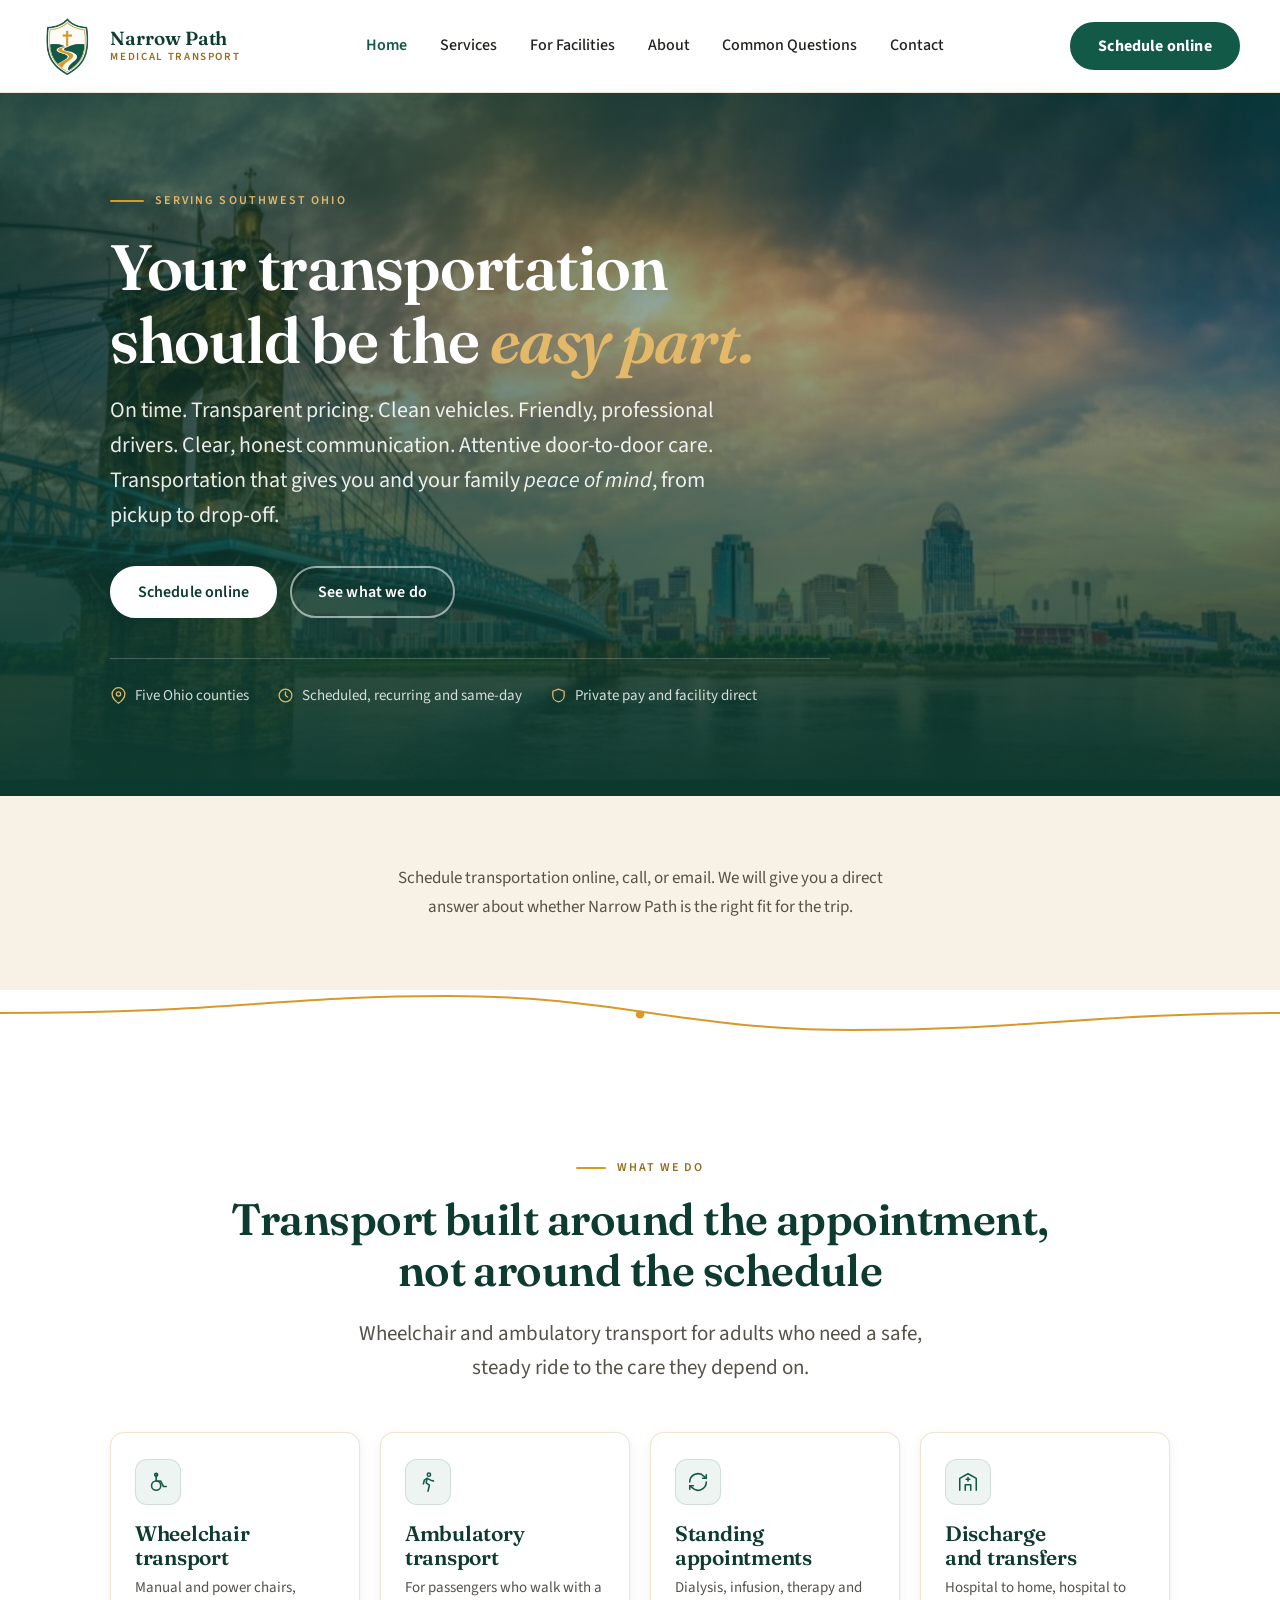
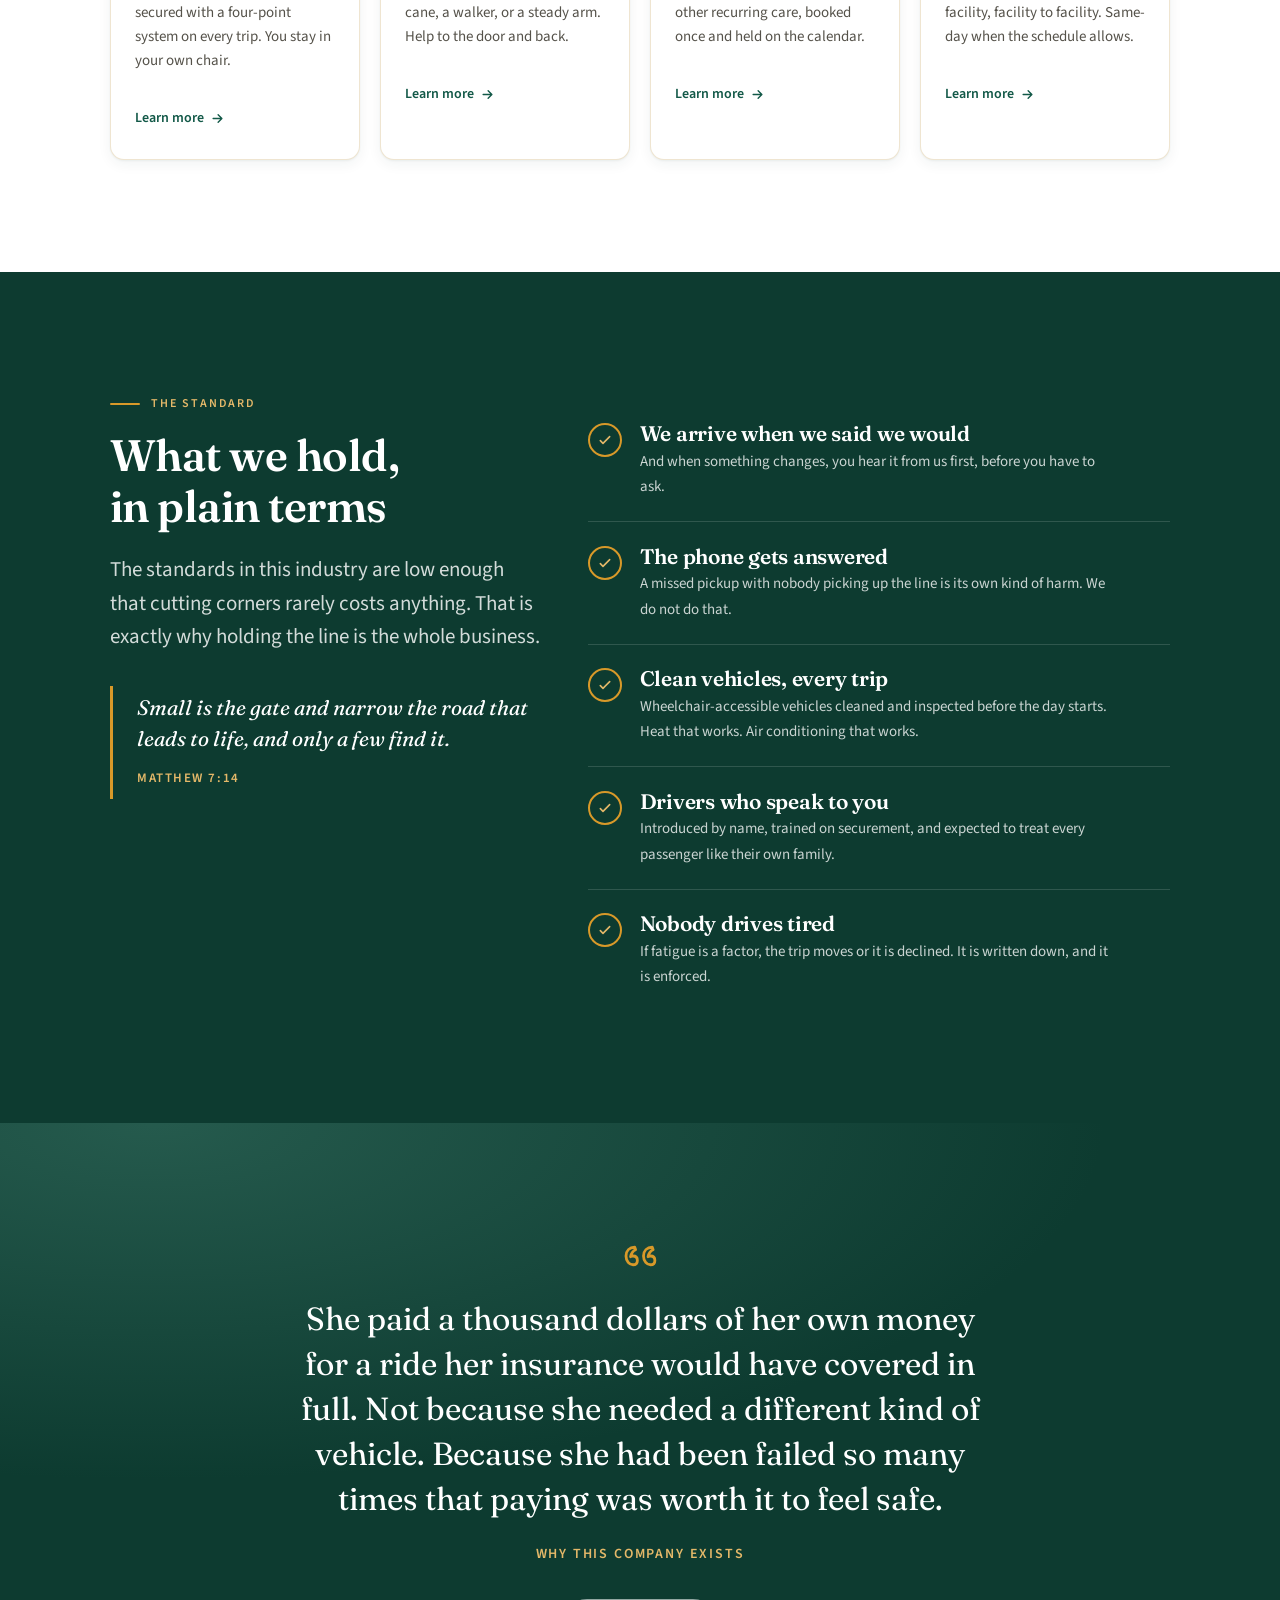
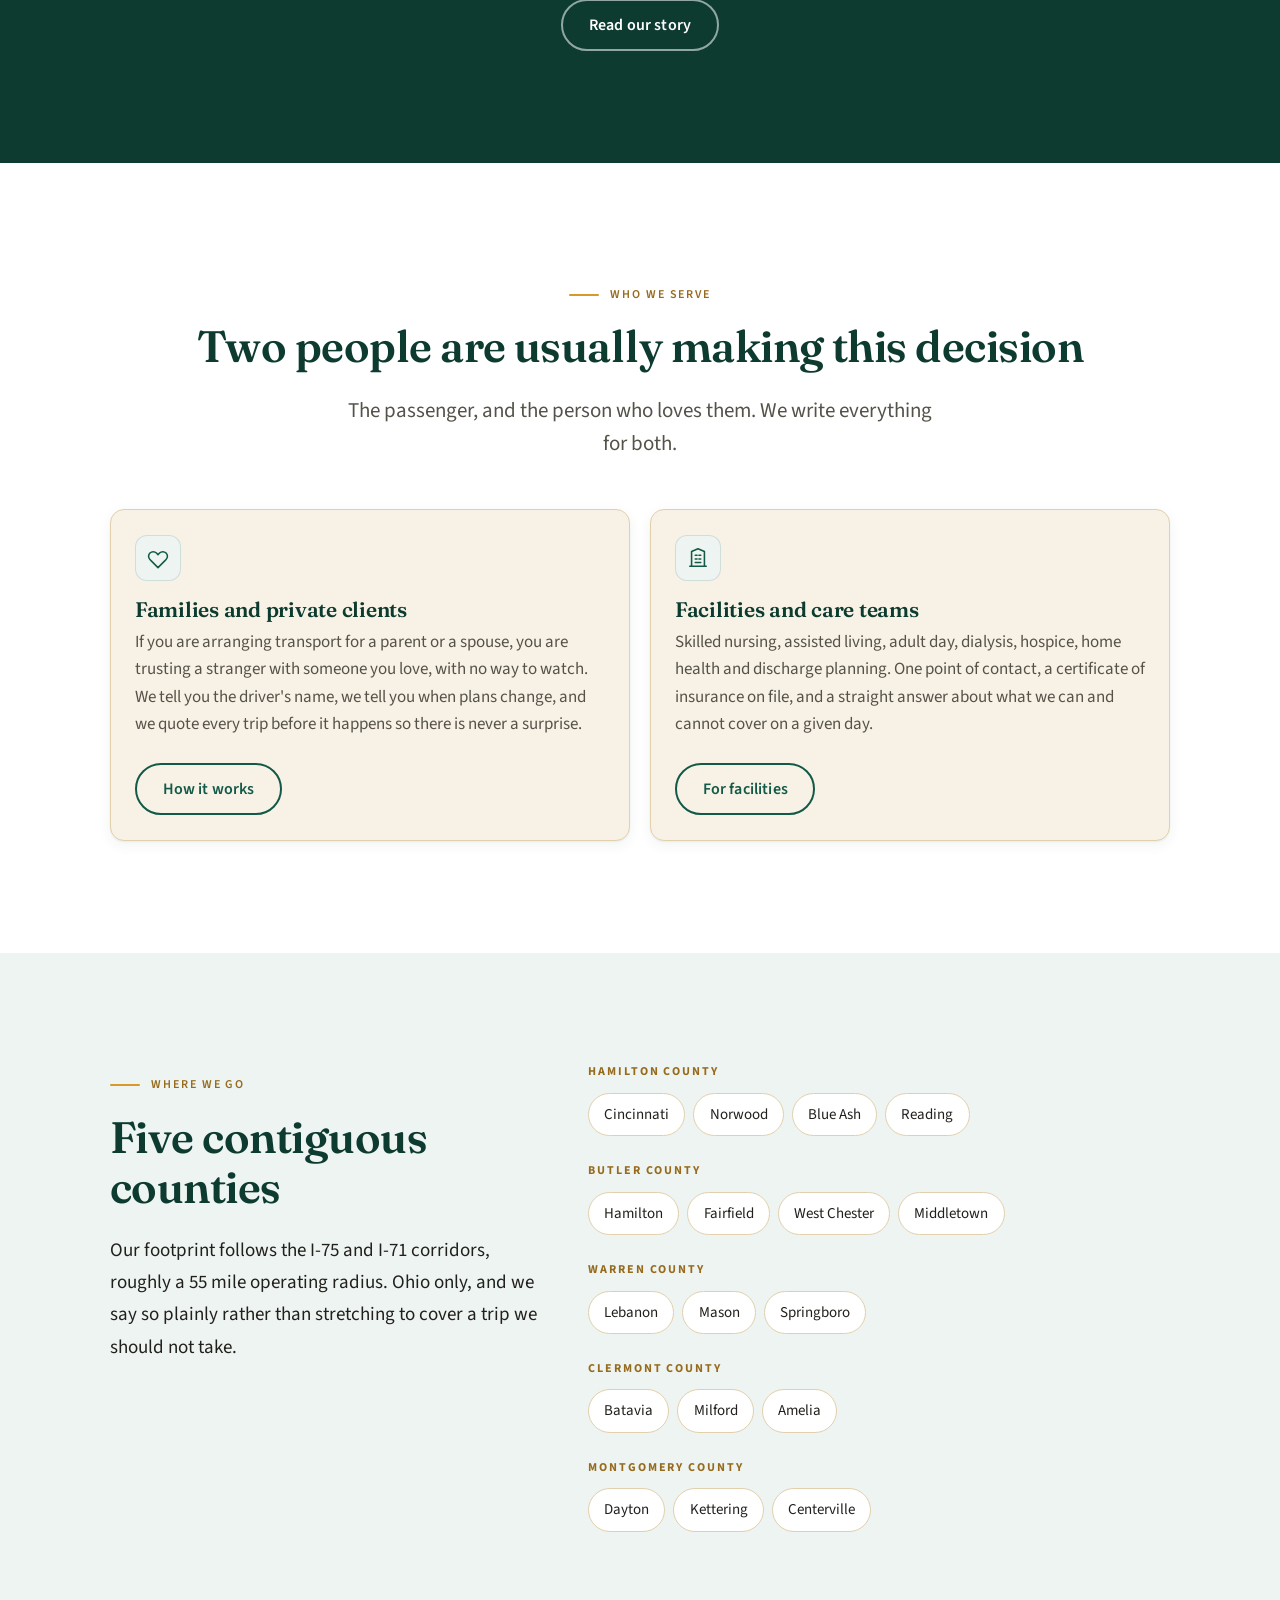
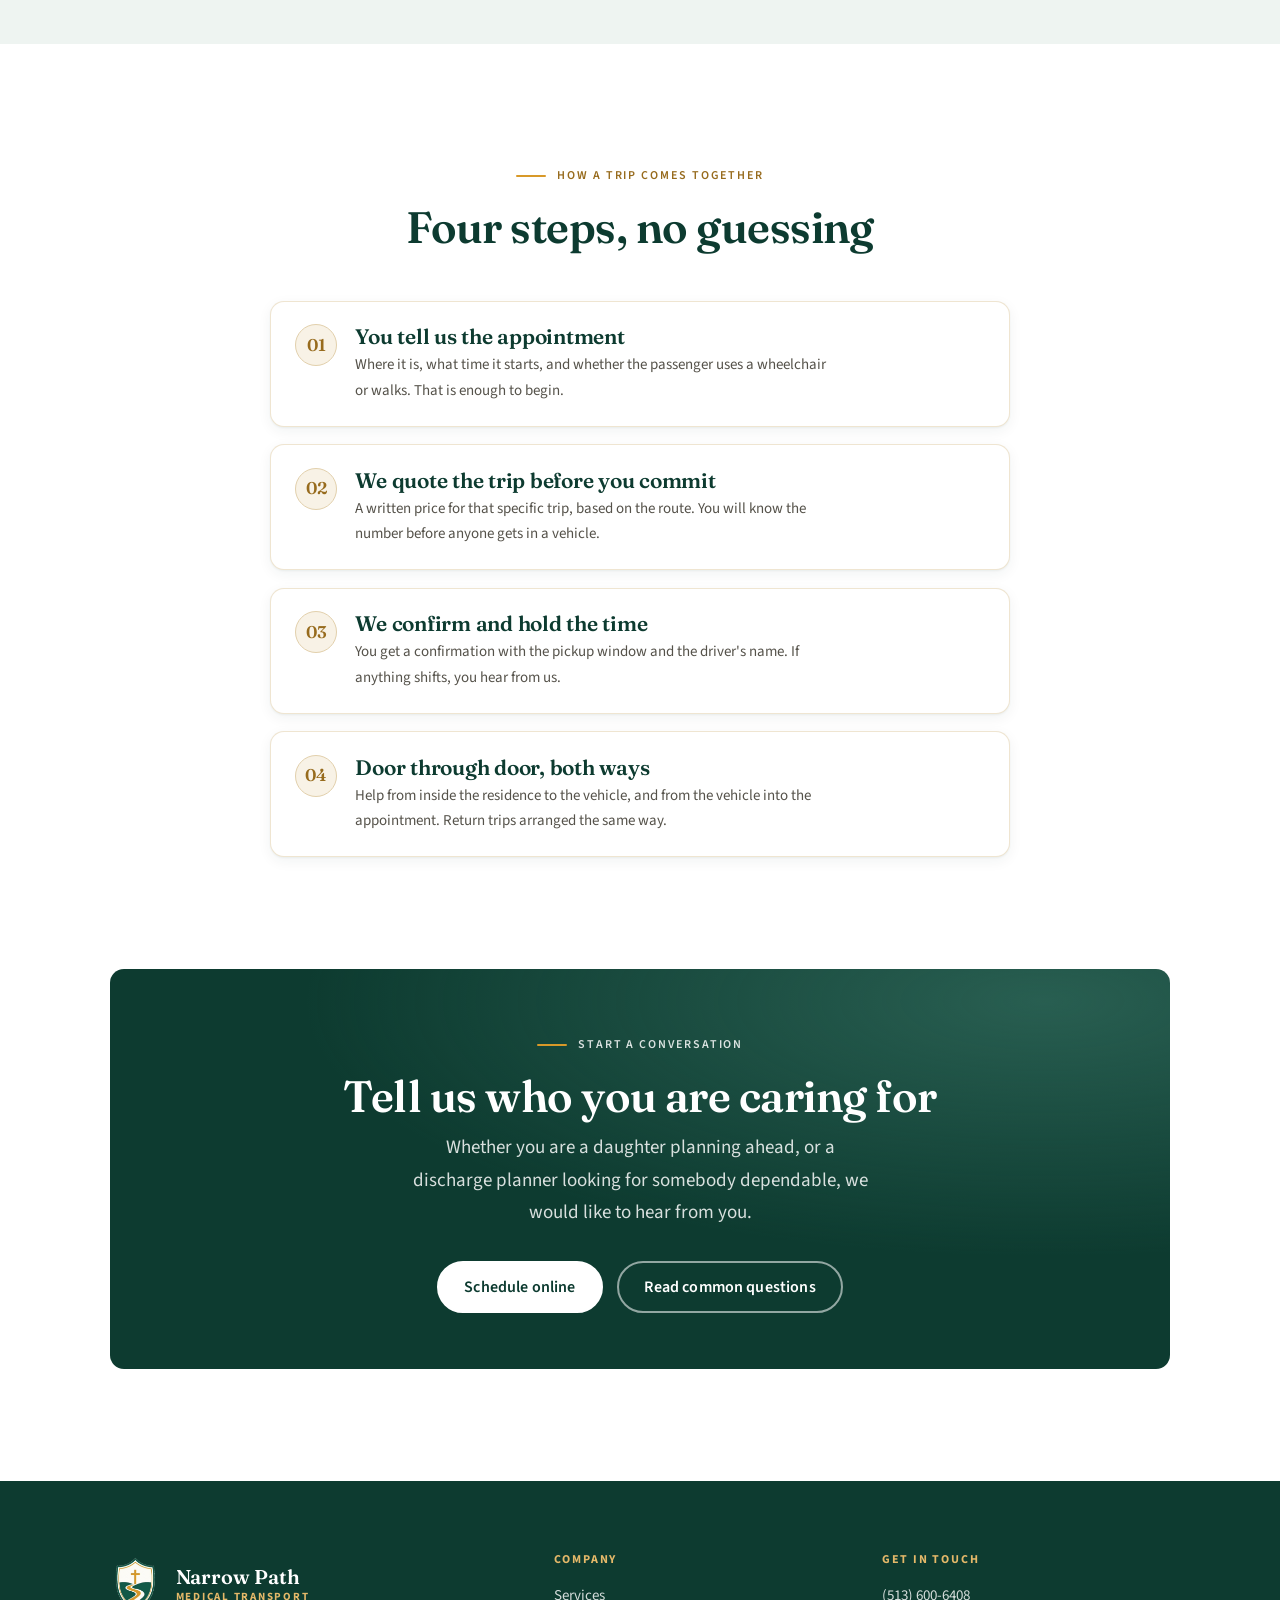
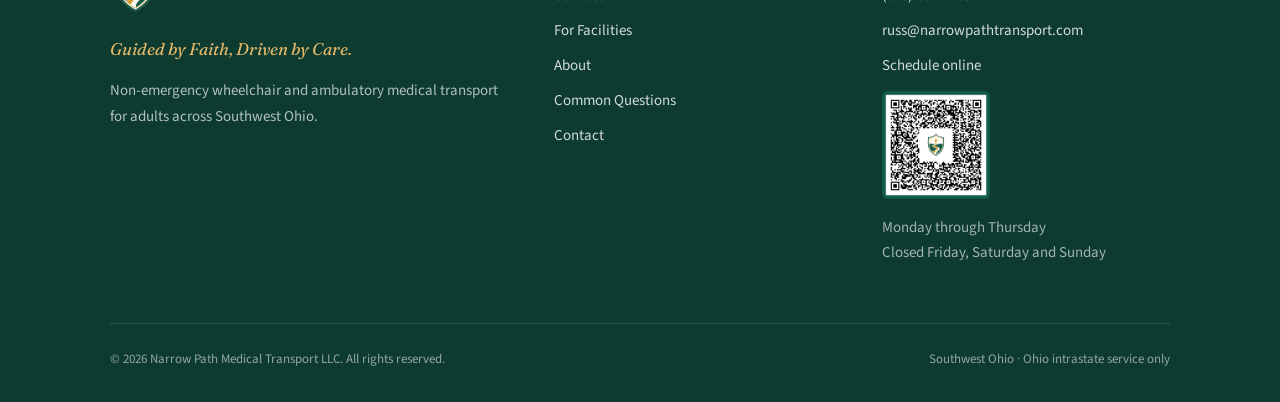
==== index.html @ 1b9acd0c "Update homepage hero copy" ====
<!DOCTYPE html>
<html lang="en">
<head>
<meta charset="utf-8">
<meta name="viewport" content="width=device-width, initial-scale=1">
<title>Narrow Path Medical Transport | Wheelchair &amp; Ambulatory Transport, Southwest Ohio</title>
<meta name="description" content="Non-emergency wheelchair and ambulatory medical transport across Hamilton, Butler, Warren, Clermont and Montgomery counties. Guided by Faith, Driven by Care.">
<link rel="canonical" href="https://narrowpathtransport.com/">
<meta property="og:type" content="website">
<meta property="og:title" content="Narrow Path Medical Transport">
<meta property="og:description" content="Wheelchair and ambulatory medical transport in Southwest Ohio.">
<meta property="og:image" content="https://narrowpathtransport.com/assets/img/cincinnati-skyline.jpg">
<meta property="og:url" content="https://narrowpathtransport.com/">
<link rel="preconnect" href="https://fonts.googleapis.com">
<link rel="preconnect" href="https://fonts.gstatic.com" crossorigin>
<link href="https://fonts.googleapis.com/css2?family=Fraunces:ital,opsz,wght@0,9..144,400..700;1,9..144,400..600&family=Source+Sans+3:ital,wght@0,400;0,500;0,600;0,700;1,400&display=swap" rel="stylesheet">
<link rel="stylesheet" href="css/site.css">
<script type="application/ld+json">
{"@context":"https://schema.org","@type":"MedicalBusiness","name":"Narrow Path Medical Transport","url":"https://narrowpathtransport.com/","telephone":"+1-513-600-6408","email":"russ@narrowpathtransport.com","image":"https://narrowpathtransport.com/assets/img/cincinnati-skyline.jpg","areaServed":"Southwest Ohio"}
</script>
</head>
<body>
<a class="skip" href="#main">Skip to content</a>

<!-- ============================================================ header -->
<header class="site-header">
  <div class="wrap site-header__inner">
    <a class="brand" href="index.html">
      <img class="brand__mark" src="assets/img/npmt-shield.png" alt="">
      <span class="brand__text">
        <span class="brand__name">Narrow Path</span>
        <span class="brand__sub">Medical Transport</span>
      </span>
    </a>

    <nav class="nav" id="nav" aria-label="Main">
      <a href="index.html" aria-current="page">Home</a>
      <a href="services.html">Services</a>
      <a href="facilities.html">For Facilities</a>
      <a href="about.html">About</a>
      <a href="questions.html">Common Questions</a>
      <a href="contact.html">Contact</a>
    </nav>

    <div class="header-cta">
      <a class="btn btn--primary" href="https://outlook.office.com/book/NarrowPathTransport@narrowpathtransport.com/?ismsaljsauthenabled" target="_blank" rel="noopener noreferrer">Schedule online</a>
      <button class="nav-toggle" id="navToggle" aria-expanded="false" aria-controls="nav">
        <span>Menu</span>
      </button>
    </div>
  </div>
</header>

<main id="main">

<!-- ============================================================== hero -->
<section class="hero">
  <div class="hero__media">
    <img src="assets/img/cincinnati-skyline.jpg"
         alt="The Cincinnati skyline and the Roebling Suspension Bridge over the Ohio River at sunset."
         fetchpriority="high">
  </div>
  <div class="hero__veil" aria-hidden="true"></div>

  <div class="wrap hero__inner">
    <div class="hero__content">
      <p class="hero__kicker">Serving Southwest Ohio</p>
      <h1>Your transportation should be the <em>easy&nbsp;part.</em></h1>
      <p class="hero__lede">
        On time. Transparent pricing. Clean vehicles. Friendly, professional drivers. Clear, honest communication. Attentive door-to-door care. Transportation that gives you and your family <em>peace of mind</em>, from pickup to drop-off.
      </p>
      <div class="hero__actions">
        <a class="btn btn--light" href="https://outlook.office.com/book/NarrowPathTransport@narrowpathtransport.com/?ismsaljsauthenabled" target="_blank" rel="noopener noreferrer">Schedule online</a>
        <a class="btn btn--outline-light" href="services.html">See what we do</a>
      </div>

      <div class="hero__meta">
        <span>
          <svg viewBox="0 0 24 24" fill="none" stroke-width="1.8" stroke-linecap="round" stroke-linejoin="round" aria-hidden="true"><path d="M21 10c0 7-9 13-9 13s-9-6-9-13a9 9 0 0 1 18 0Z"/><circle cx="12" cy="10" r="3"/></svg>
          Five Ohio counties
        </span>
        <span>
          <svg viewBox="0 0 24 24" fill="none" stroke-width="1.8" stroke-linecap="round" stroke-linejoin="round" aria-hidden="true"><circle cx="12" cy="12" r="9"/><path d="M12 7v5l3 2"/></svg>
          Scheduled, recurring and same-day
        </span>
        <span>
          <svg viewBox="0 0 24 24" fill="none" stroke-width="1.8" stroke-linecap="round" stroke-linejoin="round" aria-hidden="true"><path d="M12 3 4 6v6c0 4.5 3.4 8.3 8 9 4.6-.7 8-4.5 8-9V6l-8-3Z"/></svg>
          Private pay and facility direct
        </span>
      </div>
    </div>
  </div>
</section>

<!-- ==================================================== honest position -->
<section class="band band--tight band--cream">
  <div class="wrap wrap--narrow section-head--center">
    <p style="max-width:64ch;margin-inline:auto;color:var(--ink-soft);font-size:1.0625rem;">
      Schedule transportation online, call, or email. We will give you a direct answer
      about whether Narrow Path is the right fit for the trip.
    </p>
  </div>
</section>

<div class="path-rule" aria-hidden="true">
  <svg viewBox="0 0 1200 46" preserveAspectRatio="none">
    <path class="path-rule__line" d="M0 23 C 220 23, 260 6, 420 6 S 640 40, 800 40 S 1030 23, 1200 23"/>
    <circle class="path-rule__dot" cx="600" cy="24.5" r="4"/>
  </svg>
</div>

<!-- =========================================================== services -->
<section class="band band--paper">
  <div class="wrap">
    <div class="section-head section-head--center">
      <p class="eyebrow">What we do</p>
      <h2>Transport built around the appointment,<br>not around the schedule</h2>
      <p class="lede">
        Wheelchair and ambulatory transport for adults who need a safe, steady ride to
        the care they depend on.
      </p>
    </div>

    <div class="grid grid--4">
      <a class="card card--link" href="services.html#wheelchair">
        <span class="chip">
          <svg viewBox="0 0 24 24" stroke-linecap="round" stroke-linejoin="round" aria-hidden="true"><circle cx="10" cy="16" r="5"/><path d="M10 4v7h5l3 6h3"/><circle cx="10" cy="4" r="1.6"/></svg>
        </span>
        <h3>Wheelchair transport</h3>
        <p>Manual and power chairs, secured with a four-point system on every trip. You stay in your own chair.</p>
        <span class="card__more">Learn more
          <svg viewBox="0 0 24 24" fill="none" stroke="currentColor" stroke-width="2.2" stroke-linecap="round" stroke-linejoin="round" aria-hidden="true"><path d="M5 12h13m-5-6 6 6-6 6"/></svg>
        </span>
      </a>

      <a class="card card--link" href="services.html#ambulatory">
        <span class="chip">
          <svg viewBox="0 0 24 24" stroke-linecap="round" stroke-linejoin="round" aria-hidden="true"><circle cx="13" cy="4" r="1.8"/><path d="M12 22l1.5-6.5L10 13l1-5 4 2 3 1"/><path d="M11 8 8 10l-1 4"/></svg>
        </span>
        <h3>Ambulatory transport</h3>
        <p>For passengers who walk with a cane, a walker, or a steady arm. Help to the door and back.</p>
        <span class="card__more">Learn more
          <svg viewBox="0 0 24 24" fill="none" stroke="currentColor" stroke-width="2.2" stroke-linecap="round" stroke-linejoin="round" aria-hidden="true"><path d="M5 12h13m-5-6 6 6-6 6"/></svg>
        </span>
      </a>

      <a class="card card--link" href="services.html#recurring">
        <span class="chip">
          <svg viewBox="0 0 24 24" stroke-linecap="round" stroke-linejoin="round" aria-hidden="true"><path d="M3 12a9 9 0 0 1 15.6-6.1L21 8"/><path d="M21 4v4h-4"/><path d="M21 12a9 9 0 0 1-15.6 6.1L3 16"/><path d="M3 20v-4h4"/></svg>
        </span>
        <h3>Standing appointments</h3>
        <p>Dialysis, infusion, therapy and other recurring care, booked once and held on the calendar.</p>
        <span class="card__more">Learn more
          <svg viewBox="0 0 24 24" fill="none" stroke="currentColor" stroke-width="2.2" stroke-linecap="round" stroke-linejoin="round" aria-hidden="true"><path d="M5 12h13m-5-6 6 6-6 6"/></svg>
        </span>
      </a>

      <a class="card card--link" href="services.html#discharge">
        <span class="chip">
          <svg viewBox="0 0 24 24" stroke-linecap="round" stroke-linejoin="round" aria-hidden="true"><path d="M3 21V8l9-5 9 5v13"/><path d="M9 21v-6h6v6"/><path d="M12 7v4M10 9h4"/></svg>
        </span>
        <h3>Discharge and transfers</h3>
        <p>Hospital to home, hospital to facility, facility to facility. Same-day when the schedule allows.</p>
        <span class="card__more">Learn more
          <svg viewBox="0 0 24 24" fill="none" stroke="currentColor" stroke-width="2.2" stroke-linecap="round" stroke-linejoin="round" aria-hidden="true"><path d="M5 12h13m-5-6 6 6-6 6"/></svg>
        </span>
      </a>
    </div>
  </div>
</section>

<!-- ======================================================== the standard -->
<section class="band band--pine">
  <div class="wrap">
    <div class="split">
      <div>
        <p class="eyebrow">The standard</p>
        <h2>What we hold, in plain terms</h2>
        <p class="lede">
          The standards in this industry are low enough that cutting corners rarely
          costs anything. That is exactly why holding the line is the whole business.
        </p>
        <div class="verse" style="margin-top:2rem;">
          <p>Small is the gate and narrow the road that leads to life, and only a few find it.</p>
          <cite>Matthew 7:14</cite>
        </div>
      </div>

      <div class="standards">
        <div class="standard">
          <span class="standard__mark"><svg viewBox="0 0 24 24" stroke-linecap="round" stroke-linejoin="round" aria-hidden="true"><path d="m5 13 4 4L19 7"/></svg></span>
          <div>
            <h4>We arrive when we said we would</h4>
            <p>And when something changes, you hear it from us first, before you have to ask.</p>
          </div>
        </div>
        <div class="standard">
          <span class="standard__mark"><svg viewBox="0 0 24 24" stroke-linecap="round" stroke-linejoin="round" aria-hidden="true"><path d="m5 13 4 4L19 7"/></svg></span>
          <div>
            <h4>The phone gets answered</h4>
            <p>A missed pickup with nobody picking up the line is its own kind of harm. We do not do that.</p>
          </div>
        </div>
        <div class="standard">
          <span class="standard__mark"><svg viewBox="0 0 24 24" stroke-linecap="round" stroke-linejoin="round" aria-hidden="true"><path d="m5 13 4 4L19 7"/></svg></span>
          <div>
            <h4>Clean vehicles, every trip</h4>
            <p>Wheelchair-accessible vehicles cleaned and inspected before the day starts. Heat that works. Air conditioning that works.</p>
          </div>
        </div>
        <div class="standard">
          <span class="standard__mark"><svg viewBox="0 0 24 24" stroke-linecap="round" stroke-linejoin="round" aria-hidden="true"><path d="m5 13 4 4L19 7"/></svg></span>
          <div>
            <h4>Drivers who speak to you</h4>
            <p>Introduced by name, trained on securement, and expected to treat every passenger like their own family.</p>
          </div>
        </div>
        <div class="standard">
          <span class="standard__mark"><svg viewBox="0 0 24 24" stroke-linecap="round" stroke-linejoin="round" aria-hidden="true"><path d="m5 13 4 4L19 7"/></svg></span>
          <div>
            <h4>Nobody drives tired</h4>
            <p>If fatigue is a factor, the trip moves or it is declined. It is written down, and it is enforced.</p>
          </div>
        </div>
      </div>
    </div>
  </div>
</section>

<!-- ============================================================== story -->
<section class="band band--pine-grad">
  <div class="wrap">
    <div class="quote">
      <svg class="quote__mark" viewBox="0 0 24 24" stroke-linecap="round" stroke-linejoin="round" aria-hidden="true"><path d="M9 7C6 7 4 9 4 12s2 5 4 5c1.5 0 2.5-1 2.5-2.5S9.5 12 8 12c-.6 0-1 .1-1.4.4C7 10.5 8 9 9.5 8.4L9 7Z"/><path d="M19 7c-3 0-5 2-5 5s2 5 4 5c1.5 0 2.5-1 2.5-2.5S19.5 12 18 12c-.6 0-1 .1-1.4.4C17 10.5 18 9 19.5 8.4L19 7Z"/></svg>
      <p>
        She paid a thousand dollars of her own money for a ride her insurance would
        have covered in full. Not because she needed a different kind of vehicle.
        Because she had been failed so many times that paying was worth it to feel
        safe.
      </p>
      <cite>Why this company exists</cite>
      <div class="btn-row" style="justify-content:center;">
        <a class="btn btn--outline-light" href="about.html">Read our story</a>
      </div>
    </div>
  </div>
</section>

<!-- =========================================================== who we serve -->
<section class="band band--paper">
  <div class="wrap">
    <div class="section-head section-head--center">
      <p class="eyebrow">Who we serve</p>
      <h2>Two people are usually making this decision</h2>
      <p class="lede">
        The passenger, and the person who loves them. We write everything for both.
      </p>
    </div>

    <div class="grid grid--2">
      <div class="card card--cream">
        <span class="chip">
          <svg viewBox="0 0 24 24" stroke-linecap="round" stroke-linejoin="round" aria-hidden="true"><path d="M20.8 6.6a5 5 0 0 0-7.1 0L12 8.3l-1.7-1.7a5 5 0 1 0-7.1 7.1l1.7 1.7L12 22.5l7.1-7.1 1.7-1.7a5 5 0 0 0 0-7.1Z"/></svg>
        </span>
        <h3>Families and private clients</h3>
        <p style="font-size:1.0625rem;">
          If you are arranging transport for a parent or a spouse, you are trusting a
          stranger with someone you love, with no way to watch. We tell you the driver's
          name, we tell you when plans change, and we quote every trip before it happens
          so there is never a surprise.
        </p>
        <div class="btn-row" style="margin-top:1.5rem;">
          <a class="btn btn--ghost" href="services.html">How it works</a>
        </div>
      </div>

      <div class="card card--cream">
        <span class="chip">
          <svg viewBox="0 0 24 24" stroke-linecap="round" stroke-linejoin="round" aria-hidden="true"><path d="M3 21h18"/><path d="M5 21V5l7-3 7 3v16"/><path d="M9 9h2M13 9h2M9 13h2M13 13h2M9 17h6"/></svg>
        </span>
        <h3>Facilities and care teams</h3>
        <p style="font-size:1.0625rem;">
          Skilled nursing, assisted living, adult day, dialysis, hospice, home health and
          discharge planning. One point of contact, a certificate of insurance on file,
          and a straight answer about what we can and cannot cover on a given day.
        </p>
        <div class="btn-row" style="margin-top:1.5rem;">
          <a class="btn btn--ghost" href="facilities.html">For facilities</a>
        </div>
      </div>
    </div>
  </div>
</section>

<!-- ============================================================ service area -->
<section class="band band--wash">
  <div class="wrap">
    <div class="split">
      <div>
        <p class="eyebrow">Where we go</p>
        <h2>Five contiguous counties</h2>
        <p>
          Our footprint follows the I-75 and I-71 corridors, roughly a 55 mile operating
          radius. Ohio only, and we say so plainly rather than stretching to cover a trip
          we should not take.
        </p>
      </div>

      <div>
        <div class="area-group">
          <h4>Hamilton County</h4>
          <ul class="pills">
            <li>Cincinnati</li><li>Norwood</li><li>Blue Ash</li><li>Reading</li>
          </ul>
        </div>
        <div class="area-group">
          <h4>Butler County</h4>
          <ul class="pills">
            <li>Hamilton</li><li>Fairfield</li><li>West Chester</li><li>Middletown</li>
          </ul>
        </div>
        <div class="area-group">
          <h4>Warren County</h4>
          <ul class="pills">
            <li>Lebanon</li><li>Mason</li><li>Springboro</li>
          </ul>
        </div>
        <div class="area-group">
          <h4>Clermont County</h4>
          <ul class="pills">
            <li>Batavia</li><li>Milford</li><li>Amelia</li>
          </ul>
        </div>
        <div class="area-group">
          <h4>Montgomery County</h4>
          <ul class="pills">
            <li>Dayton</li><li>Kettering</li><li>Centerville</li>
          </ul>
        </div>
      </div>
    </div>
  </div>
</section>

<!-- ============================================================== steps -->
<section class="band band--paper">
  <div class="wrap wrap--narrow">
    <div class="section-head section-head--center">
      <p class="eyebrow">How a trip comes together</p>
      <h2>Four steps, no guessing</h2>
    </div>

    <div class="steps">
      <div class="step">
        <div>
          <h4>You tell us the appointment</h4>
          <p>Where it is, what time it starts, and whether the passenger uses a wheelchair or walks. That is enough to begin.</p>
        </div>
      </div>
      <div class="step">
        <div>
          <h4>We quote the trip before you commit</h4>
          <p>A written price for that specific trip, based on the route. You will know the number before anyone gets in a vehicle.</p>
        </div>
      </div>
      <div class="step">
        <div>
          <h4>We confirm and hold the time</h4>
          <p>You get a confirmation with the pickup window and the driver's name. If anything shifts, you hear from us.</p>
        </div>
      </div>
      <div class="step">
        <div>
          <h4>Door through door, both ways</h4>
          <p>Help from inside the residence to the vehicle, and from the vehicle into the appointment. Return trips arranged the same way.</p>
        </div>
      </div>
    </div>
  </div>
</section>

<!-- ================================================================ CTA -->
<section class="band band--paper" style="padding-top:0;">
  <div class="wrap">
    <div class="cta-panel">
      <p class="eyebrow" style="justify-content:center;">Start a conversation</p>
      <h2>Tell us who you are caring for</h2>
      <p>
        Whether you are a daughter planning ahead, or a discharge planner looking for
        somebody dependable, we would like to hear from you.
      </p>
      <div class="btn-row">
        <a class="btn btn--light" href="https://outlook.office.com/book/NarrowPathTransport@narrowpathtransport.com/?ismsaljsauthenabled" target="_blank" rel="noopener noreferrer">Schedule online</a>
        <a class="btn btn--outline-light" href="questions.html">Read common questions</a>
      </div>
    </div>
  </div>
</section>

</main>

<!-- ============================================================ footer -->
<footer class="site-footer">
  <div class="wrap">
    <div class="footer-grid">
      <div>
        <div class="footer-brand">
          <img class="footer-brand__mark" src="assets/img/npmt-shield.png" alt="">
          <span class="footer-brand__text">
            <span class="footer-brand__name">Narrow Path</span>
            <span class="footer-brand__sub">Medical Transport</span>
          </span>
        </div>
        <p class="footer-tagline">Guided by Faith, Driven by Care.</p>
        <p style="color:rgba(255,255,255,0.68);font-size:0.9375rem;">
          Non-emergency wheelchair and ambulatory medical transport for adults across
          Southwest Ohio.
        </p>
      </div>

      <div>
        <h4>Company</h4>
        <ul>
          <li><a href="services.html">Services</a></li>
          <li><a href="facilities.html">For Facilities</a></li>
          <li><a href="about.html">About</a></li>
          <li><a href="questions.html">Common Questions</a></li>
          <li><a href="contact.html">Contact</a></li>
        </ul>
      </div>

      <div>
        <h4>Get in touch</h4>
        <ul>
          <li><a href="tel:+15136006408">(513) 600-6408</a></li>
          <li><a href="mailto:russ@narrowpathtransport.com">russ@narrowpathtransport.com</a></li>
          <li><a href="https://outlook.office.com/book/NarrowPathTransport@narrowpathtransport.com/?ismsaljsauthenabled" target="_blank" rel="noopener noreferrer">Schedule online</a></li>
          <li><a href="https://outlook.office.com/book/NarrowPathTransport@narrowpathtransport.com/?ismsaljsauthenabled" target="_blank" rel="noopener noreferrer"><img class="footer-qr" src="assets/img/schedule-transport-qr.png" alt="Scan to schedule transportation online"></a></li>
          <li style="margin-top:1rem;color:rgba(255,255,255,0.62);">
            Monday through Thursday<br>Closed Friday, Saturday and Sunday
          </li>
        </ul>
      </div>
    </div>

    <div class="footer-bottom">
      <span>&copy; 2026 Narrow Path Medical Transport LLC. All rights reserved.</span>
      <span>Southwest Ohio &middot; Ohio intrastate service only</span>
    </div>
  </div>
</footer>

<script src="js/site.js" defer></script>
</body>
</html>
---- css/site.css ----
/* ==========================================================================
   Narrow Path Medical Transport
   Site stylesheet

   Palette of record: NPMT Brand Reference, Colour and Type (3pp).
   Gold is deliberately restricted to hairlines, kickers, the emblem and
   focus states. Page warmth is carried by Cream, not by yellow fills.
   Gold Deep carries any gold that has to become words on a light surface.
   ========================================================================== */

/* --------------------------------------------------------------- tokens */
:root {
  /* Core */
  --pine:        #135948;
  --gold:        #D89929;

  /* Derived, from the brand sheet */
  --pine-deep:   #0D3B30;
  --pine-soft:   #397465;
  --gold-light:  #E4B869;
  --gold-deep:   #976B1D;
  --cream:       #F8F2E6;
  --line:        #E2D0AC;
  --ink:         #22201C;
  --ink-soft:    #55524A;

  /* Surfaces derived within the family (tints, not new brand colours) */
  --paper:       #FFFFFF;
  --cream-deep:  #F2E9D7;
  --pine-wash:   #EEF4F1;
  --pine-line:   rgba(19, 89, 72, 0.14);
  --cream-line:  rgba(226, 208, 172, 0.55);

  /* Type */
  --display: "Fraunces", Georgia, "Times New Roman", serif;
  --body:    "Source Sans 3", -apple-system, BlinkMacSystemFont, "Segoe UI", Helvetica, Arial, sans-serif;

  /* Scale */
  --step--1: 0.9375rem;
  --step-0:  1.125rem;
  --step-1:  1.3125rem;
  --step-2:  1.625rem;
  --step-3:  2.125rem;
  --step-4:  2.75rem;
  --step-5:  3.5rem;

  /* Rhythm */
  --band:    clamp(4rem, 9vw, 7rem);
  --gutter:  clamp(1.25rem, 5vw, 2.5rem);
  --maxw:    1140px;
  --measure: 68ch;

  --radius:   14px;
  --radius-s: 10px;

  --shadow-s: 0 1px 2px rgba(13, 59, 48, 0.05),
              0 4px 14px rgba(13, 59, 48, 0.06);
  --shadow-m: 0 2px 6px rgba(13, 59, 48, 0.07),
              0 18px 44px rgba(13, 59, 48, 0.10);

  --ease: cubic-bezier(0.22, 0.61, 0.36, 1);
}

/* ---------------------------------------------------------------- reset */
*, *::before, *::after { box-sizing: border-box; }

html { -webkit-text-size-adjust: 100%; scroll-behavior: smooth; }

body {
  margin: 0;
  background: var(--paper);
  color: var(--ink);
  font-family: var(--body);
  font-size: var(--step-0);
  line-height: 1.7;
  font-weight: 400;
  -webkit-font-smoothing: antialiased;
  text-rendering: optimizeLegibility;
}

@media (min-width: 900px) {
  body { font-size: 1.1875rem; }
}

img, svg, picture { display: block; max-width: 100%; }
img { height: auto; }

h1, h2, h3, h4 {
  font-family: var(--display);
  font-weight: 600;
  line-height: 1.15;
  letter-spacing: -0.012em;
  color: var(--pine-deep);
  margin: 0 0 0.5em;
  text-wrap: balance;
}

h1 { font-size: var(--step-5); }
h2 { font-size: var(--step-4); }
h3 { font-size: var(--step-2); }
h4 { font-size: var(--step-1); }

p { margin: 0 0 1.15em; max-width: var(--measure); }
p:last-child { margin-bottom: 0; }

a { color: var(--gold-deep); text-decoration-thickness: 1px; text-underline-offset: 3px; }
a:hover { color: var(--pine); }

strong { font-weight: 600; color: var(--pine-deep); }

ul, ol { margin: 0 0 1.15em; padding-left: 1.25em; max-width: var(--measure); }
li { margin-bottom: 0.5em; }
li:last-child { margin-bottom: 0; }

:focus-visible {
  outline: 3px solid var(--gold);
  outline-offset: 3px;
  border-radius: 3px;
}

.skip {
  position: absolute; left: -9999px;
  background: var(--pine-deep); color: #fff;
  padding: 0.85rem 1.35rem; z-index: 999; border-radius: 0 0 var(--radius-s) 0;
}
.skip:focus { left: 0; top: 0; }

.visually-hidden {
  position: absolute; width: 1px; height: 1px;
  padding: 0; margin: -1px; overflow: hidden;
  clip: rect(0 0 0 0); white-space: nowrap; border: 0;
}

/* -------------------------------------------------------------- layout */
.wrap {
  width: 100%;
  max-width: var(--maxw);
  margin-inline: auto;
  padding-inline: var(--gutter);
}

.wrap--narrow { max-width: 820px; }

.band { padding-block: var(--band); position: relative; }
.band--tight { padding-block: clamp(2.75rem, 6vw, 4.25rem); }

.band--paper { background: var(--paper); }
.band--cream { background: var(--cream); }
.band--wash  { background: var(--pine-wash); }

.band--pine {
  background: var(--pine-deep);
  color: rgba(255, 255, 255, 0.90);
}
.band--pine h2,
.band--pine h3,
.band--pine h4 { color: #fff; }
.band--pine a { color: var(--gold-light); }
.band--pine a:hover { color: #fff; }
.band--pine strong { color: #fff; }

/* Soft pine gradient panel, used sparingly */
.band--pine-grad {
  background:
    radial-gradient(120% 90% at 12% 0%, rgba(57, 116, 101, 0.55) 0%, rgba(57, 116, 101, 0) 62%),
    var(--pine-deep);
  color: rgba(255, 255, 255, 0.90);
}
.band--pine-grad h2,
.band--pine-grad h3 { color: #fff; }

/* ------------------------------------------------- eyebrow / section head */
.eyebrow {
  display: inline-flex;
  align-items: center;
  gap: 0.7rem;
  font-family: var(--body);
  font-size: 0.75rem;
  font-weight: 600;
  letter-spacing: 0.16em;
  text-transform: uppercase;
  color: var(--gold-deep);
  margin: 0 0 1rem;
}
.eyebrow::before {
  content: "";
  width: 30px; height: 2px;
  background: var(--gold);
  border-radius: 2px;
  flex: none;
}
.band--pine .eyebrow,
.band--pine-grad .eyebrow { color: var(--gold-light); }

.lede {
  font-size: var(--step-1);
  line-height: 1.6;
  color: var(--ink-soft);
  max-width: 60ch;
}
.band--pine .lede,
.band--pine-grad .lede { color: rgba(255, 255, 255, 0.82); }

.section-head { margin-bottom: clamp(2rem, 4vw, 3rem); }
.section-head--center { text-align: center; }
.section-head--center .eyebrow { justify-content: center; }
.section-head--center .lede { margin-inline: auto; }
.section-head--center p { margin-inline: auto; }

/* ---------------------------------------------------------- the path line
   Signature device. The logo is a narrow road climbing a hill; that road
   becomes the structural spine of the site. It is a wayfinding cue, not
   ornament: it marks the seam between one part of the journey and the next.
   ------------------------------------------------------------------------ */
.path-rule {
  display: block;
  width: 100%;
  height: 46px;
  overflow: hidden;
  line-height: 0;
}
.path-rule svg { width: 100%; height: 100%; }
.path-rule .path-rule__line {
  fill: none;
  stroke: var(--gold);
  stroke-width: 2;
  stroke-linecap: round;
}
.path-rule .path-rule__dot { fill: var(--gold); }

/* ------------------------------------------------------------- buttons */
.btn {
  display: inline-flex;
  align-items: center;
  justify-content: center;
  gap: 0.55rem;
  font-family: var(--body);
  font-size: 1rem;
  font-weight: 600;
  letter-spacing: 0.01em;
  line-height: 1;
  padding: 1rem 1.6rem;
  border-radius: 999px;
  border: 2px solid transparent;
  text-decoration: none;
  cursor: pointer;
  transition: background-color 0.22s var(--ease),
              color 0.22s var(--ease),
              border-color 0.22s var(--ease),
              transform 0.22s var(--ease);
}
.btn:hover { transform: translateY(-2px); }

.btn--primary {
  background: var(--pine);
  border-color: var(--pine);
  color: #fff;
}
.btn--primary:hover { background: var(--pine-deep); border-color: var(--pine-deep); color: #fff; }

.btn--ghost {
  background: transparent;
  border-color: var(--pine);
  color: var(--pine);
}
.btn--ghost:hover { background: var(--pine); color: #fff; }

.btn--light {
  background: #fff;
  border-color: #fff;
  color: var(--pine-deep);
}
.btn--light:hover { background: var(--cream); border-color: var(--cream); color: var(--pine-deep); }

.btn--outline-light {
  background: transparent;
  border-color: rgba(255, 255, 255, 0.55);
  color: #fff;
}
.btn--outline-light:hover { background: rgba(255, 255, 255, 0.12); border-color: #fff; color: #fff; }

.btn-row {
  display: flex;
  flex-wrap: wrap;
  gap: 0.85rem;
  margin-top: 2rem;
}
.section-head--center .btn-row { justify-content: center; }

/* -------------------------------------------------------------- header */
.site-header {
  position: sticky;
  top: 0;
  z-index: 60;
  background: rgba(255, 255, 255, 0.94);
  backdrop-filter: saturate(180%) blur(12px);
  border-bottom: 1px solid var(--cream-line);
}

.site-header__inner {
  display: flex;
  align-items: center;
  justify-content: space-between;
  max-width: 1360px;
  gap: 1.75rem;
  min-height: 92px;
  padding-block: 0.65rem;
}

.brand { display: inline-flex; align-items: center; gap: 0.9rem; text-decoration: none; }
.brand__mark { width: 56px; height: auto; flex: none; }
.brand__text { display: flex; flex-direction: column; line-height: 1.05; }
.brand__name {
  font-family: var(--display);
  font-weight: 600;
  font-size: 1.1875rem;
  color: var(--pine-deep);
  letter-spacing: -0.005em;
}
.brand__sub {
  white-space: nowrap;
  font-size: 0.6875rem;
  font-weight: 600;
  letter-spacing: 0.15em;
  text-transform: uppercase;
  color: var(--gold-deep);
  margin-top: 2px;
}

.nav { display: flex; align-items: center; gap: 0.45rem; }
.nav a {
  white-space: nowrap;
  font-size: 1rem;
  font-weight: 500;
  color: var(--ink);
  text-decoration: none;
  padding: 0.6rem 0.8rem;
  border-radius: var(--radius-s);
  transition: color 0.18s var(--ease), background-color 0.18s var(--ease);
}
.nav a:hover { color: var(--pine); background: var(--pine-wash); }
.nav a[aria-current="page"] { color: var(--pine); font-weight: 600; }

.header-cta { display: inline-flex; align-items: center; gap: 0.6rem; flex: none; }
.header-cta .btn {
  min-width: 170px;
  padding: 0.9rem 1.45rem;
  font-size: 1rem;
  font-weight: 700;
  white-space: nowrap;
  text-align: center;
}

.nav-toggle {
  display: none;
  align-items: center;
  gap: 0.5rem;
  background: transparent;
  border: 2px solid var(--pine);
  color: var(--pine);
  font-family: var(--body);
  font-weight: 600;
  font-size: 0.875rem;
  padding: 0.6rem 0.9rem;
  border-radius: 999px;
  cursor: pointer;
}

@media (max-width: 1020px) {
  .nav {
    position: fixed;
    inset: 82px 0 auto 0;
    flex-direction: column;
    align-items: stretch;
    gap: 0;
    background: #fff;
    border-bottom: 1px solid var(--cream-line);
    padding: 0.75rem var(--gutter) 1.5rem;
    box-shadow: var(--shadow-m);
    transform: translateY(-12px);
    opacity: 0;
    visibility: hidden;
    transition: opacity 0.2s var(--ease), transform 0.2s var(--ease), visibility 0.2s;
  }
  .nav[data-open="true"] { transform: translateY(0); opacity: 1; visibility: visible; }
  .nav a { padding: 0.95rem 0.5rem; font-size: 1.0625rem; border-bottom: 1px solid var(--cream-line); border-radius: 0; }
  .nav a:last-child { border-bottom: 0; }
  .nav-toggle { display: inline-flex; }
  .header-cta .btn--ghost { display: none; }
}

@media (max-width: 560px) {
  .brand__mark { width: 38px; }
  .brand__name { font-size: 0.9375rem; }
  .header-cta .btn { min-width: 0; padding: 0.7rem 1rem; font-size: 0.875rem; }
}

/* ---------------------------------------------------------------- hero */
.hero {
  position: relative;
  isolation: isolate;
  min-height: clamp(560px, 78vh, 760px);
  display: flex;
  align-items: flex-end;
  overflow: hidden;
  background: var(--pine-deep);
}

.hero__media {
  position: absolute;
  inset: 0;
  z-index: -2;
}
.hero__media img {
  width: 100%;
  height: 100%;
  object-fit: cover;
  object-position: 50% 62%;
}

/* Pine veil. Grounds the photograph in the palette and buys contrast for
   white type without washing the skyline out. */
.hero__veil {
  position: absolute;
  inset: 0;
  z-index: -1;
  background:
    linear-gradient(180deg,
      rgba(13, 59, 48, 0.62) 0%,
      rgba(13, 59, 48, 0.30) 32%,
      rgba(13, 59, 48, 0.72) 74%,
      rgba(13, 59, 48, 0.94) 100%),
    linear-gradient(90deg,
      rgba(13, 59, 48, 0.55) 0%,
      rgba(13, 59, 48, 0.12) 62%);
}

.hero__inner {
  position: relative;
  width: 100%;
  padding-block: clamp(3rem, 8vw, 5.5rem);
}

.hero__content { max-width: 720px; }

.hero__kicker {
  display: inline-flex;
  align-items: center;
  gap: 0.7rem;
  font-size: 0.75rem;
  font-weight: 600;
  letter-spacing: 0.18em;
  text-transform: uppercase;
  color: var(--gold-light);
  margin-bottom: 1.15rem;
}
.hero__kicker::before {
  content: "";
  width: 34px; height: 2px;
  background: var(--gold);
  border-radius: 2px;
}

.hero h1 {
  color: #fff;
  font-size: clamp(2.5rem, 6.2vw, 4rem);
  letter-spacing: -0.02em;
  margin-bottom: 1rem;
}
.hero h1 em {
  font-style: italic;
  color: var(--gold-light);
}

.hero__lede {
  font-size: clamp(1.125rem, 2.1vw, 1.375rem);
  line-height: 1.6;
  color: rgba(255, 255, 255, 0.90);
  max-width: 56ch;
  margin-bottom: 2rem;
}

.hero__actions { display: flex; flex-wrap: wrap; gap: 0.85rem; }

.hero__meta {
  display: flex;
  flex-wrap: wrap;
  gap: 0.6rem 1.75rem;
  margin-top: 2.5rem;
  padding-top: 1.5rem;
  border-top: 1px solid rgba(255, 255, 255, 0.22);
  font-size: 0.9375rem;
  color: rgba(255, 255, 255, 0.82);
}
.hero__meta span { display: inline-flex; align-items: center; gap: 0.5rem; }
.hero__meta svg { width: 17px; height: 17px; stroke: var(--gold-light); flex: none; }

/* Compact hero for interior pages */
.page-hero {
  position: relative;
  isolation: isolate;
  background:
    radial-gradient(130% 100% at 8% 0%, rgba(57, 116, 101, 0.6) 0%, rgba(57, 116, 101, 0) 60%),
    var(--pine-deep);
  color: #fff;
  padding-block: clamp(3.5rem, 8vw, 6rem);
  overflow: hidden;
}
.page-hero h1 { color: #fff; font-size: clamp(2.125rem, 5vw, 3.25rem); }
.page-hero .lede { color: rgba(255, 255, 255, 0.85); max-width: 58ch; }
.page-hero .eyebrow { color: var(--gold-light); }

/* Faint path glyph in the corner of interior heroes */
.page-hero__glyph {
  position: absolute;
  right: -60px;
  bottom: -80px;
  width: 340px;
  opacity: 0.10;
  pointer-events: none;
  z-index: -1;
}
.page-hero__glyph path { fill: none; stroke: var(--gold-light); stroke-width: 3; }

/* --------------------------------------------------------------- cards */
.grid { display: grid; gap: 1.25rem; }
.grid--2 { grid-template-columns: repeat(auto-fit, minmax(280px, 1fr)); }
.grid--3 { grid-template-columns: repeat(auto-fit, minmax(255px, 1fr)); }
.grid--4 { grid-template-columns: repeat(auto-fit, minmax(215px, 1fr)); }

.card {
  background: #fff;
  border: 1px solid var(--cream-line);
  border-radius: var(--radius);
  padding: 1.6rem 1.5rem;
  box-shadow: var(--shadow-s);
  transition: transform 0.24s var(--ease), box-shadow 0.24s var(--ease), border-color 0.24s var(--ease);
}
.card h3 { font-size: var(--step-1); margin-bottom: 0.45rem; }
.card p { font-size: var(--step--1); color: var(--ink-soft); line-height: 1.62; }

.card--link { text-decoration: none; color: inherit; display: block; }
.card--link:hover {
  transform: translateY(-4px);
  box-shadow: var(--shadow-m);
  border-color: var(--line);
}
.card--link .card__more {
  display: inline-flex;
  align-items: center;
  gap: 0.4rem;
  margin-top: 1rem;
  font-size: 0.875rem;
  font-weight: 600;
  color: var(--pine);
}
.card--link .card__more svg { width: 15px; height: 15px; transition: transform 0.24s var(--ease); }
.card--link:hover .card__more svg { transform: translateX(4px); }

.card--cream { background: var(--cream); border-color: var(--line); }

.card--onpine {
  background: rgba(255, 255, 255, 0.055);
  border-color: rgba(255, 255, 255, 0.16);
  box-shadow: none;
}
.card--onpine h3 { color: #fff; }
.card--onpine p { color: rgba(255, 255, 255, 0.78); }

/* Icon chip */
.chip {
  width: 46px; height: 46px;
  display: grid; place-items: center;
  border-radius: 12px;
  background: var(--pine-wash);
  border: 1px solid var(--pine-line);
  margin-bottom: 1rem;
}
.chip svg { width: 22px; height: 22px; stroke: var(--pine); fill: none; stroke-width: 1.7; }
.card--onpine .chip { background: rgba(255, 255, 255, 0.09); border-color: rgba(255, 255, 255, 0.18); }
.card--onpine .chip svg { stroke: var(--gold-light); }

/* ------------------------------------------------------- standards list */
.standards { display: grid; gap: 0; margin-top: 1rem; }
.standard {
  display: grid;
  grid-template-columns: auto 1fr;
  gap: 1.1rem;
  padding: 1.35rem 0;
  border-bottom: 1px solid var(--cream-line);
  align-items: start;
}
.standard:last-child { border-bottom: 0; }
.standard__mark {
  width: 34px; height: 34px;
  display: grid; place-items: center;
  border-radius: 50%;
  border: 2px solid var(--gold);
  flex: none;
  margin-top: 2px;
}
.standard__mark svg { width: 16px; height: 16px; stroke: var(--gold-deep); fill: none; stroke-width: 2.4; }
.standard h4 { margin-bottom: 0.2rem; font-size: var(--step-1); }
.standard p { font-size: var(--step--1); color: var(--ink-soft); margin: 0; }

.band--pine .standard { border-bottom-color: rgba(255, 255, 255, 0.14); }
.band--pine .standard__mark { border-color: var(--gold); }
.band--pine .standard__mark svg { stroke: var(--gold-light); }
.band--pine .standard p { color: rgba(255, 255, 255, 0.78); }

/* ------------------------------------------------------------- feature */
.feature {
  display: grid;
  grid-template-columns: 1fr;
  gap: clamp(2rem, 5vw, 3.5rem);
  align-items: center;
}
@media (min-width: 900px) {
  .feature { grid-template-columns: 1fr 1fr; }
  .feature--flip .feature__media { order: -1; }
}

.feature__media {
  border-radius: var(--radius);
  overflow: hidden;
  background: var(--cream);
  border: 1px solid var(--line);
}
.feature__media img { width: 100%; height: 100%; object-fit: cover; }

/* -------------------------------------------------------------- quote */
.quote {
  position: relative;
  max-width: 780px;
  margin-inline: auto;
  text-align: center;
}
.quote__mark {
  width: 42px; height: 42px;
  margin: 0 auto 1.25rem;
  stroke: var(--gold);
  fill: none;
  stroke-width: 1.6;
}
.quote p {
  font-family: var(--display);
  font-size: clamp(1.4rem, 3.1vw, 2rem);
  line-height: 1.4;
  color: #fff;
  max-width: none;
  margin-bottom: 1.35rem;
  text-wrap: balance;
}
.quote cite {
  display: block;
  font-family: var(--body);
  font-style: normal;
  font-size: 0.875rem;
  font-weight: 600;
  letter-spacing: 0.13em;
  text-transform: uppercase;
  color: var(--gold-light);
}

/* Scripture / conviction block */
.verse {
  border-left: 3px solid var(--gold);
  padding: 0.35rem 0 0.35rem 1.5rem;
  margin: 0 0 1.5rem;
  max-width: var(--measure);
}
.verse p {
  font-family: var(--display);
  font-size: var(--step-1);
  font-style: italic;
  line-height: 1.5;
  color: var(--pine-deep);
  margin-bottom: 0.4rem;
}
.verse cite {
  font-style: normal;
  font-size: 0.8125rem;
  font-weight: 600;
  letter-spacing: 0.12em;
  text-transform: uppercase;
  color: var(--gold-deep);
}
.band--pine .verse p { color: #fff; }
.band--pine .verse cite { color: var(--gold-light); }

/* ------------------------------------------------------- two-column split */
.split {
  display: grid;
  gap: clamp(1.5rem, 4vw, 3rem);
  grid-template-columns: 1fr;
}
@media (min-width: 900px) {
  .split { grid-template-columns: 0.85fr 1.15fr; align-items: start; }
  .split--sticky > :first-child { position: sticky; top: 112px; }
}

/* ----------------------------------------------------------- area list */
.area-group + .area-group { margin-top: 1.75rem; }
.area-group h4 {
  font-family: var(--body);
  font-size: 0.75rem;
  font-weight: 700;
  letter-spacing: 0.16em;
  text-transform: uppercase;
  color: var(--gold-deep);
  margin-bottom: 0.85rem;
}
.pills { display: flex; flex-wrap: wrap; gap: 0.5rem; padding: 0; margin: 0; list-style: none; max-width: none; }
.pills li {
  margin: 0;
  font-size: 0.9375rem;
  padding: 0.5rem 0.95rem;
  border-radius: 999px;
  background: #fff;
  border: 1px solid var(--line);
  color: var(--ink);
}
.band--cream .pills li { background: #fff; }
.band--pine .pills li { background: rgba(255, 255, 255, 0.08); border-color: rgba(255, 255, 255, 0.18); color: rgba(255, 255, 255, 0.9); }

/* ----------------------------------------------------------- step flow
   Numbered only because these steps are a true sequence. */
.steps { counter-reset: step; display: grid; gap: 1.1rem; }
.step {
  counter-increment: step;
  position: relative;
  display: grid;
  grid-template-columns: auto 1fr;
  gap: 1.15rem;
  align-items: start;
  background: #fff;
  border: 1px solid var(--cream-line);
  border-radius: var(--radius);
  padding: 1.4rem 1.5rem;
  box-shadow: var(--shadow-s);
}
.step::before {
  content: counter(step, decimal-leading-zero);
  font-family: var(--display);
  font-size: 1.0625rem;
  font-weight: 600;
  color: var(--gold-deep);
  width: 42px; height: 42px;
  display: grid; place-items: center;
  border-radius: 50%;
  background: var(--cream);
  border: 1px solid var(--line);
  flex: none;
}
.step h4 { margin-bottom: 0.25rem; }
.step p { font-size: var(--step--1); color: var(--ink-soft); margin: 0; }

/* ------------------------------------------------------------ accordion */
.faq { max-width: 860px; margin-inline: auto; }
.faq__group + .faq__group { margin-top: 2.75rem; }
.faq__group-title {
  font-family: var(--body);
  font-size: 0.75rem;
  font-weight: 700;
  letter-spacing: 0.16em;
  text-transform: uppercase;
  color: var(--gold-deep);
  margin-bottom: 1rem;
  padding-bottom: 0.6rem;
  border-bottom: 2px solid var(--line);
}

details.qa {
  background: #fff;
  border: 1px solid var(--cream-line);
  border-radius: var(--radius-s);
  margin-bottom: 0.7rem;
  overflow: hidden;
  transition: border-color 0.2s var(--ease), box-shadow 0.2s var(--ease);
}
details.qa[open] { border-color: var(--line); box-shadow: var(--shadow-s); }

details.qa > summary {
  list-style: none;
  cursor: pointer;
  padding: 1.15rem 3.25rem 1.15rem 1.35rem;
  font-weight: 600;
  font-size: 1.0625rem;
  color: var(--pine-deep);
  position: relative;
  transition: background-color 0.18s var(--ease);
}
details.qa > summary::-webkit-details-marker { display: none; }
details.qa > summary:hover { background: var(--pine-wash); }

details.qa > summary::after {
  content: "";
  position: absolute;
  right: 1.35rem;
  top: 50%;
  width: 12px; height: 12px;
  margin-top: -6px;
  border-right: 2px solid var(--gold-deep);
  border-bottom: 2px solid var(--gold-deep);
  transform: rotate(45deg);
  transform-origin: center;
  transition: transform 0.24s var(--ease);
}
details.qa[open] > summary::after { transform: rotate(-135deg); }

.qa__body { padding: 0 1.35rem 1.35rem; border-top: 1px solid var(--cream-line); }
.qa__body p { font-size: var(--step--1); color: var(--ink-soft); margin-top: 1rem; }
.qa__body ul { font-size: var(--step--1); color: var(--ink-soft); margin-top: 1rem; }

/* --------------------------------------------------------------- forms */
.form { display: grid; gap: 1.25rem; }
.form__row { display: grid; gap: 1.25rem; grid-template-columns: 1fr; }
@media (min-width: 700px) { .form__row--2 { grid-template-columns: 1fr 1fr; } }

.field { display: grid; gap: 0.4rem; }
.field label { font-size: 0.9375rem; font-weight: 600; color: var(--pine-deep); }
.field .hint { font-size: 0.8125rem; color: var(--ink-soft); }

.field input,
.field select,
.field textarea {
  font-family: var(--body);
  font-size: 1.0625rem;
  color: var(--ink);
  background: #fff;
  border: 1px solid var(--line);
  border-radius: var(--radius-s);
  padding: 0.85rem 1rem;
  width: 100%;
  transition: border-color 0.18s var(--ease), box-shadow 0.18s var(--ease);
}
.field textarea { min-height: 150px; resize: vertical; line-height: 1.6; }
.field input:focus,
.field select:focus,
.field textarea:focus {
  outline: none;
  border-color: var(--pine);
  box-shadow: 0 0 0 3px rgba(19, 89, 72, 0.14);
}

.notice {
  display: grid;
  grid-template-columns: auto 1fr;
  gap: 0.9rem;
  align-items: start;
  background: var(--cream);
  border: 1px solid var(--line);
  border-left: 3px solid var(--gold);
  border-radius: var(--radius-s);
  padding: 1.1rem 1.25rem;
}
.notice svg { width: 20px; height: 20px; stroke: var(--gold-deep); fill: none; stroke-width: 1.8; margin-top: 3px; }
.notice p { font-size: 0.9375rem; color: var(--ink-soft); margin: 0; }
.notice strong { color: var(--pine-deep); }

/* ------------------------------------------------------- contact blocks */
.contact-cards { display: grid; gap: 1rem; grid-template-columns: repeat(auto-fit, minmax(230px, 1fr)); }
.contact-card {
  background: #fff;
  border: 1px solid var(--cream-line);
  border-radius: var(--radius);
  padding: 1.5rem;
  box-shadow: var(--shadow-s);
}
.contact-card h4 {
  font-family: var(--body);
  font-size: 0.75rem;
  font-weight: 700;
  letter-spacing: 0.15em;
  text-transform: uppercase;
  color: var(--gold-deep);
  margin-bottom: 0.6rem;
}
.contact-card p { font-size: 1.0625rem; margin: 0; }
.contact-card a { font-weight: 600; text-decoration: none; }
.contact-card a:hover { text-decoration: underline; }

/* --------------------------------------------------------------- hours */
.hours { width: 100%; border-collapse: collapse; max-width: 460px; }
.hours th, .hours td { text-align: left; padding: 0.7rem 0; border-bottom: 1px solid var(--cream-line); font-size: 1rem; }
.hours th { font-weight: 600; color: var(--pine-deep); }
.hours td { color: var(--ink-soft); text-align: right; }
.hours tr:last-child th, .hours tr:last-child td { border-bottom: 0; }
.hours .is-closed { color: var(--ink-soft); opacity: 0.65; }

/* ---------------------------------------------------------------- CTA */
.cta-panel {
  background:
    radial-gradient(120% 110% at 88% 8%, rgba(57, 116, 101, 0.62) 0%, rgba(57, 116, 101, 0) 58%),
    var(--pine-deep);
  border-radius: var(--radius);
  padding: clamp(2.25rem, 5vw, 3.5rem);
  text-align: center;
  color: rgba(255, 255, 255, 0.88);
}
.cta-panel h2 { color: #fff; margin-bottom: 0.65rem; }
.cta-panel p { color: rgba(255, 255, 255, 0.84); max-width: 52ch; margin-inline: auto; }
.cta-panel .btn-row { justify-content: center; }

/* -------------------------------------------------------------- footer */
.site-footer {
  background: var(--pine-deep);
  color: rgba(255, 255, 255, 0.72);
  padding-block: clamp(3rem, 6vw, 4.5rem) 2rem;
  font-size: 0.9375rem;
}
.site-footer h4 {
  font-family: var(--body);
  font-size: 0.75rem;
  font-weight: 700;
  letter-spacing: 0.15em;
  text-transform: uppercase;
  color: var(--gold-light);
  margin-bottom: 1rem;
}
.site-footer a { color: rgba(255, 255, 255, 0.82); text-decoration: none; }
.site-footer a:hover { color: #fff; text-decoration: underline; }
.site-footer ul { list-style: none; padding: 0; margin: 0; }
.site-footer li { margin-bottom: 0.6rem; }
.footer-qr { width: 108px; margin-top: 0.75rem; border-radius: 5px; }
.contact-booking { padding: clamp(1.5rem, 4vw, 2.5rem); border: 1px solid var(--cream-line); border-radius: var(--radius); background: var(--paper); box-shadow: var(--shadow-s); }
.contact-booking .btn { margin-bottom: 0.75rem; }
.qr-schedule img { width: min(220px, 100%); margin: 1rem 0; border-radius: 7px; }

.footer-grid {
  display: grid;
  gap: 2.5rem;
  grid-template-columns: 1fr;
}
@media (min-width: 760px) { .footer-grid { grid-template-columns: 1.4fr 1fr 1fr; } }

.footer-brand {
  display: flex;
  align-items: center;
  gap: 0.85rem;
  margin-bottom: 1.25rem;
}
.footer-brand__mark { width: 52px; height: auto; flex: none; }
.footer-brand__text { display: flex; flex-direction: column; line-height: 1.1; }
.footer-brand__name {
  font-family: var(--display);
  font-weight: 600;
  font-size: 1.25rem;
  color: #fff;
  letter-spacing: -0.005em;
}
.footer-brand__sub {
  font-size: 0.6875rem;
  font-weight: 700;
  letter-spacing: 0.16em;
  text-transform: uppercase;
  color: var(--gold-light);
  margin-top: 3px;
}
.footer-tagline {
  font-family: var(--display);
  font-style: italic;
  font-size: 1.0625rem;
  color: var(--gold-light);
  margin-bottom: 0.9rem;
}

.footer-bottom {
  margin-top: 3rem;
  padding-top: 1.5rem;
  border-top: 1px solid rgba(255, 255, 255, 0.14);
  display: flex;
  flex-wrap: wrap;
  gap: 0.75rem 1.75rem;
  justify-content: space-between;
  font-size: 0.8125rem;
  color: rgba(255, 255, 255, 0.55);
}

/* ------------------------------------------------------------- motion */
/* Content is visible by default. The hidden state only ever applies once
   JavaScript has confirmed it can restore it, so a script failure can never
   leave the page blank. */
.js-anim .reveal {
  opacity: 0;
  transform: translateY(18px);
  transition: opacity 0.6s var(--ease), transform 0.6s var(--ease);
}
.js-anim .reveal.is-visible { opacity: 1; transform: none; }

@media (prefers-reduced-motion: reduce) {
  html { scroll-behavior: auto; }
  *, *::before, *::after {
    animation-duration: 0.001ms !important;
    animation-iteration-count: 1 !important;
    transition-duration: 0.001ms !important;
  }
  .js-anim .reveal { opacity: 1; transform: none; }
  .btn:hover, .card--link:hover { transform: none; }
}

/* --------------------------------------------------------------- print */
@media print {
  .site-header, .nav-toggle, .cta-panel, .btn { display: none !important; }
  body { font-size: 11pt; color: #000; }
}
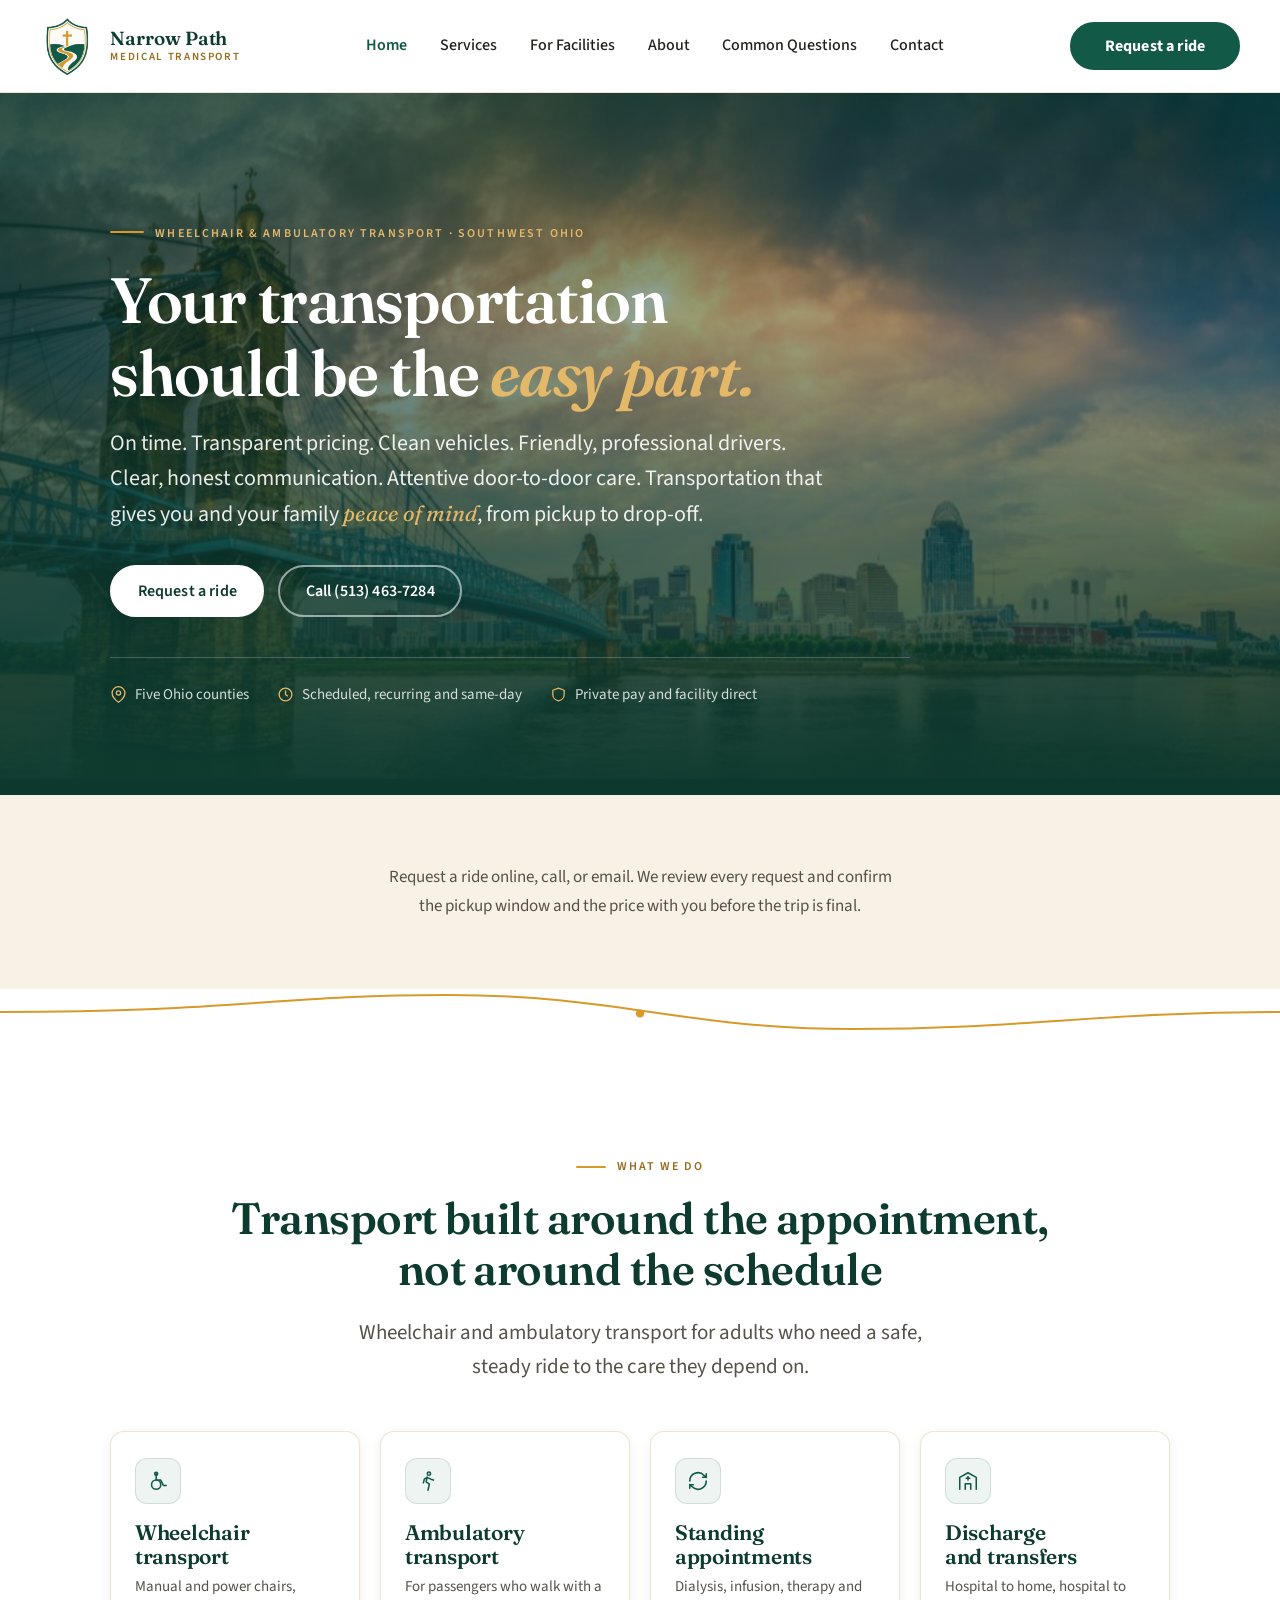
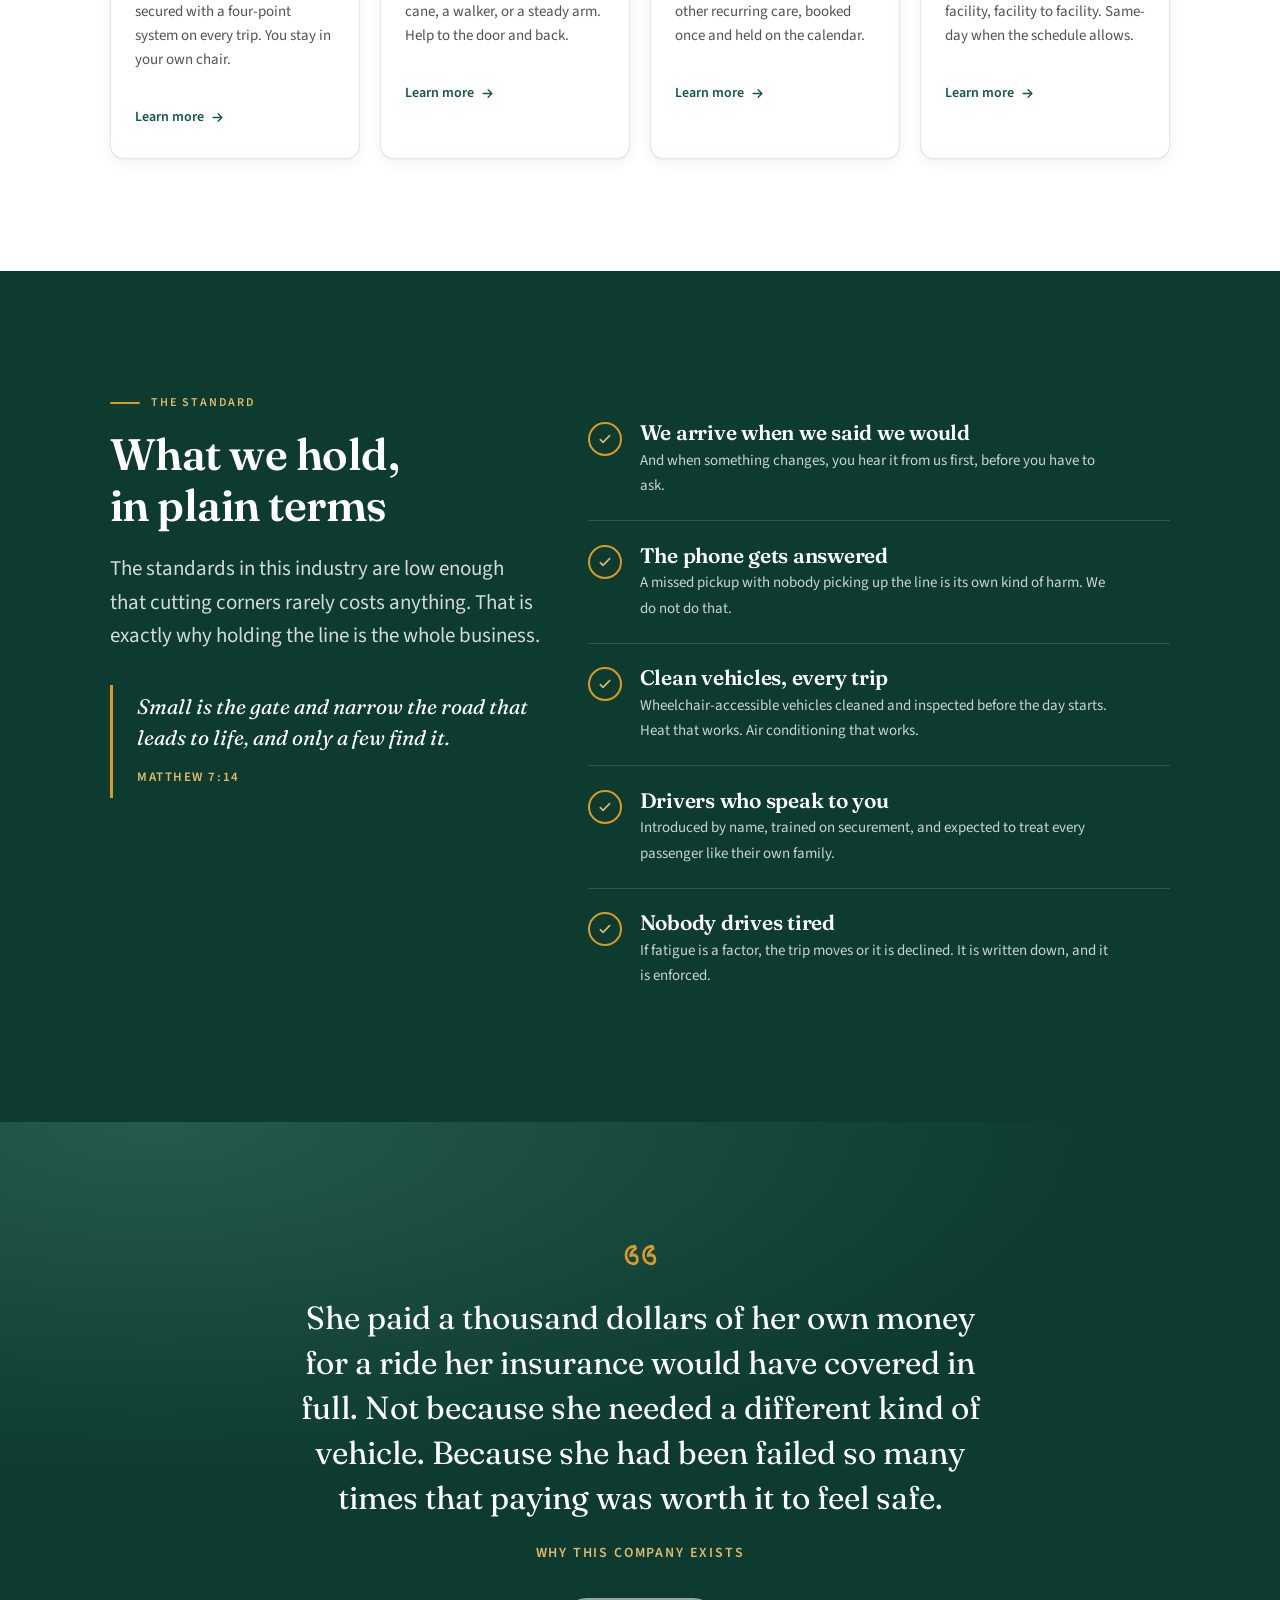
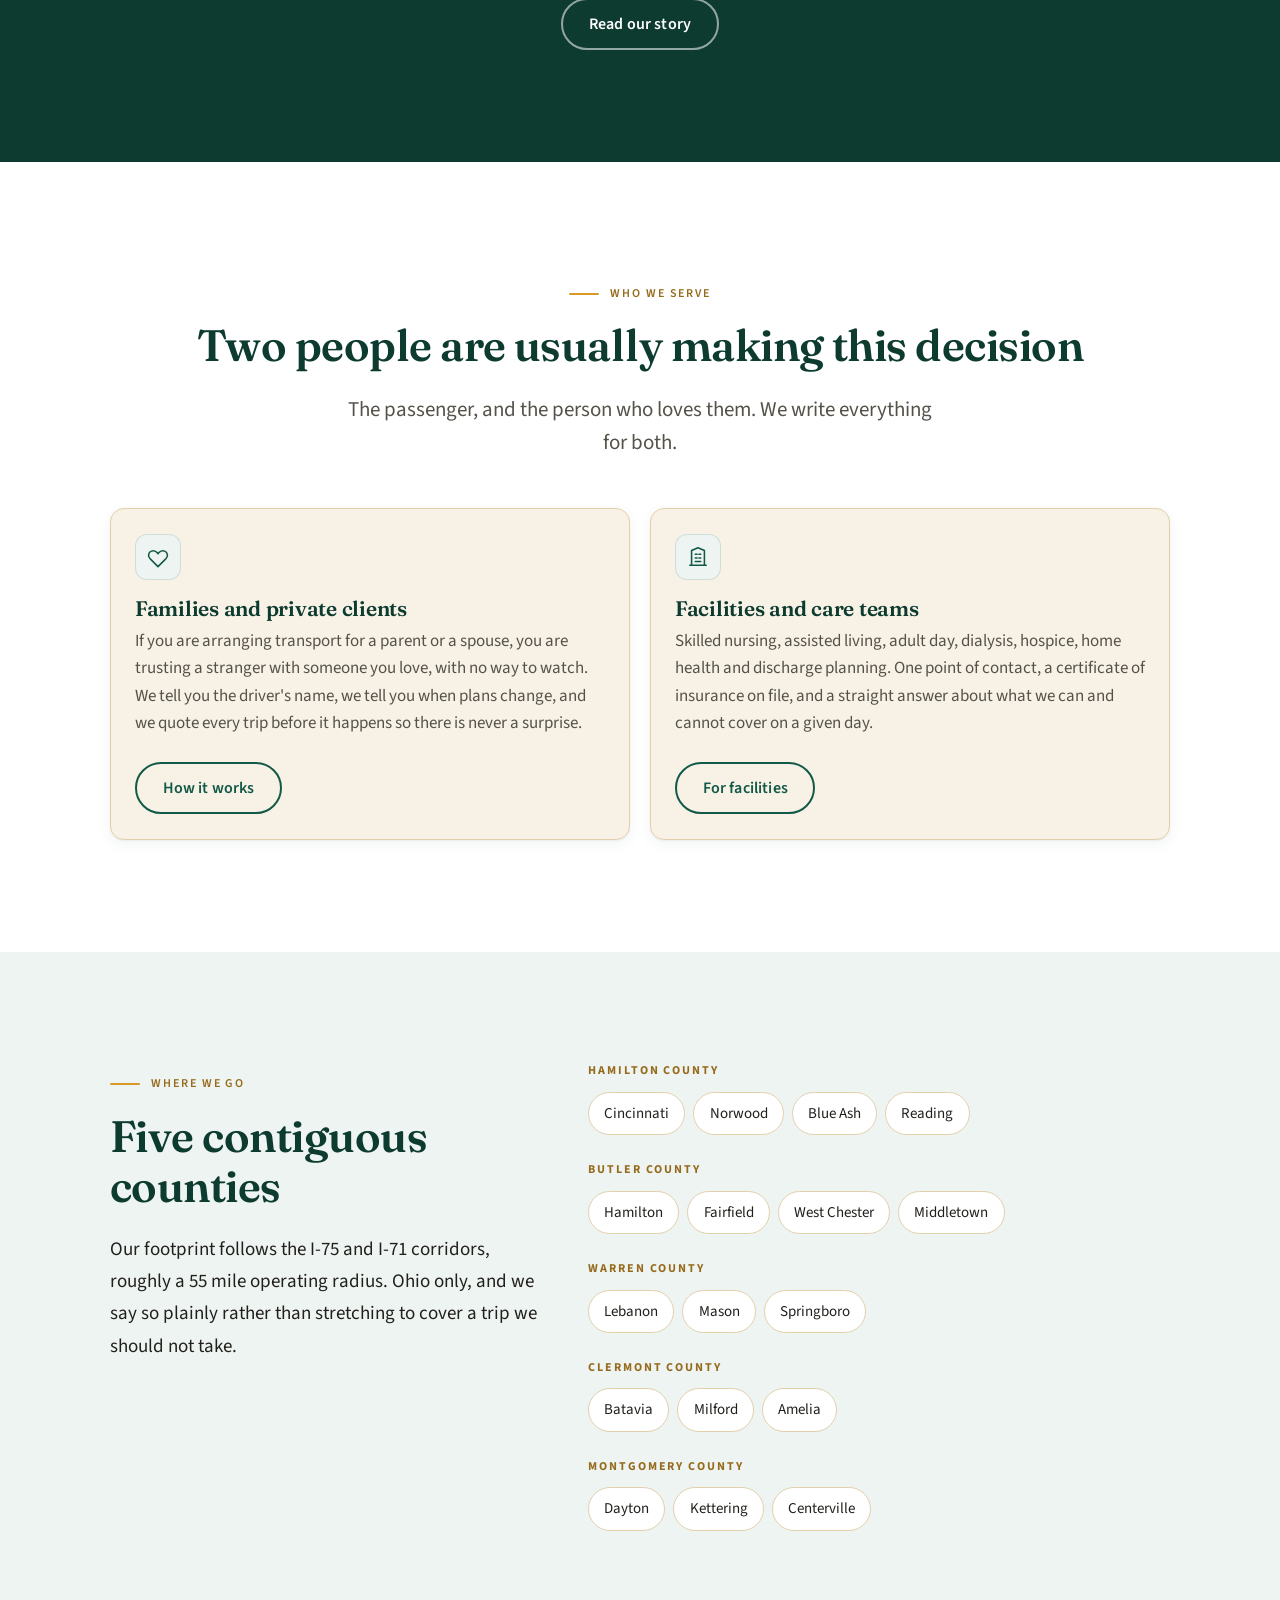
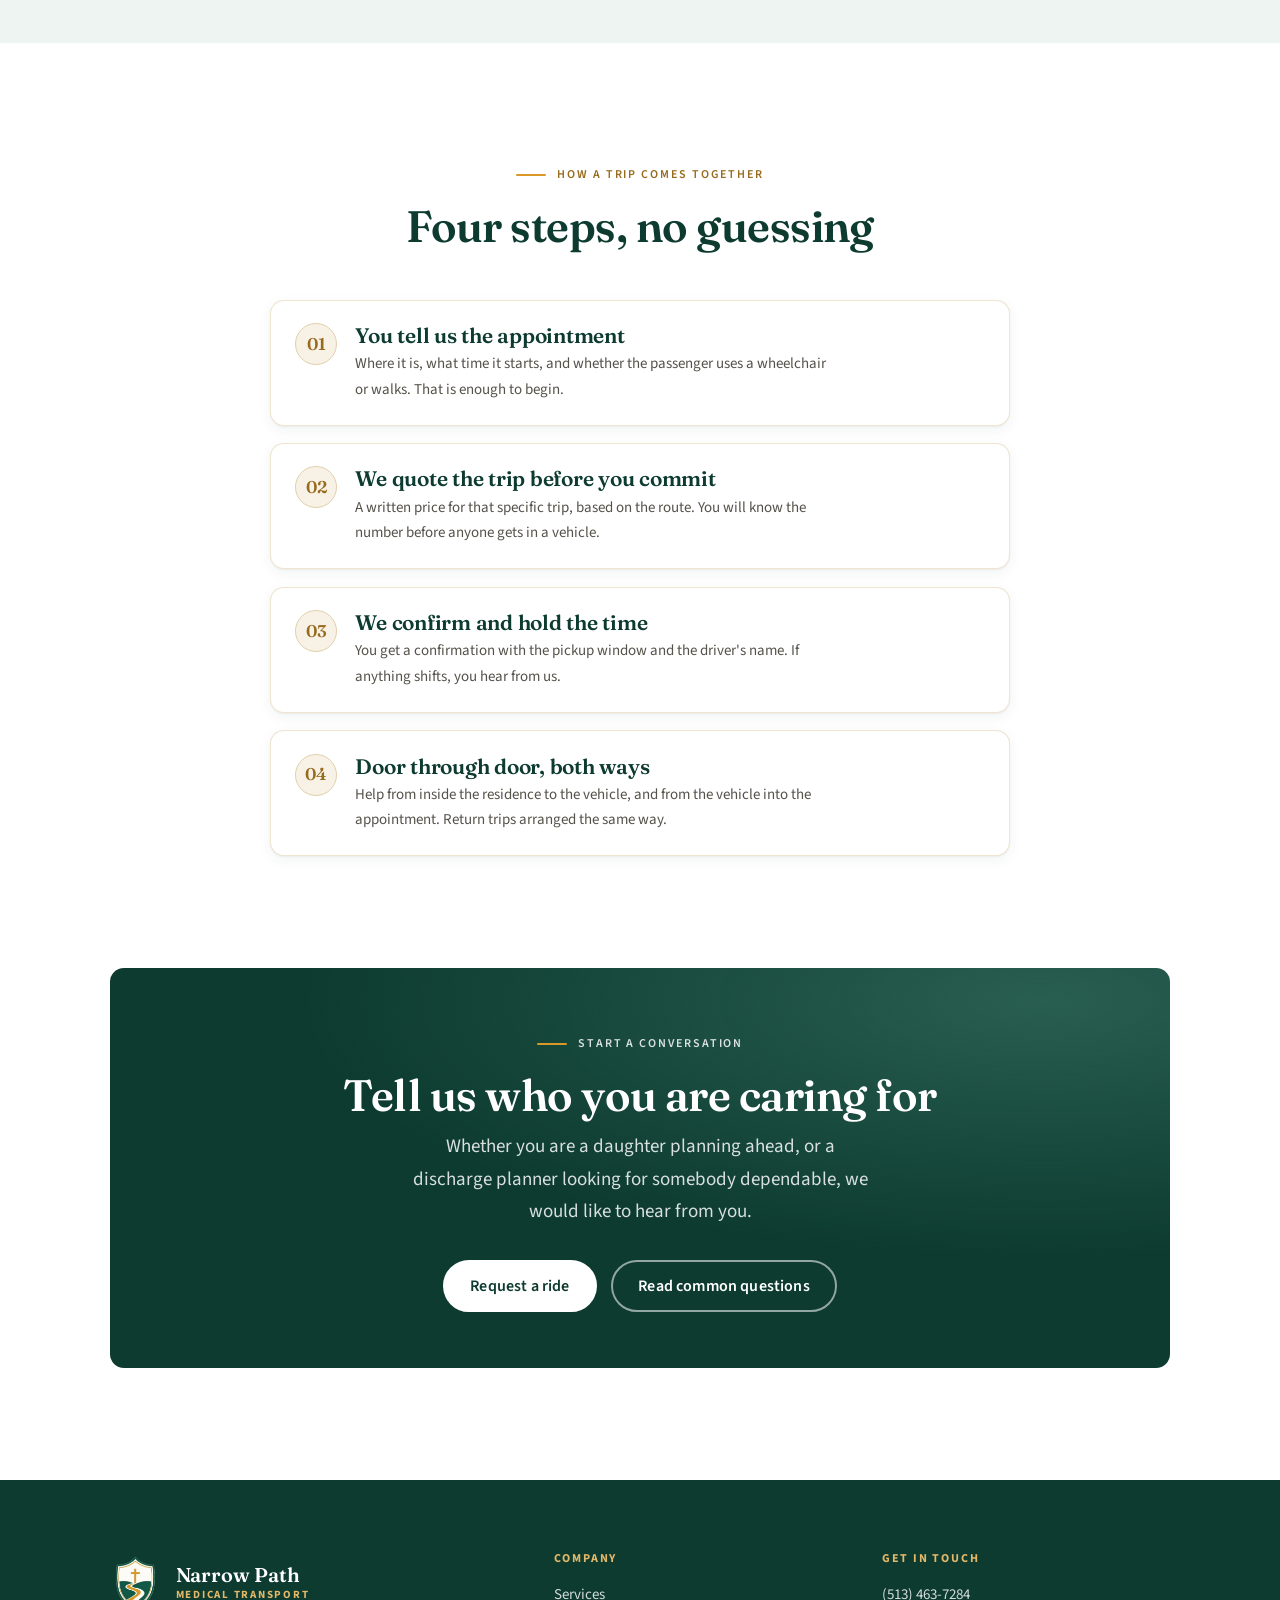
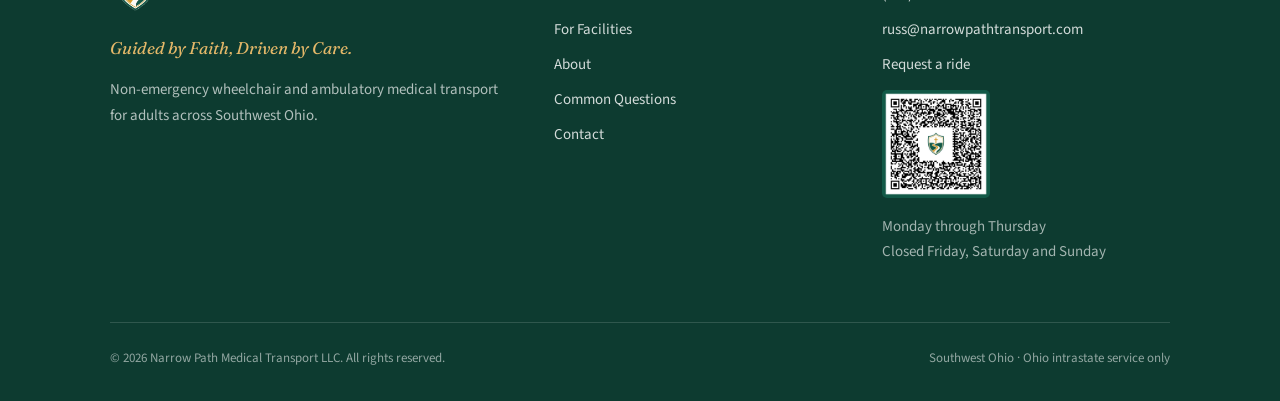
==== commit efcf2ca1: "Fix phone header, new NPT phone line, clearer ride-request CTAs - Fix phone-width header overflow th" ====
--- a/index.html
+++ b/index.html
@@ -11,12 +11,18 @@
 <meta property="og:description" content="Wheelchair and ambulatory medical transport in Southwest Ohio.">
 <meta property="og:image" content="https://narrowpathtransport.com/assets/img/cincinnati-skyline.jpg">
 <meta property="og:url" content="https://narrowpathtransport.com/">
+<link rel="icon" href="/favicon.ico" sizes="48x48">
+<link rel="icon" type="image/png" sizes="32x32" href="/assets/img/favicon-32.png">
+<link rel="apple-touch-icon" href="/assets/img/apple-touch-icon.png">
+<meta name="theme-color" content="#0D3B30">
+<meta property="og:site_name" content="Narrow Path Medical Transport">
+<meta name="twitter:card" content="summary_large_image">
 <link rel="preconnect" href="https://fonts.googleapis.com">
 <link rel="preconnect" href="https://fonts.gstatic.com" crossorigin>
 <link href="https://fonts.googleapis.com/css2?family=Fraunces:ital,opsz,wght@0,9..144,400..700;1,9..144,400..600&family=Source+Sans+3:ital,wght@0,400;0,500;0,600;0,700;1,400&display=swap" rel="stylesheet">
 <link rel="stylesheet" href="css/site.css">
 <script type="application/ld+json">
-{"@context":"https://schema.org","@type":"MedicalBusiness","name":"Narrow Path Medical Transport","url":"https://narrowpathtransport.com/","telephone":"+1-513-600-6408","email":"russ@narrowpathtransport.com","image":"https://narrowpathtransport.com/assets/img/cincinnati-skyline.jpg","areaServed":"Southwest Ohio"}
+{"@context":"https://schema.org","@type":"LocalBusiness","name":"Narrow Path Medical Transport","url":"https://narrowpathtransport.com/","telephone":"+1-513-463-7284","email":"russ@narrowpathtransport.com","image":"https://narrowpathtransport.com/assets/img/cincinnati-skyline.jpg","areaServed":"Southwest Ohio"}
 </script>
 </head>
 <body>
@@ -26,7 +32,7 @@
 <header class="site-header">
   <div class="wrap site-header__inner">
     <a class="brand" href="index.html">
-      <img class="brand__mark" src="assets/img/npmt-shield.png" alt="">
+      <img class="brand__mark" src="assets/img/npmt-shield.png" width="202" height="240" alt="">
       <span class="brand__text">
         <span class="brand__name">Narrow Path</span>
         <span class="brand__sub">Medical Transport</span>
@@ -43,7 +49,7 @@
     </nav>
 
     <div class="header-cta">
-      <a class="btn btn--primary" href="https://outlook.office.com/book/NarrowPathTransport@narrowpathtransport.com/?ismsaljsauthenabled" target="_blank" rel="noopener noreferrer">Schedule online</a>
+      <a class="btn btn--primary" href="https://outlook.office.com/book/NarrowPathTransport@narrowpathtransport.com/?ismsaljsauthenabled" target="_blank" rel="noopener noreferrer">Request a ride</a>
       <button class="nav-toggle" id="navToggle" aria-expanded="false" aria-controls="nav">
         <span>Menu</span>
       </button>
@@ -64,14 +70,14 @@
 
   <div class="wrap hero__inner">
     <div class="hero__content">
-      <p class="hero__kicker">Serving Southwest Ohio</p>
+      <p class="hero__kicker">Wheelchair &amp; ambulatory transport · Southwest Ohio</p>
       <h1>Your transportation should be the <em>easy&nbsp;part.</em></h1>
       <p class="hero__lede">
         On time. Transparent pricing. Clean vehicles. Friendly, professional drivers. Clear, honest communication. Attentive door-to-door care. Transportation that gives you and your family <em>peace of mind</em>, from pickup to drop-off.
       </p>
       <div class="hero__actions">
-        <a class="btn btn--light" href="https://outlook.office.com/book/NarrowPathTransport@narrowpathtransport.com/?ismsaljsauthenabled" target="_blank" rel="noopener noreferrer">Schedule online</a>
-        <a class="btn btn--outline-light" href="services.html">See what we do</a>
+        <a class="btn btn--light" href="https://outlook.office.com/book/NarrowPathTransport@narrowpathtransport.com/?ismsaljsauthenabled" target="_blank" rel="noopener noreferrer">Request a ride</a>
+        <a class="btn btn--outline-light" href="tel:+15134637284">Call (513) 463-7284</a>
       </div>
 
       <div class="hero__meta">
@@ -96,8 +102,8 @@
 <section class="band band--tight band--cream">
   <div class="wrap wrap--narrow section-head--center">
     <p style="max-width:64ch;margin-inline:auto;color:var(--ink-soft);font-size:1.0625rem;">
-      Schedule transportation online, call, or email. We will give you a direct answer
-      about whether Narrow Path is the right fit for the trip.
+      Request a ride online, call, or email. We review every request and confirm the
+      pickup window and the price with you before the trip is final.
     </p>
   </div>
 </section>
@@ -390,7 +396,7 @@
         somebody dependable, we would like to hear from you.
       </p>
       <div class="btn-row">
-        <a class="btn btn--light" href="https://outlook.office.com/book/NarrowPathTransport@narrowpathtransport.com/?ismsaljsauthenabled" target="_blank" rel="noopener noreferrer">Schedule online</a>
+        <a class="btn btn--light" href="https://outlook.office.com/book/NarrowPathTransport@narrowpathtransport.com/?ismsaljsauthenabled" target="_blank" rel="noopener noreferrer">Request a ride</a>
         <a class="btn btn--outline-light" href="questions.html">Read common questions</a>
       </div>
     </div>
@@ -405,7 +411,7 @@
     <div class="footer-grid">
       <div>
         <div class="footer-brand">
-          <img class="footer-brand__mark" src="assets/img/npmt-shield.png" alt="">
+          <img class="footer-brand__mark" src="assets/img/npmt-shield.png" width="202" height="240" alt="" loading="lazy">
           <span class="footer-brand__text">
             <span class="footer-brand__name">Narrow Path</span>
             <span class="footer-brand__sub">Medical Transport</span>
@@ -432,10 +438,10 @@
       <div>
         <h4>Get in touch</h4>
         <ul>
-          <li><a href="tel:+15136006408">(513) 600-6408</a></li>
+          <li><a href="tel:+15134637284">(513) 463-7284</a></li>
           <li><a href="mailto:russ@narrowpathtransport.com">russ@narrowpathtransport.com</a></li>
-          <li><a href="https://outlook.office.com/book/NarrowPathTransport@narrowpathtransport.com/?ismsaljsauthenabled" target="_blank" rel="noopener noreferrer">Schedule online</a></li>
-          <li><a href="https://outlook.office.com/book/NarrowPathTransport@narrowpathtransport.com/?ismsaljsauthenabled" target="_blank" rel="noopener noreferrer"><img class="footer-qr" src="assets/img/schedule-transport-qr.png" alt="Scan to schedule transportation online"></a></li>
+          <li><a href="https://outlook.office.com/book/NarrowPathTransport@narrowpathtransport.com/?ismsaljsauthenabled" target="_blank" rel="noopener noreferrer">Request a ride</a></li>
+          <li><a href="https://outlook.office.com/book/NarrowPathTransport@narrowpathtransport.com/?ismsaljsauthenabled" target="_blank" rel="noopener noreferrer"><img class="footer-qr" src="assets/img/schedule-transport-qr.png" width="600" height="600" alt="QR code to request a ride online" loading="lazy"></a></li>
           <li style="margin-top:1rem;color:rgba(255,255,255,0.62);">
             Monday through Thursday<br>Closed Friday, Saturday and Sunday
           </li>
@@ -450,6 +456,11 @@
   </div>
 </footer>
 
+<nav class="quick-actions" aria-label="Quick actions">
+  <a class="btn btn--primary" href="https://outlook.office.com/book/NarrowPathTransport@narrowpathtransport.com/?ismsaljsauthenabled" target="_blank" rel="noopener noreferrer">Request a ride</a>
+  <a class="btn btn--ghost" href="tel:+15134637284">Call now</a>
+</nav>
+
 <script src="js/site.js" defer></script>
 </body>
 </html>
--- a/css/site.css
+++ b/css/site.css
@@ -113,10 +113,17 @@
 li:last-child { margin-bottom: 0; }
 
 :focus-visible {
-  outline: 3px solid var(--gold);
+  outline: 3px solid var(--gold-deep);
   outline-offset: 3px;
   border-radius: 3px;
 }
+/* Lighter gold on dark surfaces so the focus ring stays visible */
+.band--pine :focus-visible,
+.band--pine-grad :focus-visible,
+.hero :focus-visible,
+.page-hero :focus-visible,
+.cta-panel :focus-visible,
+.site-footer :focus-visible { outline-color: var(--gold-light); }
 
 .skip {
   position: absolute; left: -9999px;
@@ -369,7 +376,7 @@
 @media (max-width: 1020px) {
   .nav {
     position: fixed;
-    inset: 82px 0 auto 0;
+    inset: 100% 0 auto 0;
     flex-direction: column;
     align-items: stretch;
     gap: 0;
@@ -390,9 +397,13 @@
 }
 
 @media (max-width: 560px) {
+  .site-header__inner { gap: 1rem; min-height: 76px; }
+  .brand { gap: 0.65rem; }
   .brand__mark { width: 38px; }
   .brand__name { font-size: 0.9375rem; }
-  .header-cta .btn { min-width: 0; padding: 0.7rem 1rem; font-size: 0.875rem; }
+  /* The booking button moves to the quick-actions bar at the bottom of the
+     screen, so the header only needs the brand and the menu toggle. */
+  .header-cta .btn { display: none; }
 }
 
 /* ---------------------------------------------------------------- hero */
@@ -441,7 +452,7 @@
   padding-block: clamp(3rem, 8vw, 5.5rem);
 }
 
-.hero__content { max-width: 720px; }
+.hero__content { max-width: 800px; }
 
 .hero__kicker {
   display: inline-flex;
@@ -453,12 +464,16 @@
   text-transform: uppercase;
   color: var(--gold-light);
   margin-bottom: 1.15rem;
+  max-width: none;
 }
 .hero__kicker::before {
   content: "";
   width: 34px; height: 2px;
   background: var(--gold);
   border-radius: 2px;
+  flex: none;
+  align-self: flex-start;
+  margin-top: 0.6em; /* stays beside the first line if the kicker wraps */
 }
 
 .hero h1 {
@@ -476,8 +491,14 @@
   font-size: clamp(1.125rem, 2.1vw, 1.375rem);
   line-height: 1.6;
   color: rgba(255, 255, 255, 0.90);
-  max-width: 56ch;
+  max-width: 66ch;
   margin-bottom: 2rem;
+}
+.hero__lede em {
+  font-family: var(--display);
+  font-size: 1em;
+  font-style: italic;
+  color: var(--gold-light);
 }
 
 .hero__actions { display: flex; flex-wrap: wrap; gap: 0.85rem; }
@@ -886,7 +907,7 @@
 .hours th { font-weight: 600; color: var(--pine-deep); }
 .hours td { color: var(--ink-soft); text-align: right; }
 .hours tr:last-child th, .hours tr:last-child td { border-bottom: 0; }
-.hours .is-closed { color: var(--ink-soft); opacity: 0.65; }
+.hours .is-closed { color: var(--ink-soft); font-style: italic; }
 
 /* ---------------------------------------------------------------- CTA */
 .cta-panel {
@@ -977,6 +998,27 @@
   color: rgba(255, 255, 255, 0.55);
 }
 
+/* ------------------------------------------------------- quick actions
+   Phone-only bar that keeps "Request a ride" and "Call now" in reach. */
+.quick-actions { display: none; }
+@media (max-width: 560px) {
+  .quick-actions {
+    position: fixed;
+    left: 0; right: 0; bottom: 0;
+    z-index: 55;
+    display: grid;
+    grid-template-columns: 1fr 1fr;
+    gap: 0.6rem;
+    padding: 0.65rem var(--gutter) calc(0.65rem + env(safe-area-inset-bottom));
+    background: rgba(255, 255, 255, 0.96);
+    border-top: 1px solid var(--cream-line);
+    box-shadow: 0 -4px 18px rgba(13, 59, 48, 0.08);
+  }
+  .quick-actions .btn { padding: 0.85rem 0.75rem; font-size: 0.9375rem; }
+  .quick-actions .btn:hover { transform: none; }
+  body { padding-bottom: calc(76px + env(safe-area-inset-bottom)); }
+}
+
 /* ------------------------------------------------------------- motion */
 /* Content is visible by default. The hidden state only ever applies once
    JavaScript has confirmed it can restore it, so a script failure can never
@@ -1001,6 +1043,6 @@
 
 /* --------------------------------------------------------------- print */
 @media print {
-  .site-header, .nav-toggle, .cta-panel, .btn { display: none !important; }
+  .site-header, .nav-toggle, .cta-panel, .btn, .quick-actions { display: none !important; }
   body { font-size: 11pt; color: #000; }
 }
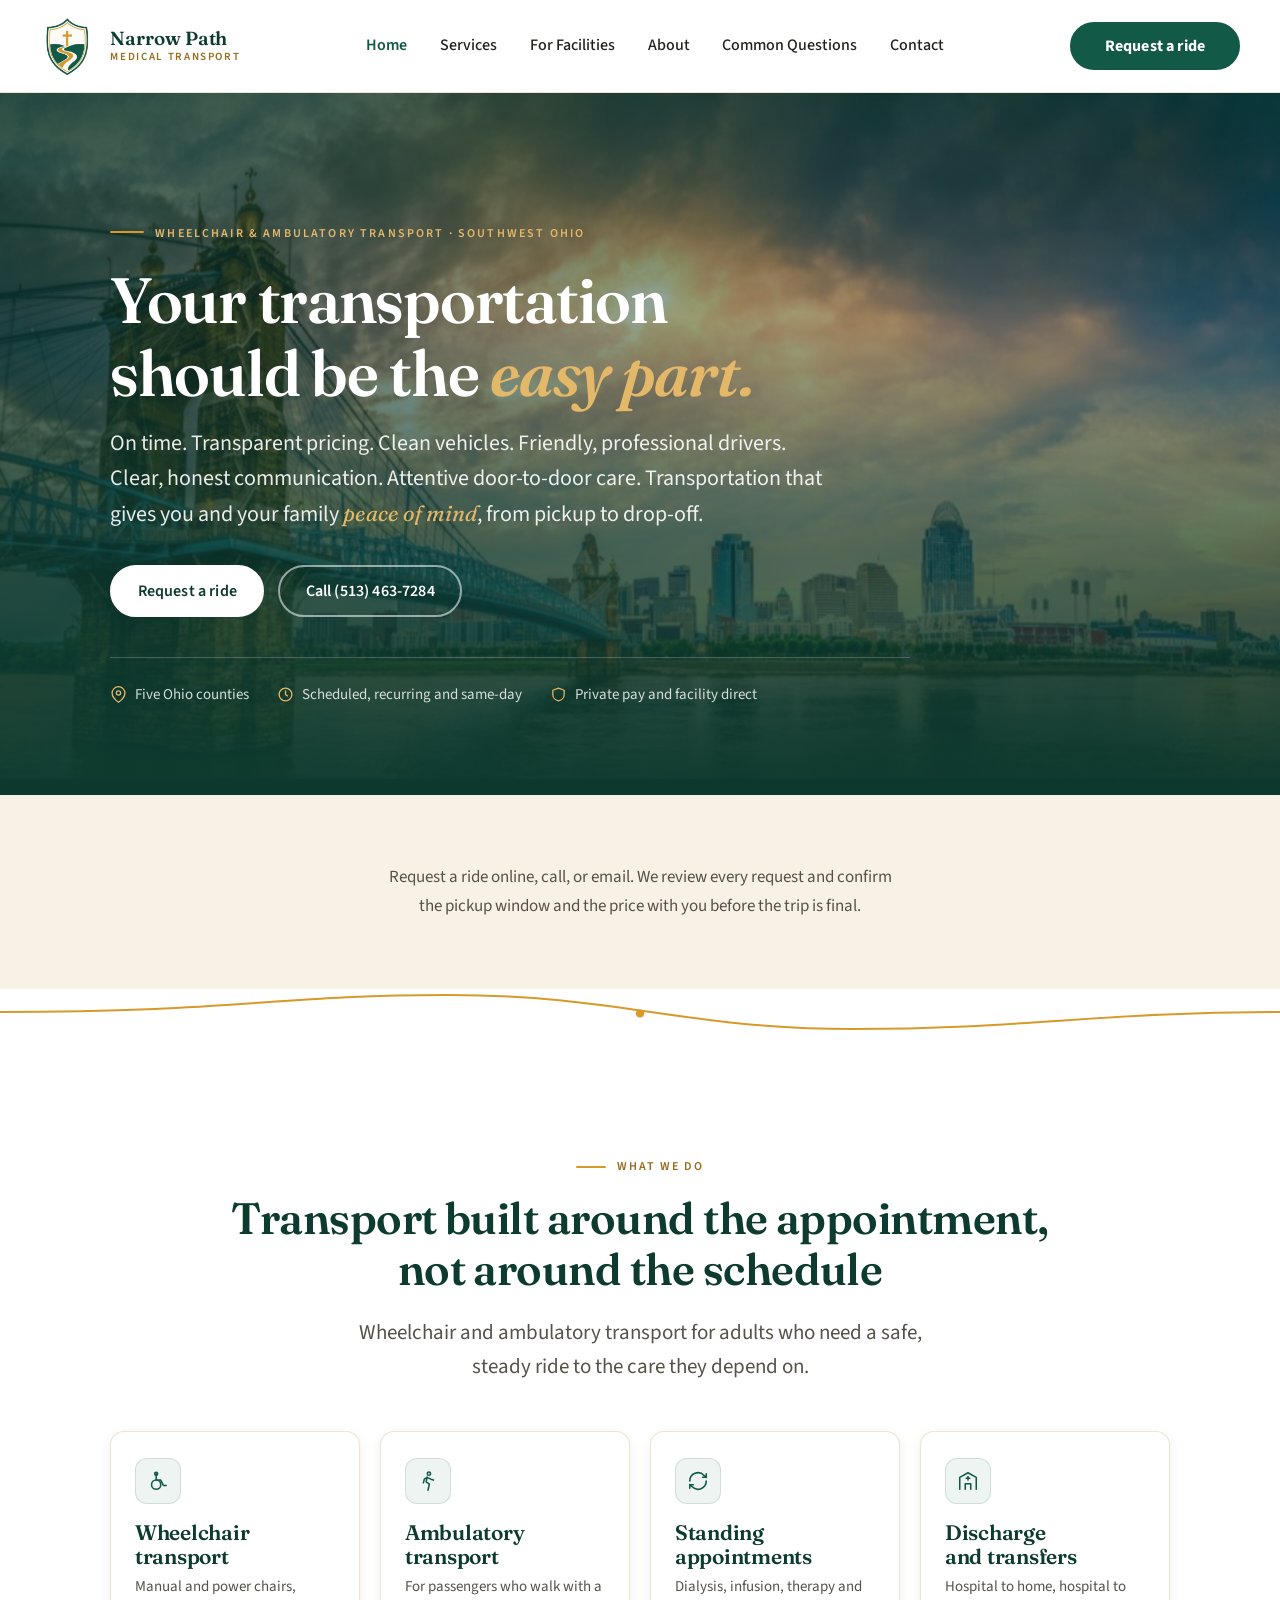
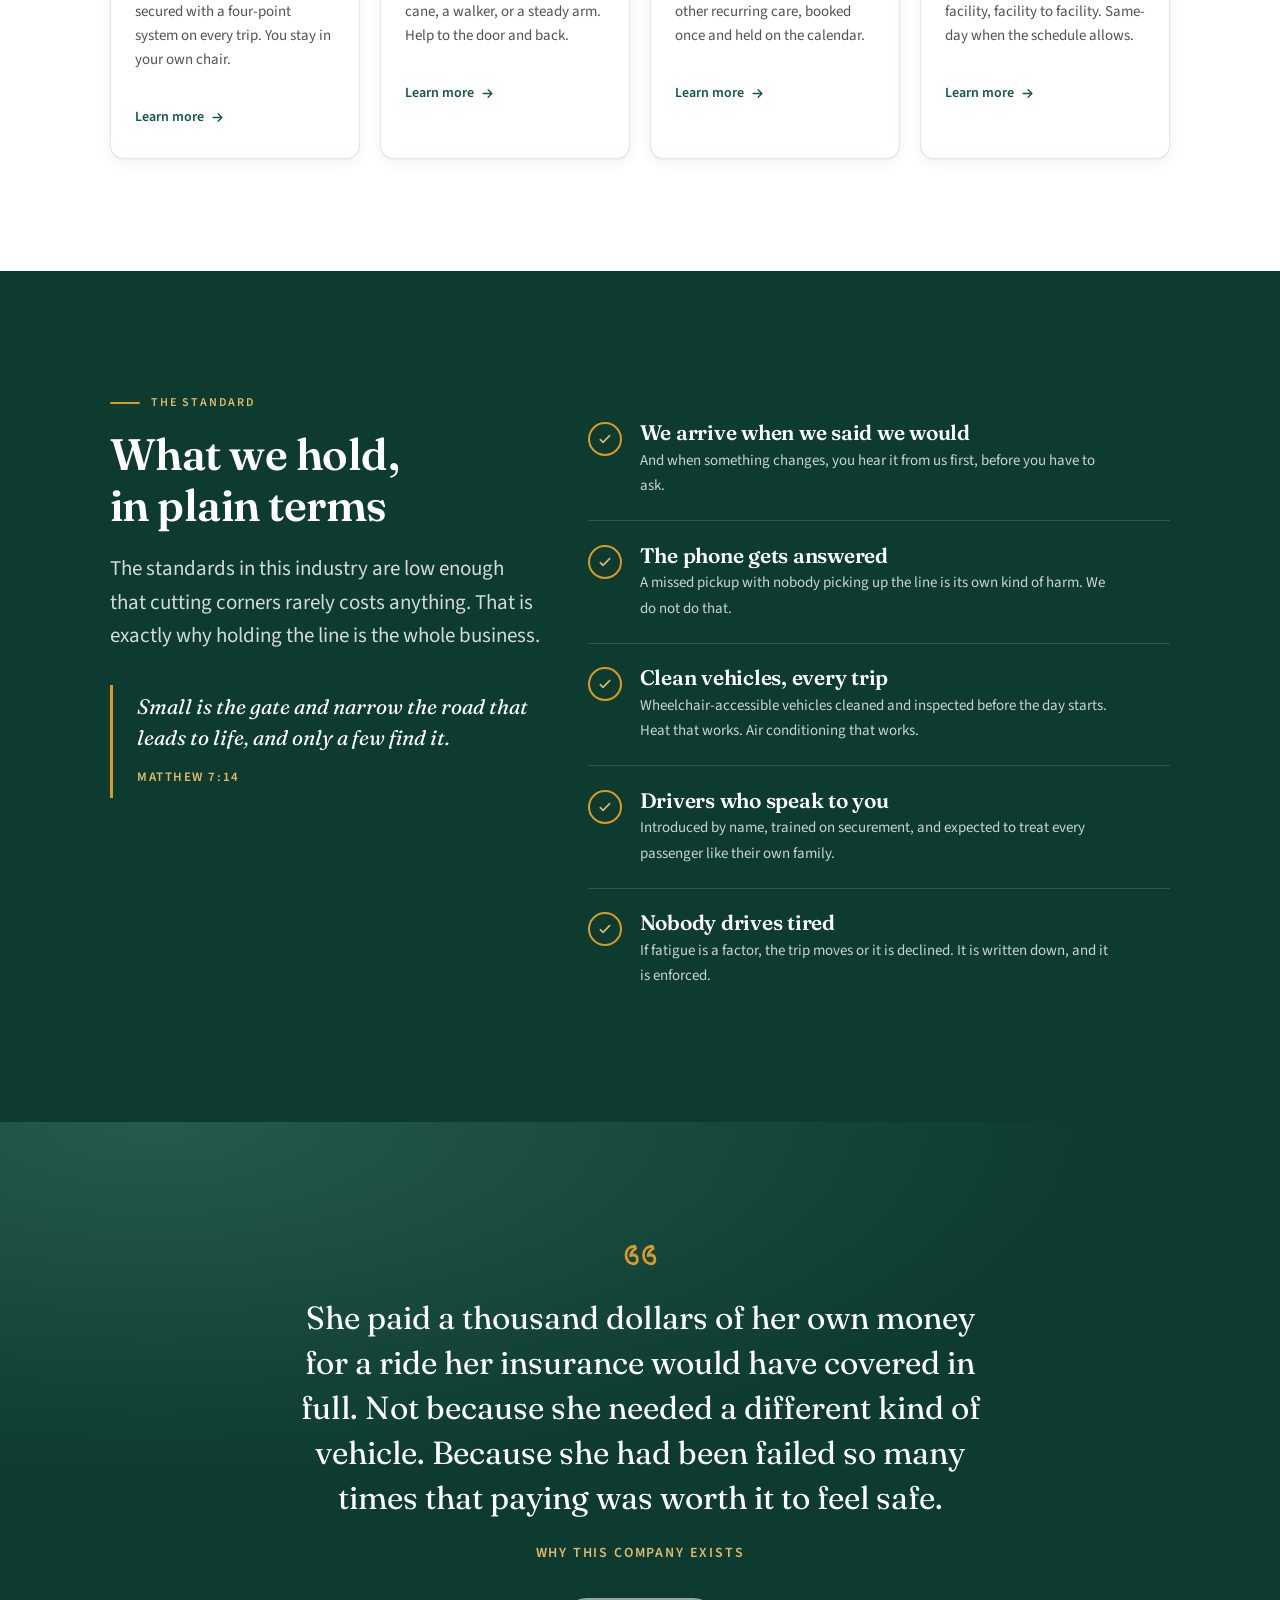
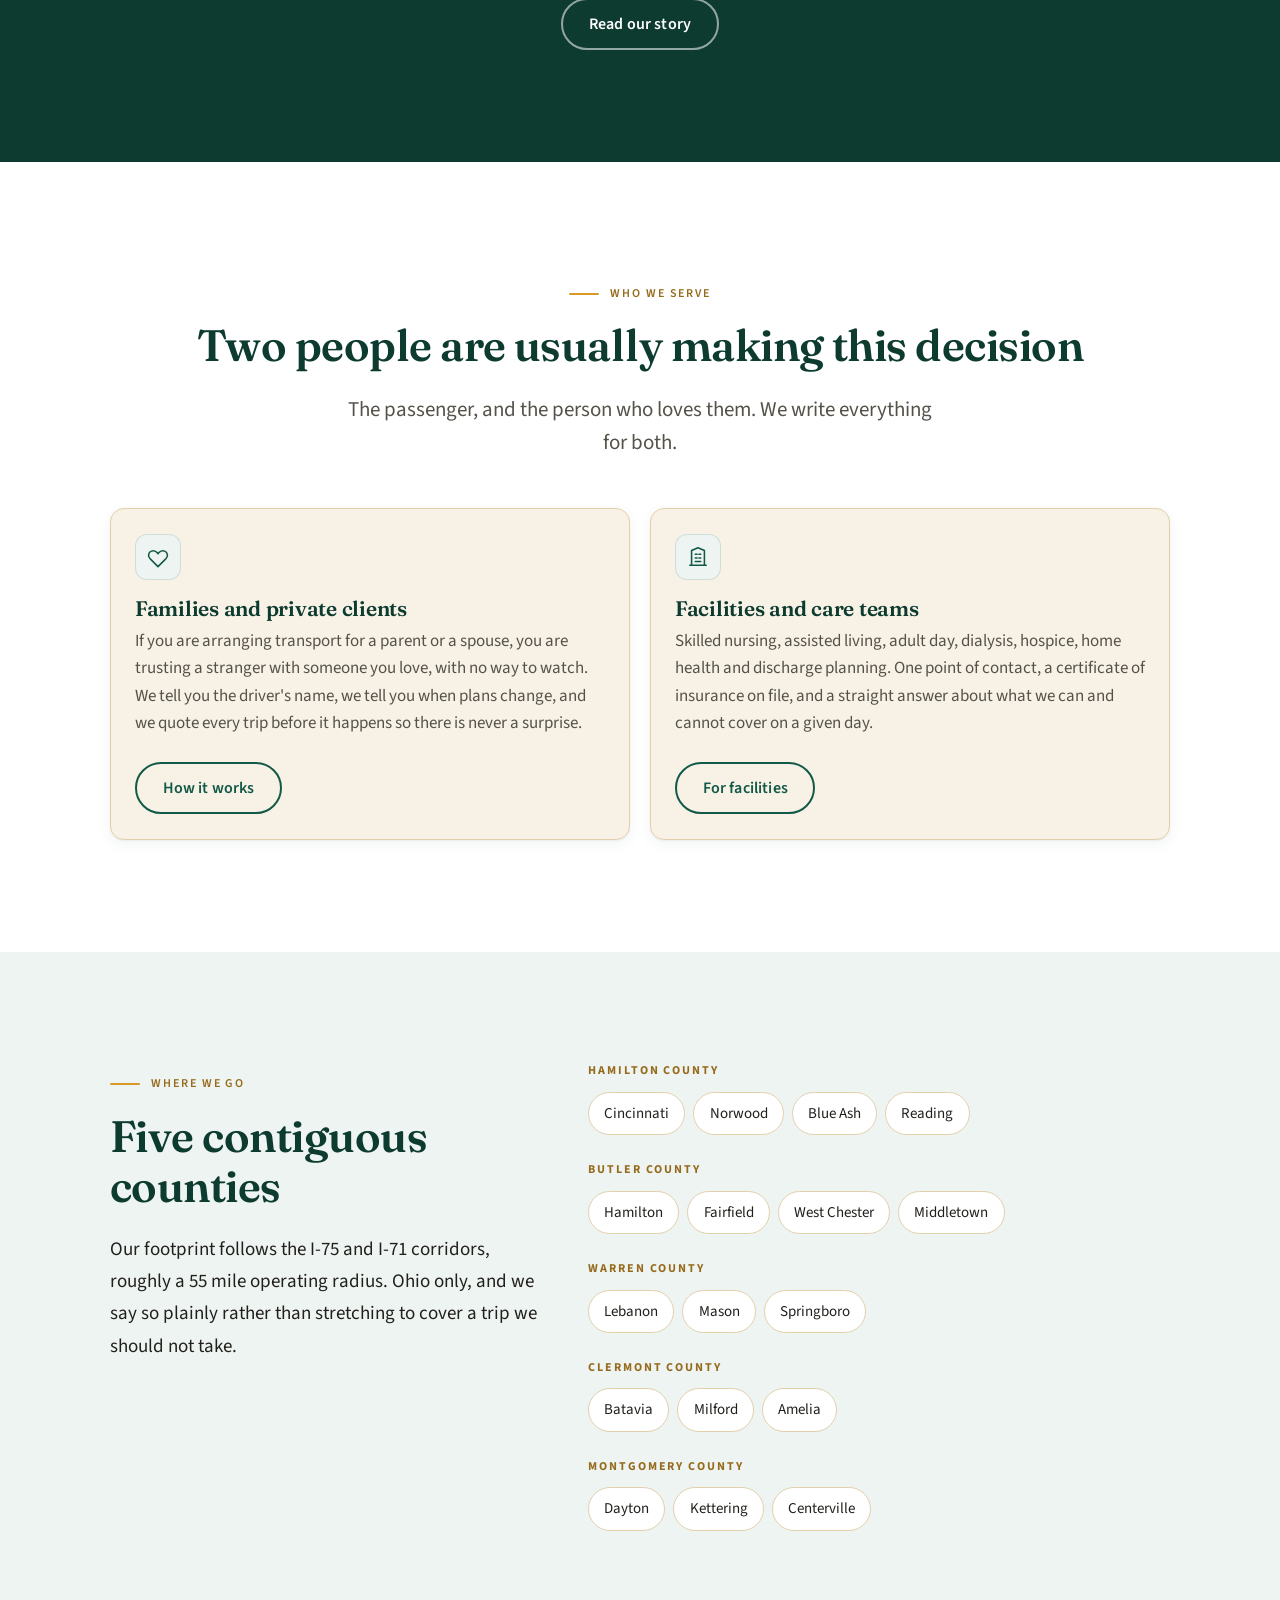
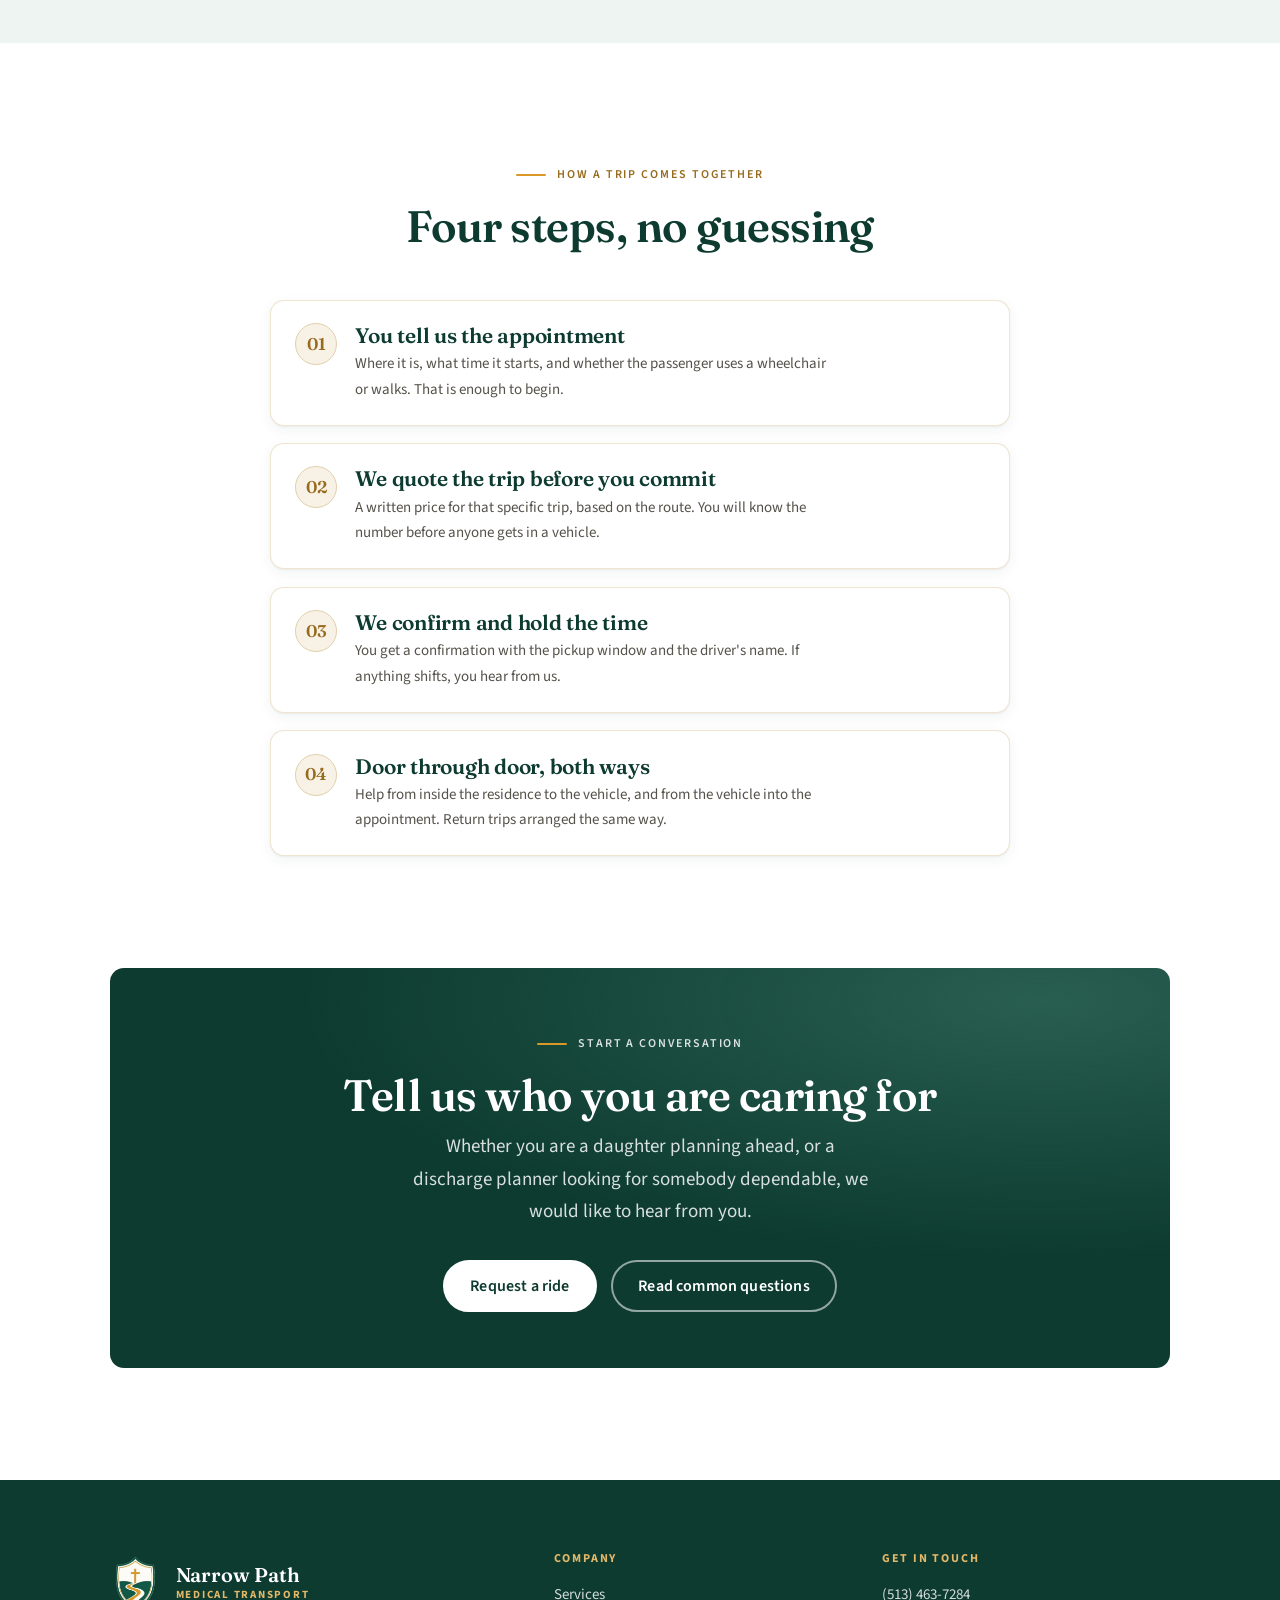
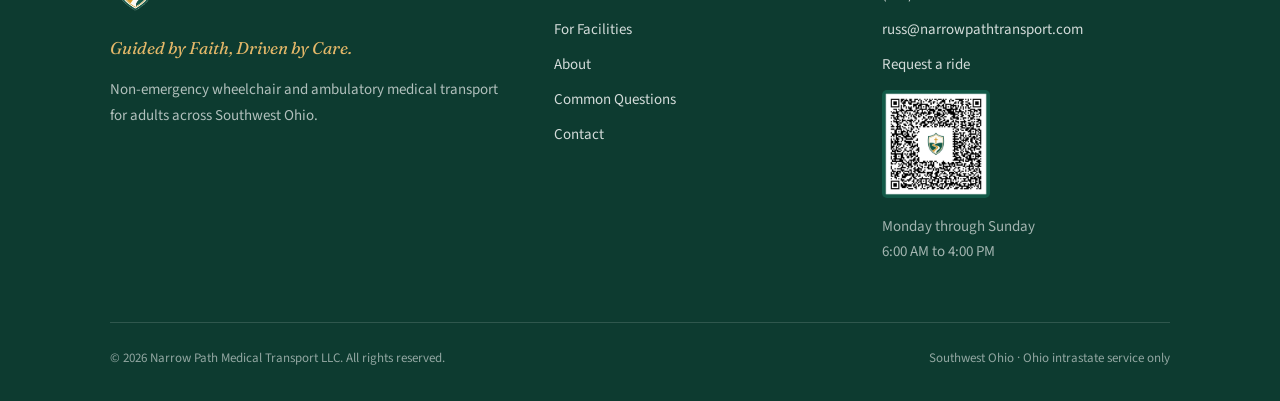
==== commit 147d55b7: "Update operating hours to Monday through Sunday, 6 AM to 4 PM Hours confirmed by Russ on 2026-11-11." ====
--- a/index.html
+++ b/index.html
@@ -443,7 +443,7 @@
           <li><a href="https://outlook.office.com/book/NarrowPathTransport@narrowpathtransport.com/?ismsaljsauthenabled" target="_blank" rel="noopener noreferrer">Request a ride</a></li>
           <li><a href="https://outlook.office.com/book/NarrowPathTransport@narrowpathtransport.com/?ismsaljsauthenabled" target="_blank" rel="noopener noreferrer"><img class="footer-qr" src="assets/img/schedule-transport-qr.png" width="600" height="600" alt="QR code to request a ride online" loading="lazy"></a></li>
           <li style="margin-top:1rem;color:rgba(255,255,255,0.62);">
-            Monday through Thursday<br>Closed Friday, Saturday and Sunday
+            Monday through Sunday<br>6:00 AM to 4:00 PM
           </li>
         </ul>
       </div>
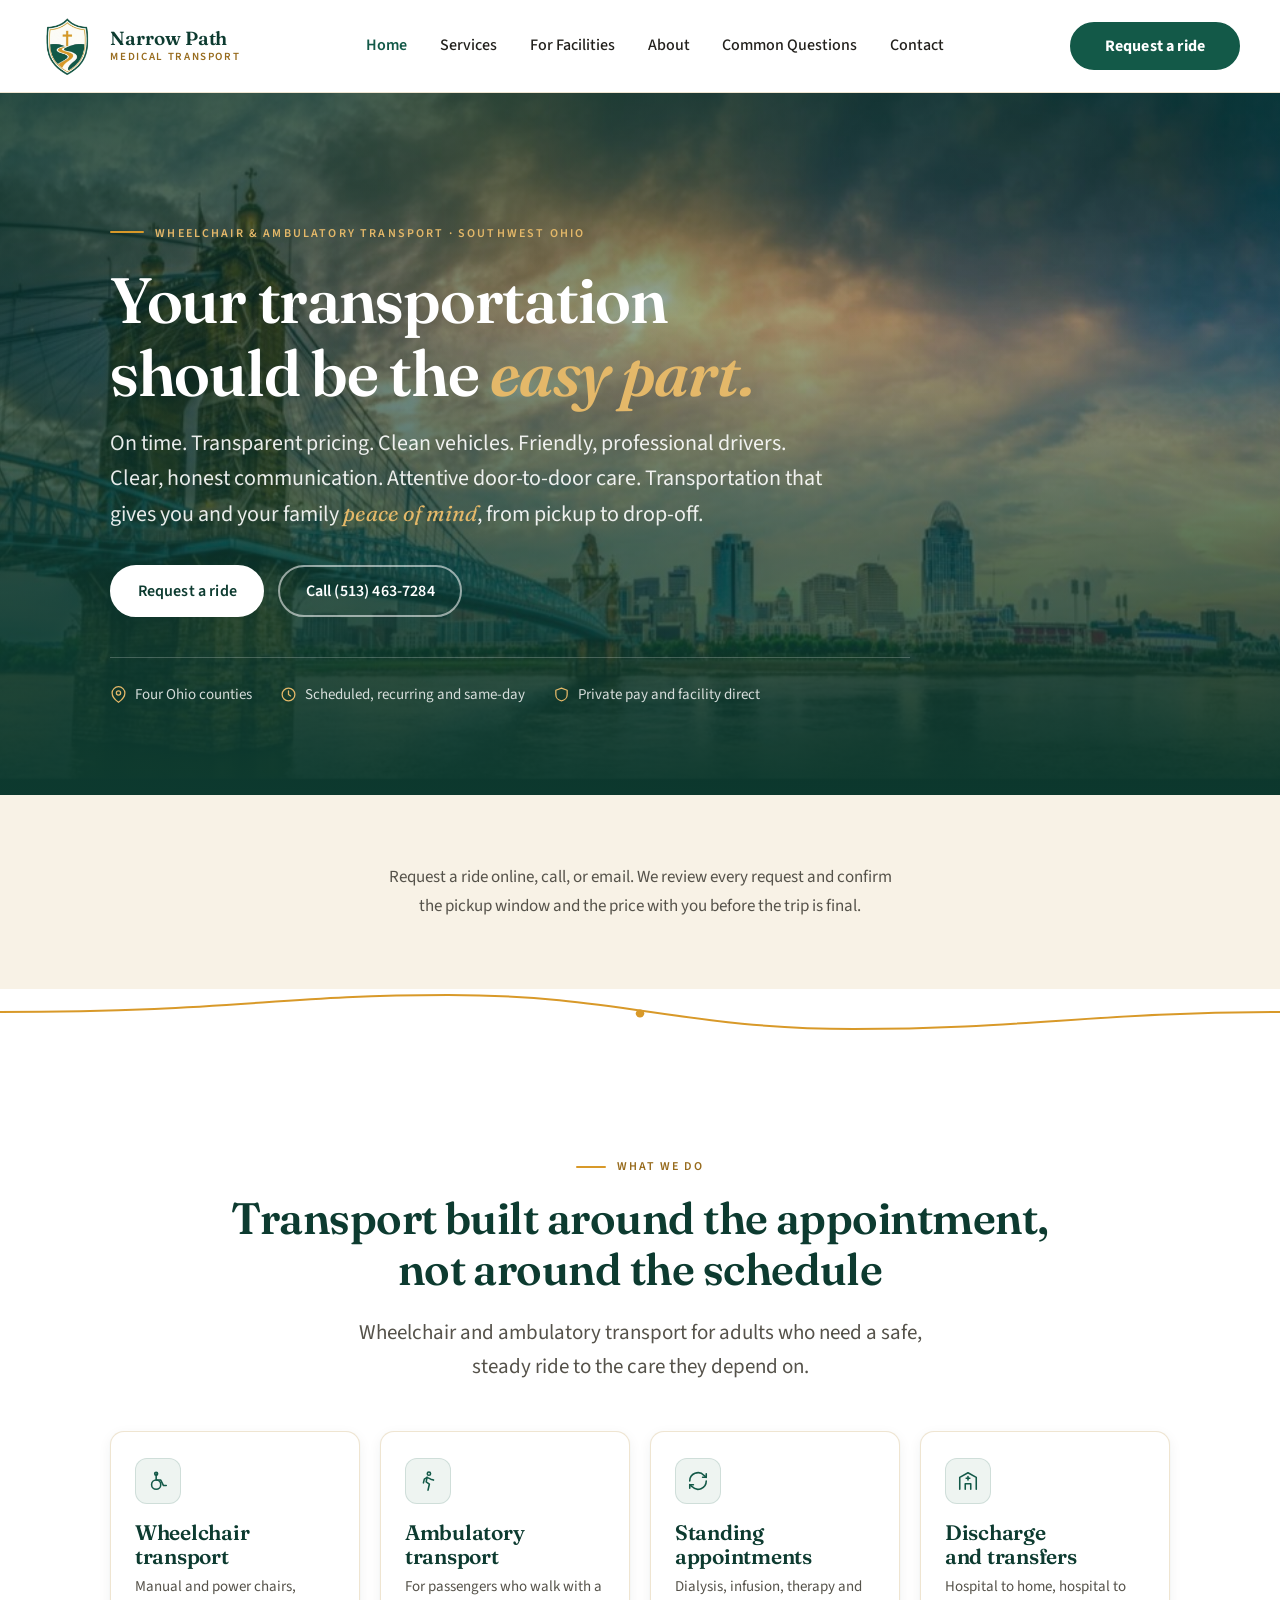
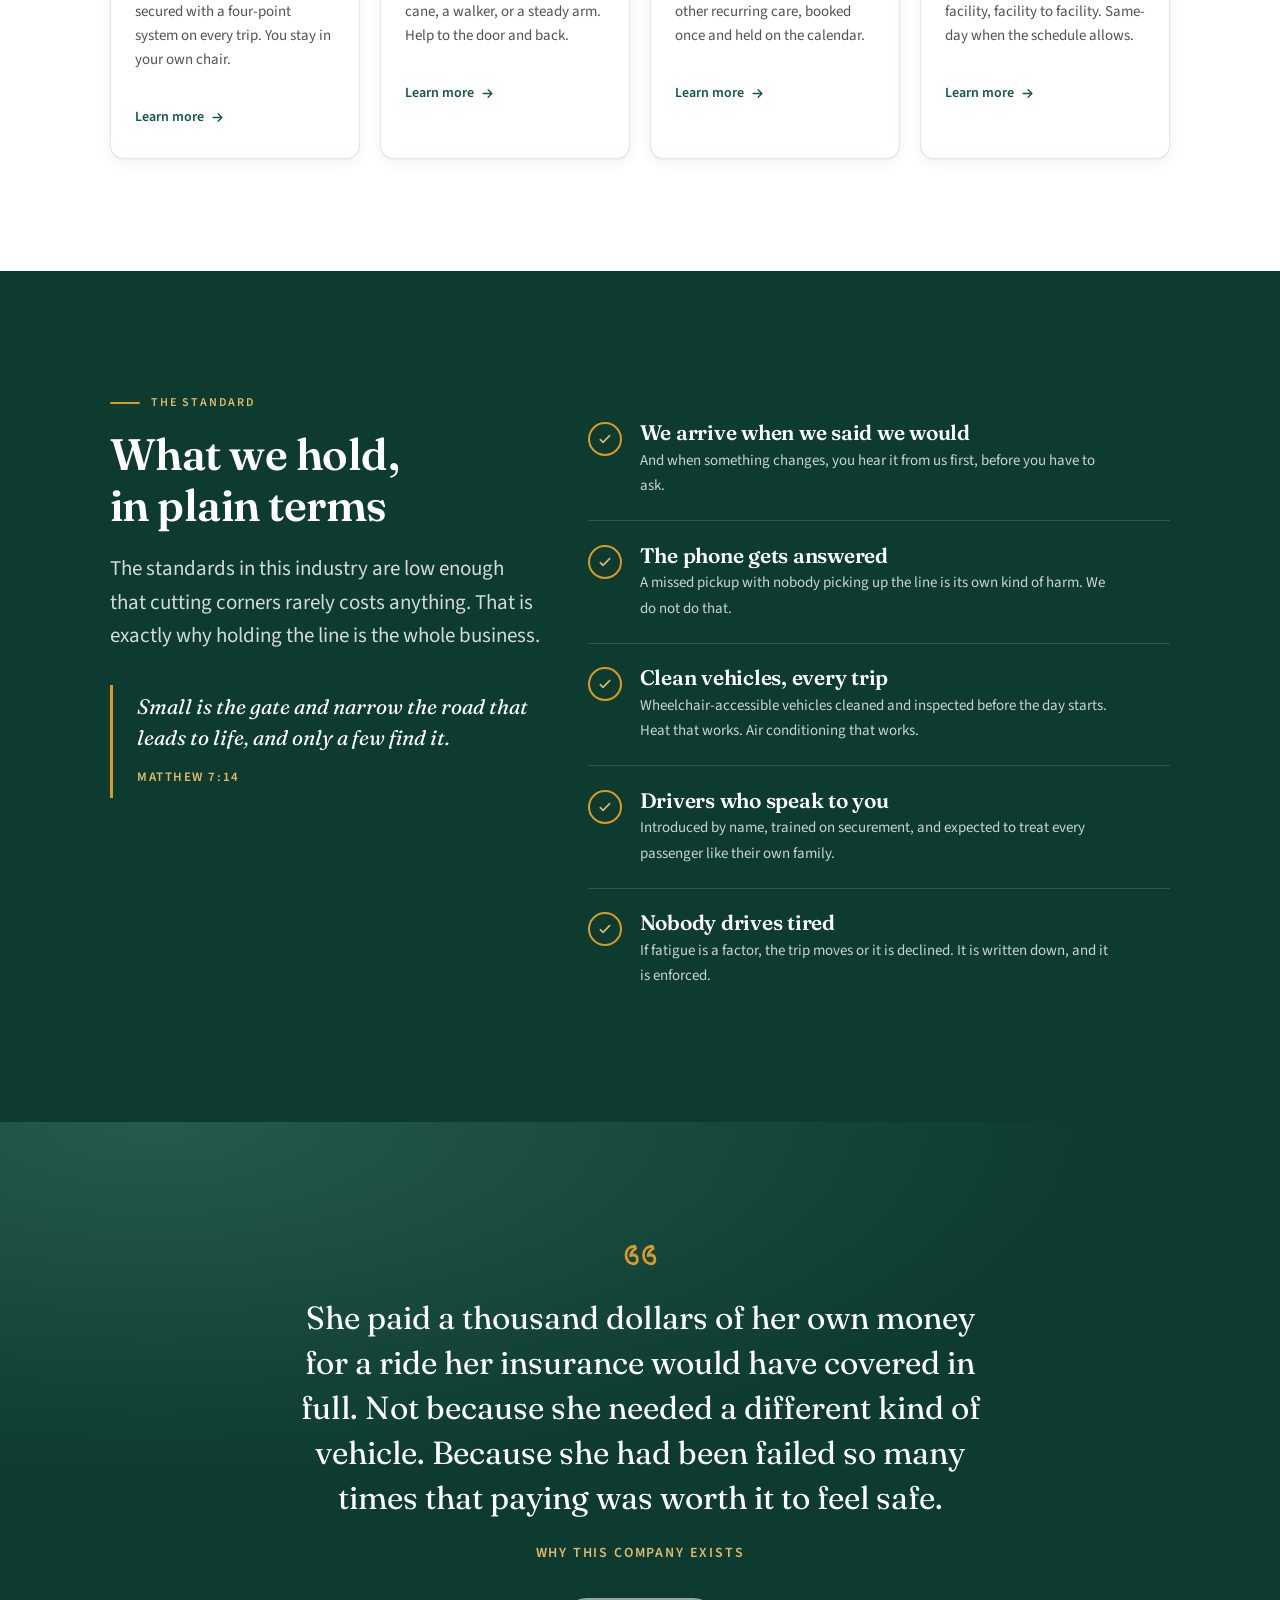
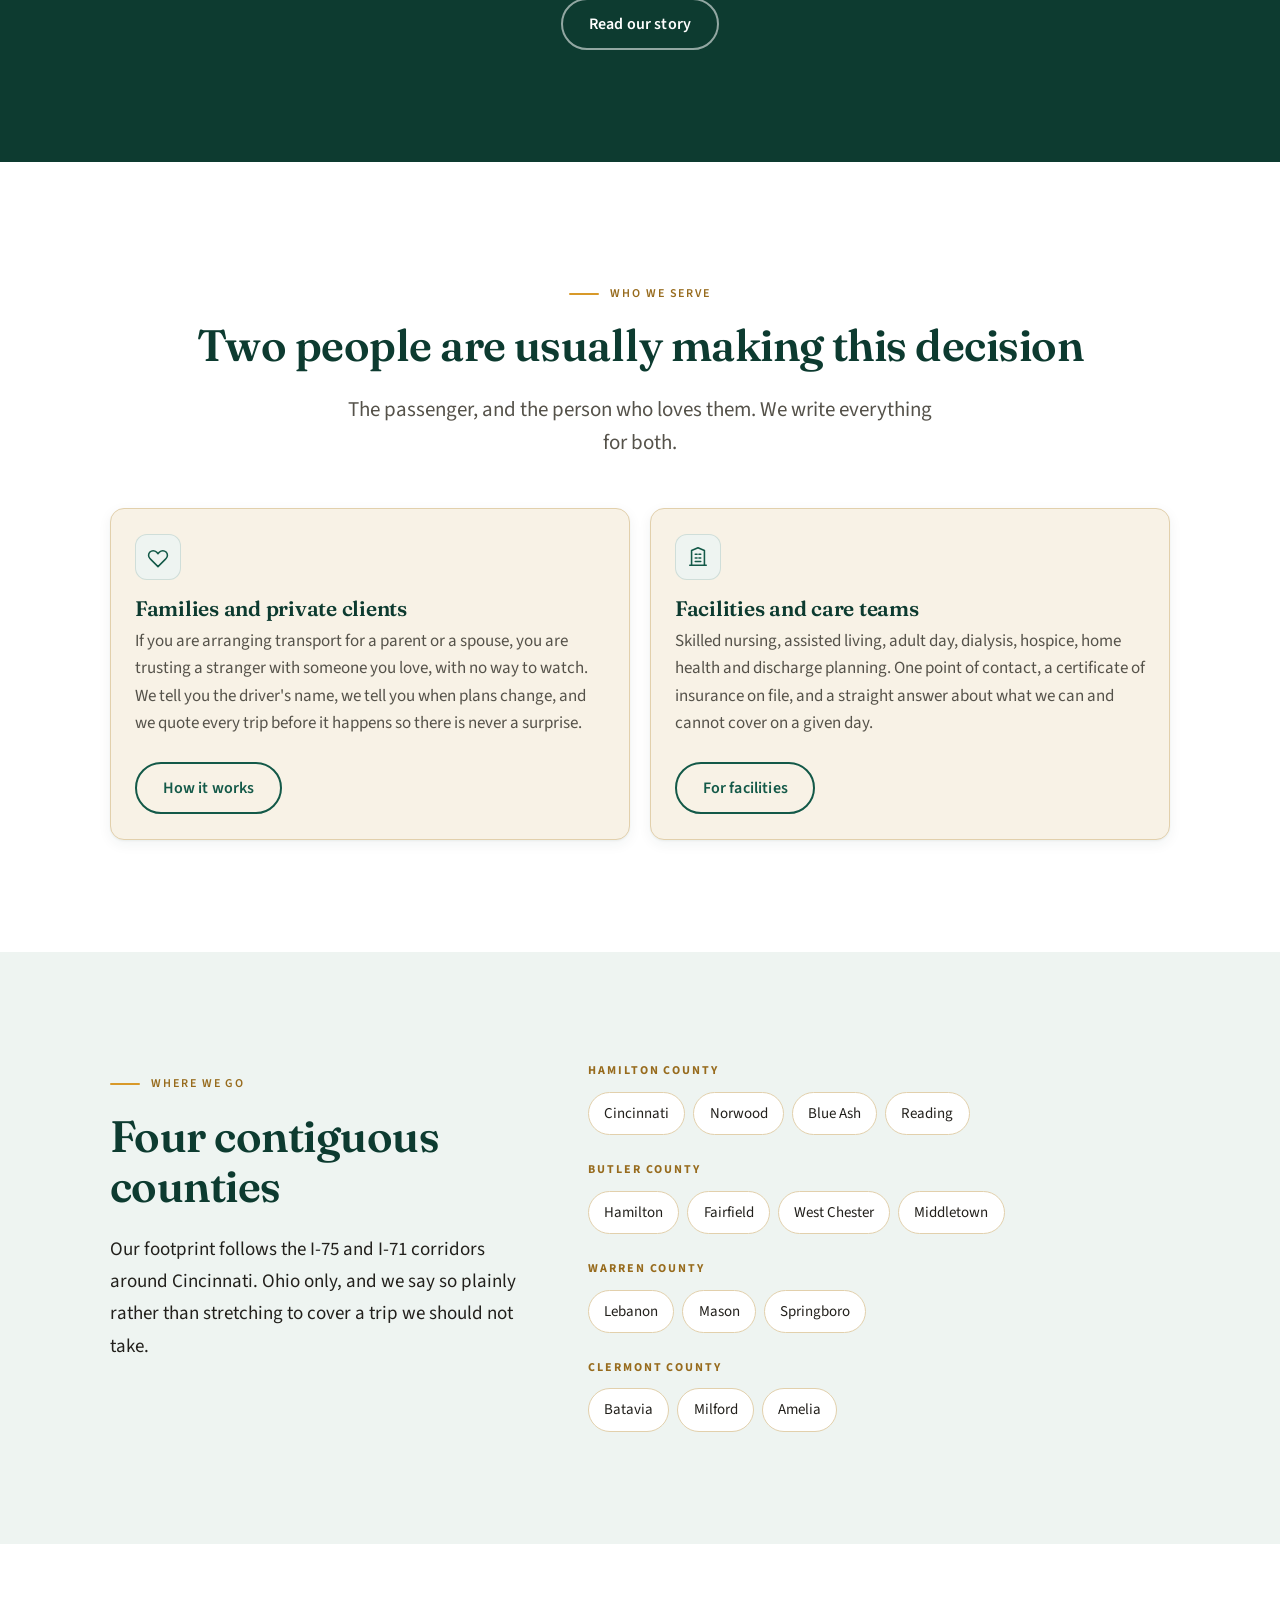
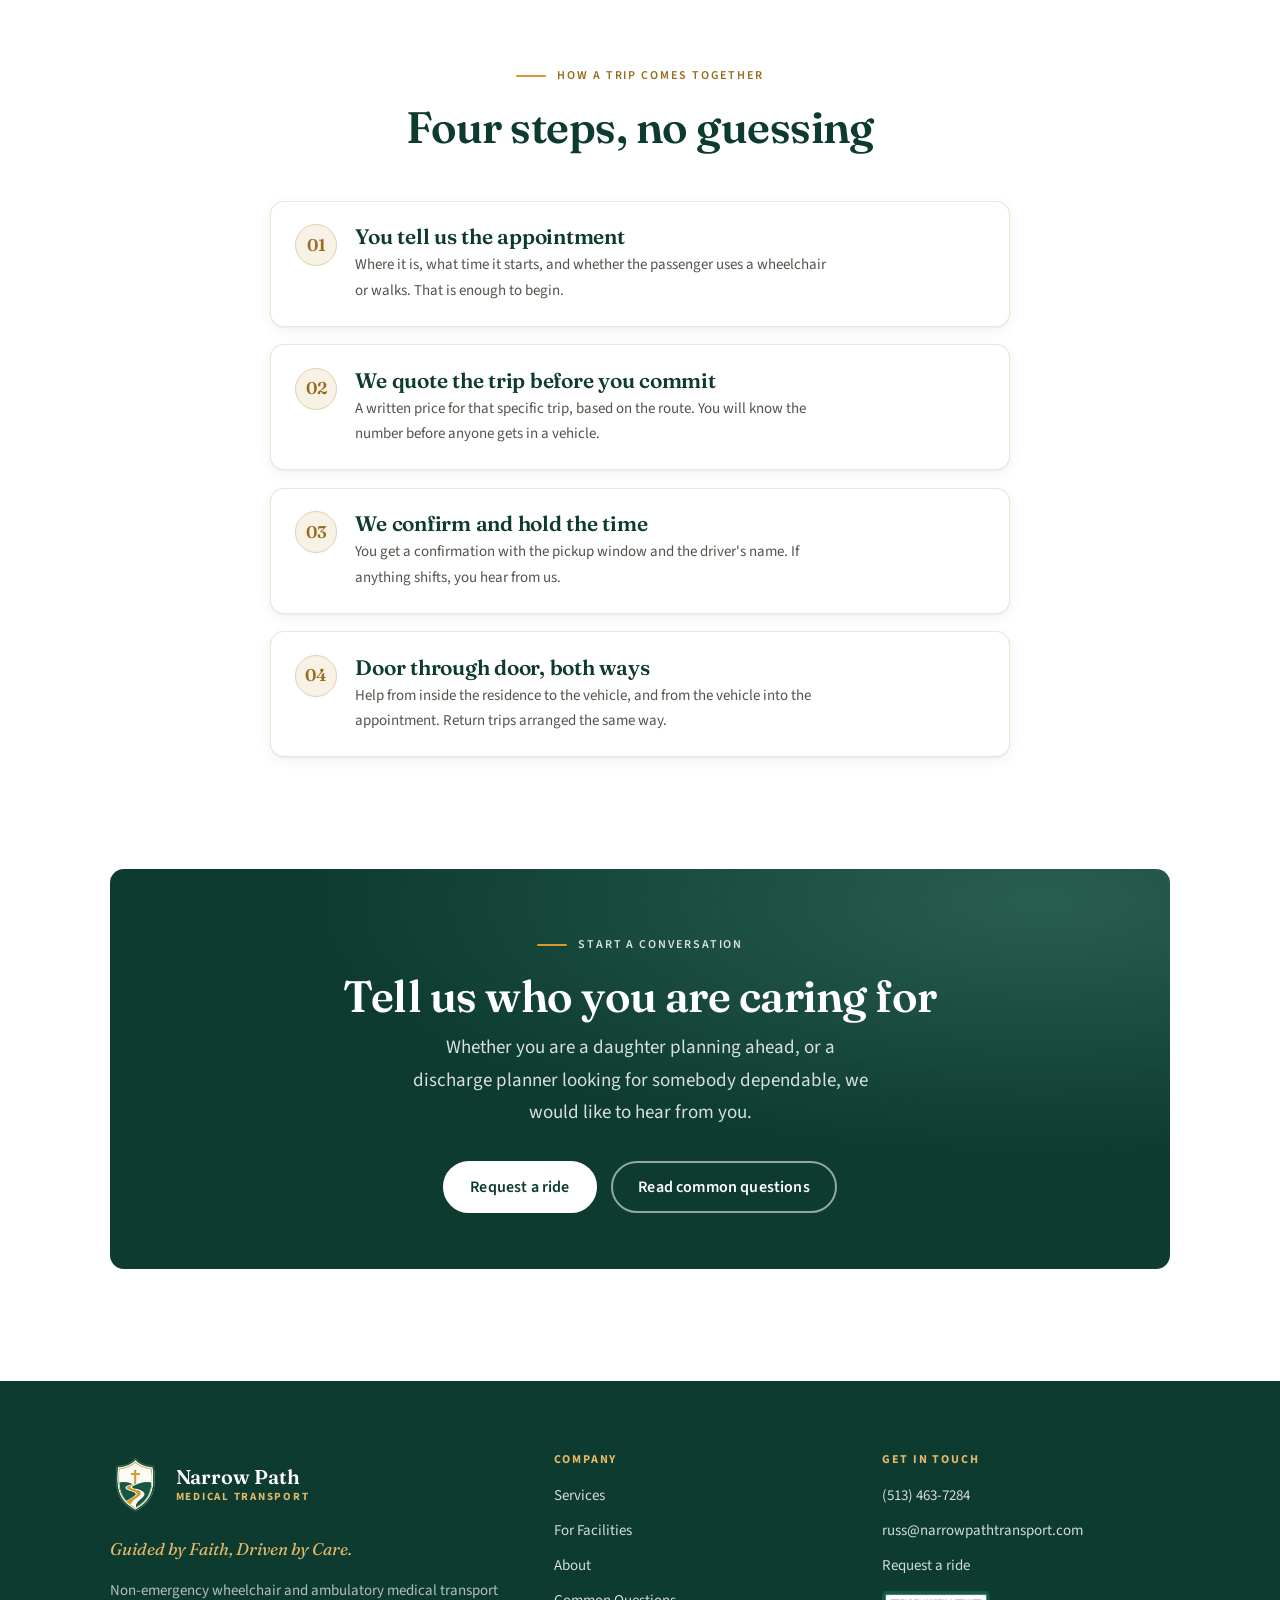
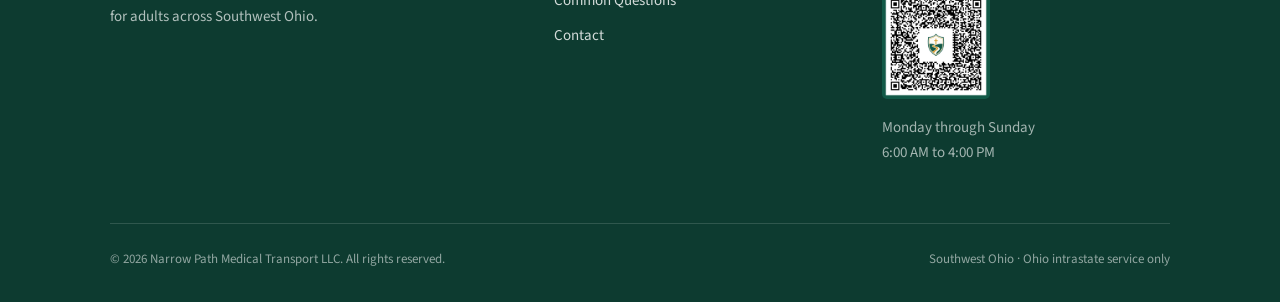
==== commit c1b31485: "Remove Montgomery County and Dayton from the service area Service area confirmed by Russ on 2026-11-" ====
--- a/index.html
+++ b/index.html
@@ -4,7 +4,7 @@
 <meta charset="utf-8">
 <meta name="viewport" content="width=device-width, initial-scale=1">
 <title>Narrow Path Medical Transport | Wheelchair &amp; Ambulatory Transport, Southwest Ohio</title>
-<meta name="description" content="Non-emergency wheelchair and ambulatory medical transport across Hamilton, Butler, Warren, Clermont and Montgomery counties. Guided by Faith, Driven by Care.">
+<meta name="description" content="Non-emergency wheelchair and ambulatory medical transport across Hamilton, Butler, Warren and Clermont counties. Guided by Faith, Driven by Care.">
 <link rel="canonical" href="https://narrowpathtransport.com/">
 <meta property="og:type" content="website">
 <meta property="og:title" content="Narrow Path Medical Transport">
@@ -83,7 +83,7 @@
       <div class="hero__meta">
         <span>
           <svg viewBox="0 0 24 24" fill="none" stroke-width="1.8" stroke-linecap="round" stroke-linejoin="round" aria-hidden="true"><path d="M21 10c0 7-9 13-9 13s-9-6-9-13a9 9 0 0 1 18 0Z"/><circle cx="12" cy="10" r="3"/></svg>
-          Five Ohio counties
+          Four Ohio counties
         </span>
         <span>
           <svg viewBox="0 0 24 24" fill="none" stroke-width="1.8" stroke-linecap="round" stroke-linejoin="round" aria-hidden="true"><circle cx="12" cy="12" r="9"/><path d="M12 7v5l3 2"/></svg>
@@ -304,10 +304,10 @@
     <div class="split">
       <div>
         <p class="eyebrow">Where we go</p>
-        <h2>Five contiguous counties</h2>
+        <h2>Four contiguous counties</h2>
         <p>
-          Our footprint follows the I-75 and I-71 corridors, roughly a 55 mile operating
-          radius. Ohio only, and we say so plainly rather than stretching to cover a trip
+          Our footprint follows the I-75 and I-71 corridors around Cincinnati.
+          Ohio only, and we say so plainly rather than stretching to cover a trip
           we should not take.
         </p>
       </div>
@@ -335,12 +335,6 @@
           <h4>Clermont County</h4>
           <ul class="pills">
             <li>Batavia</li><li>Milford</li><li>Amelia</li>
-          </ul>
-        </div>
-        <div class="area-group">
-          <h4>Montgomery County</h4>
-          <ul class="pills">
-            <li>Dayton</li><li>Kettering</li><li>Centerville</li>
           </ul>
         </div>
       </div>
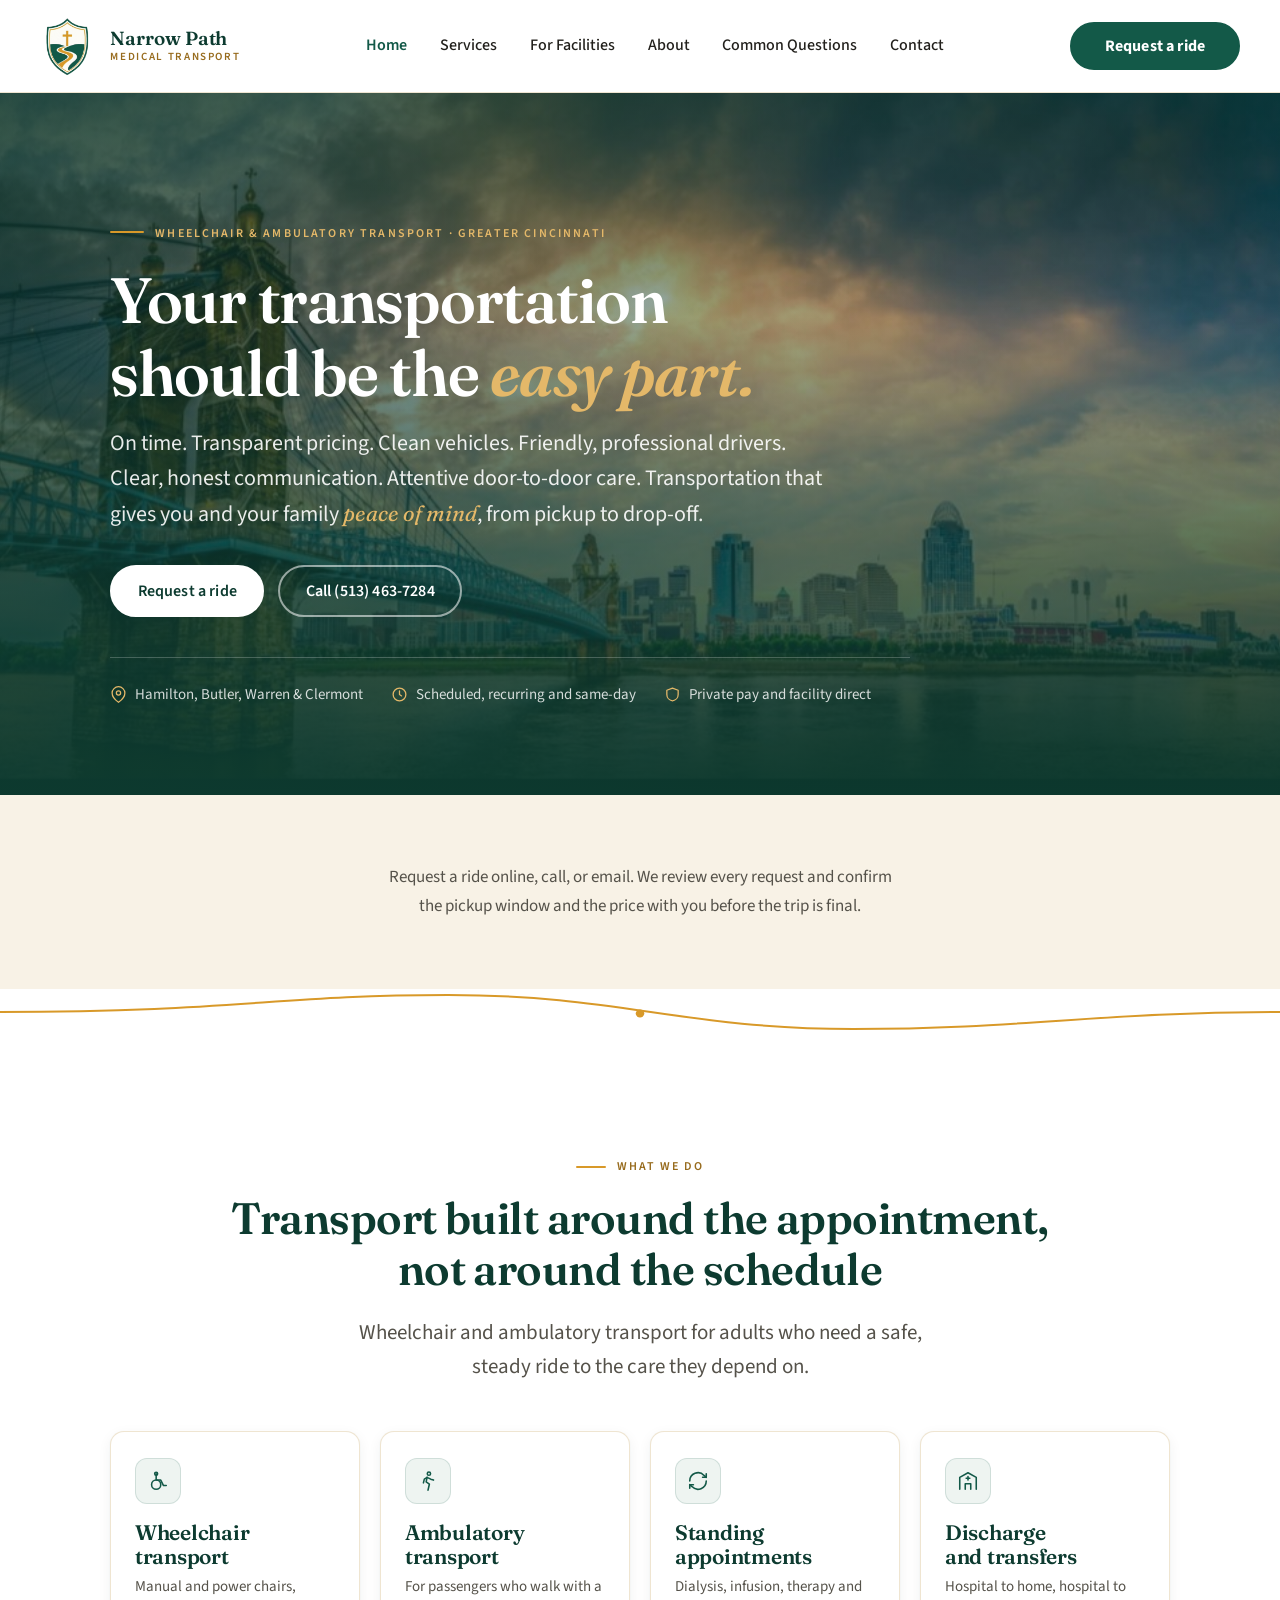
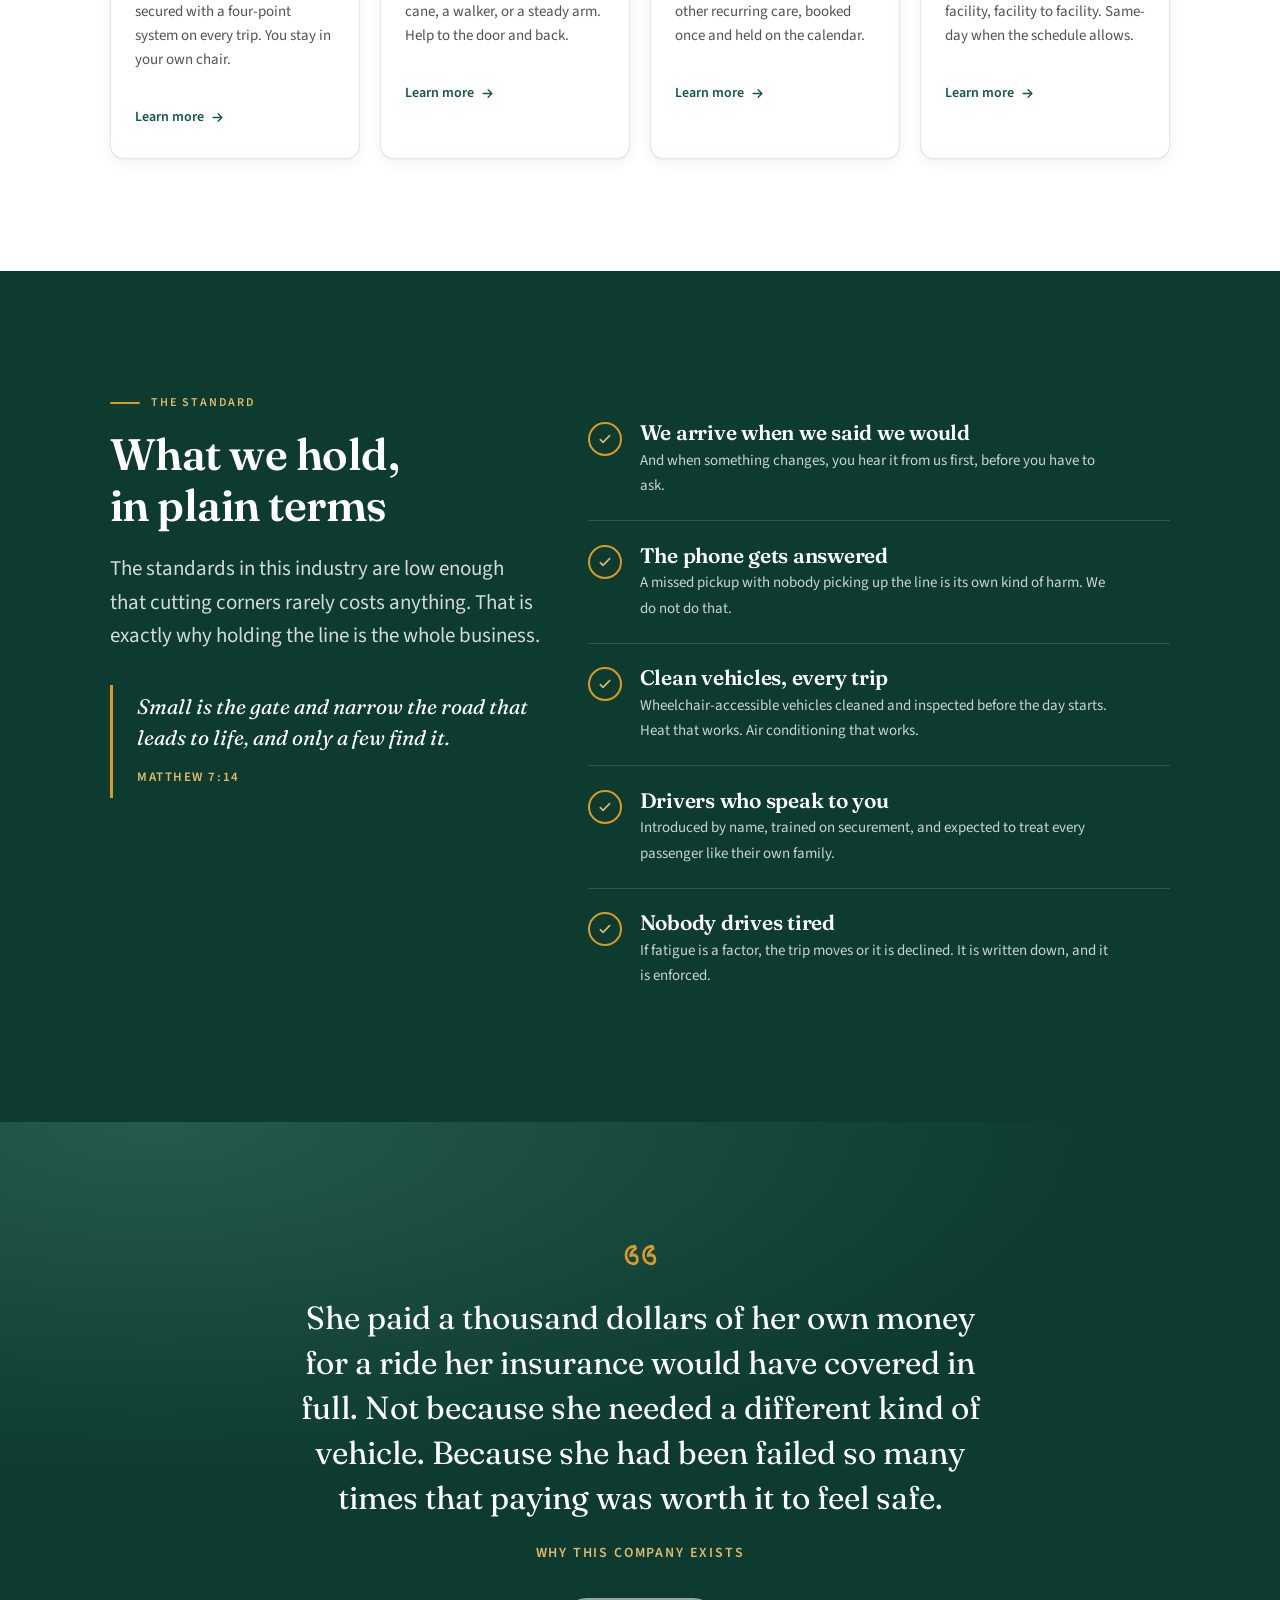
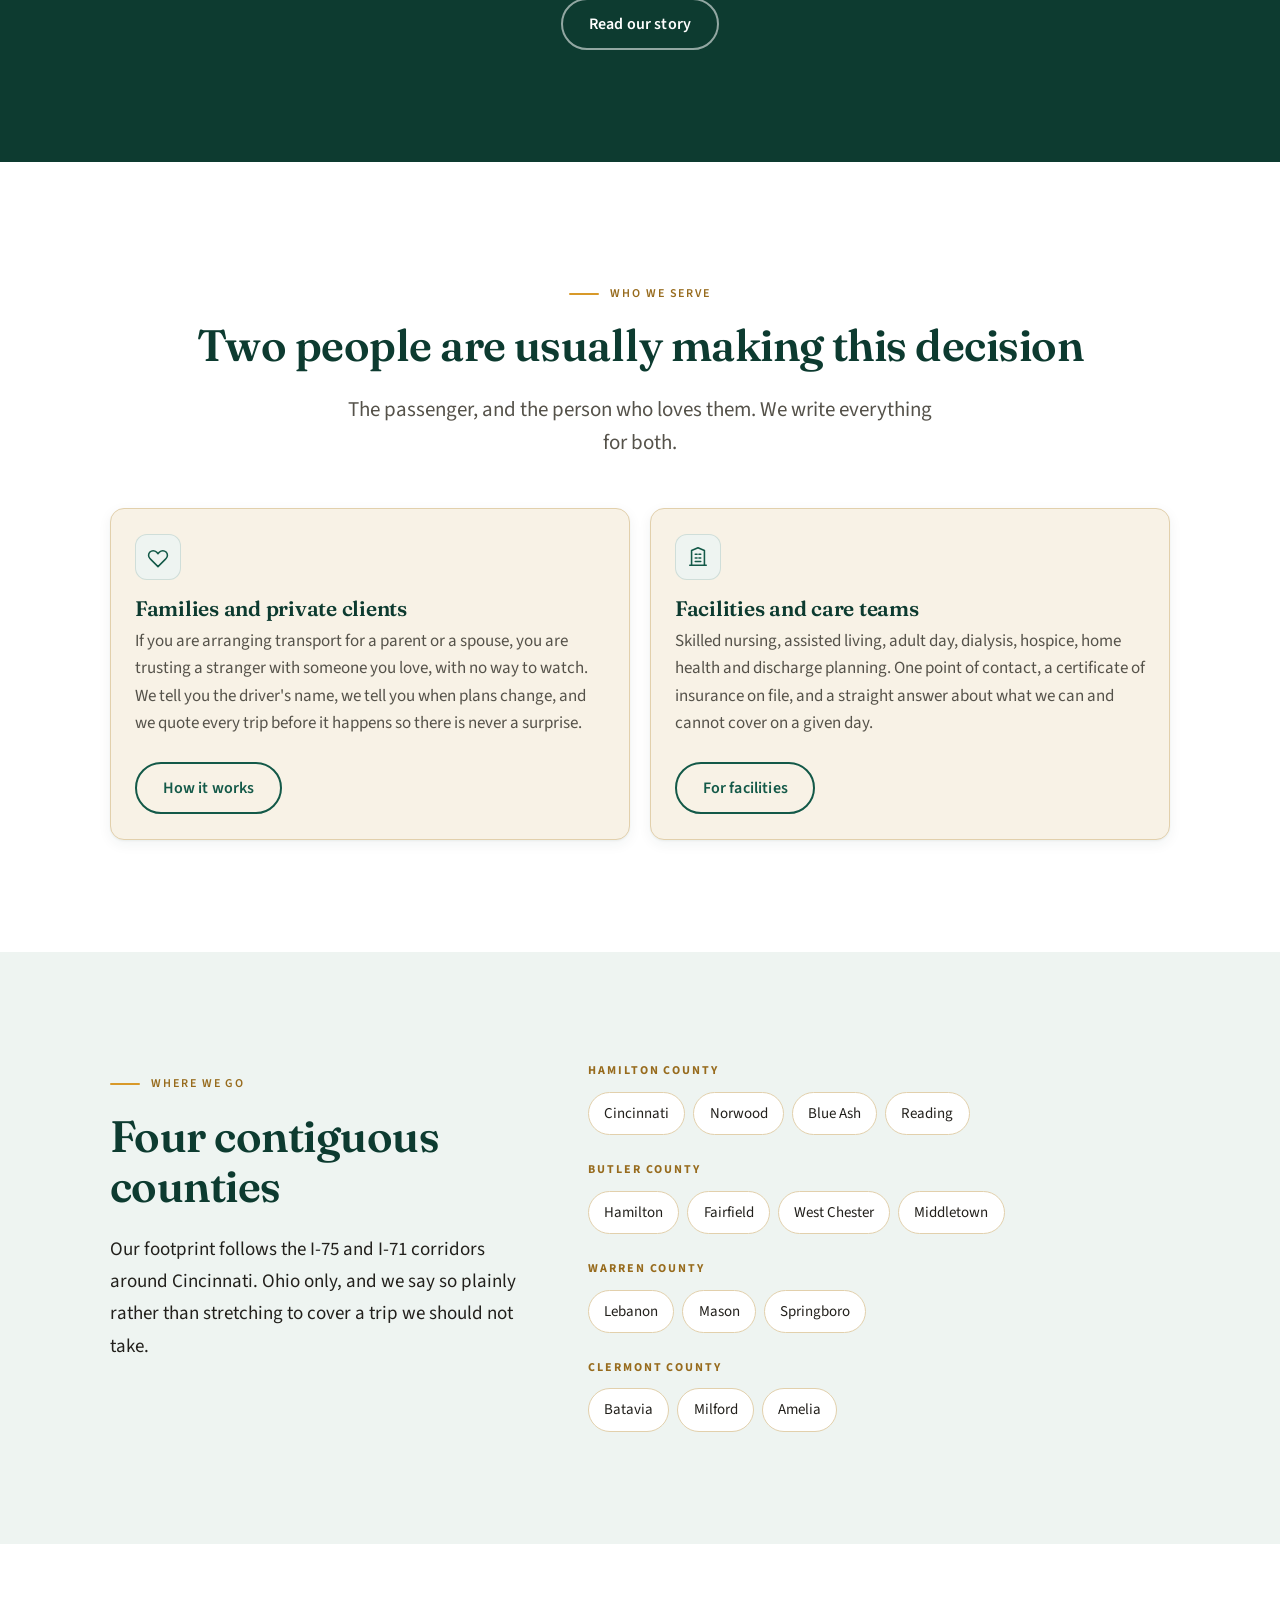
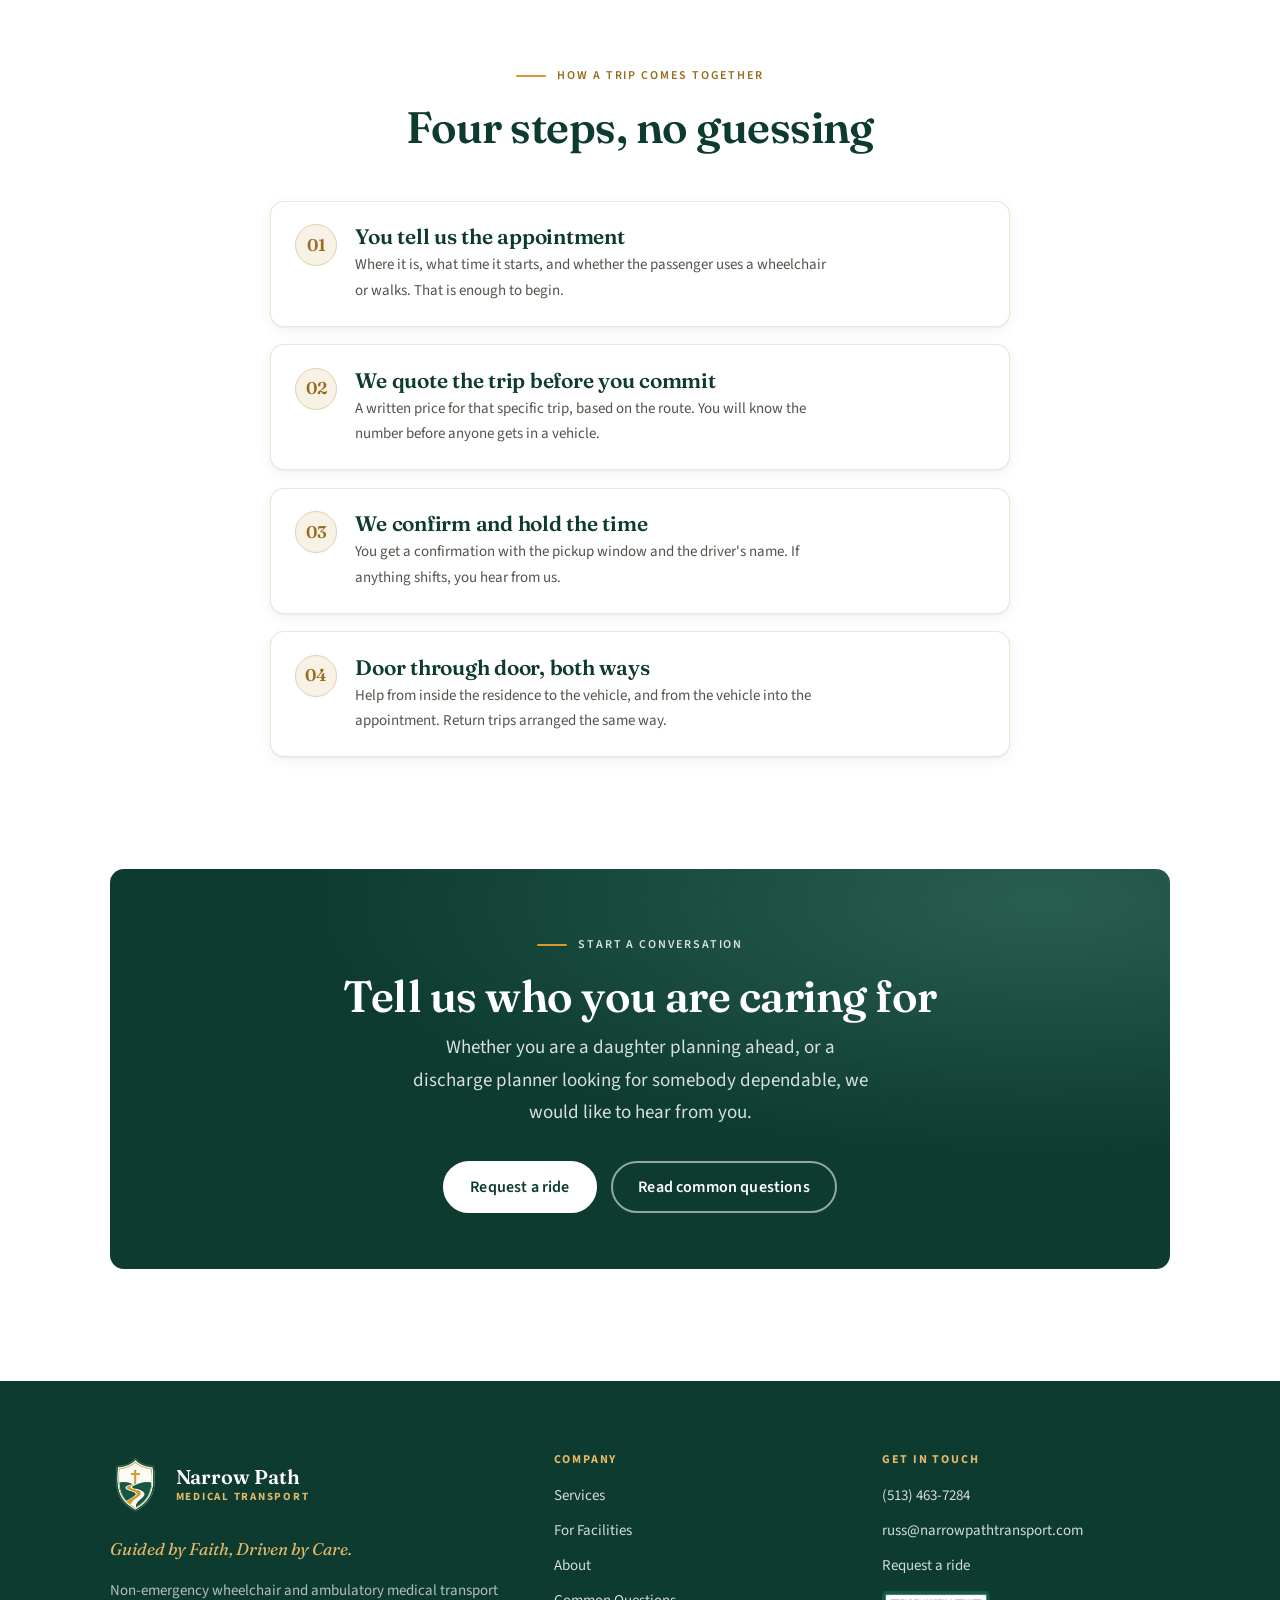
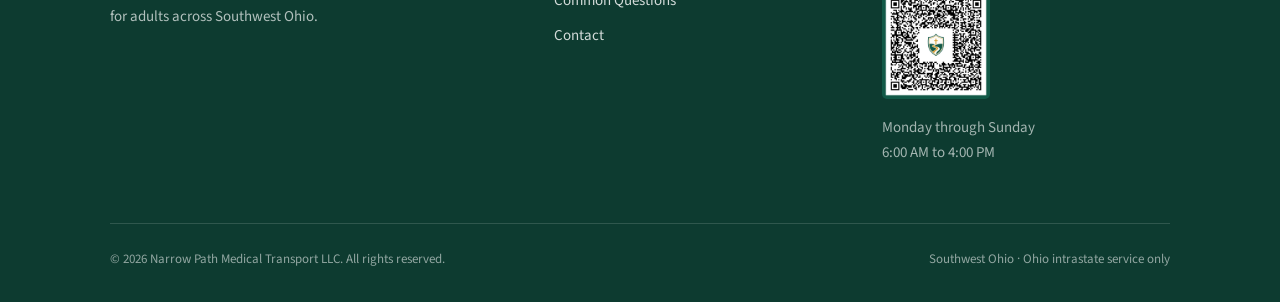
==== commit 4fe6ca82: "Hero: Greater Cincinnati kicker and named counties Russ requested on 2026-11-11: hero kicker reads G" ====
--- a/index.html
+++ b/index.html
@@ -70,7 +70,7 @@
 
   <div class="wrap hero__inner">
     <div class="hero__content">
-      <p class="hero__kicker">Wheelchair &amp; ambulatory transport · Southwest Ohio</p>
+      <p class="hero__kicker">Wheelchair &amp; ambulatory transport · Greater Cincinnati</p>
       <h1>Your transportation should be the <em>easy&nbsp;part.</em></h1>
       <p class="hero__lede">
         On time. Transparent pricing. Clean vehicles. Friendly, professional drivers. Clear, honest communication. Attentive door-to-door care. Transportation that gives you and your family <em>peace of mind</em>, from pickup to drop-off.
@@ -83,7 +83,7 @@
       <div class="hero__meta">
         <span>
           <svg viewBox="0 0 24 24" fill="none" stroke-width="1.8" stroke-linecap="round" stroke-linejoin="round" aria-hidden="true"><path d="M21 10c0 7-9 13-9 13s-9-6-9-13a9 9 0 0 1 18 0Z"/><circle cx="12" cy="10" r="3"/></svg>
-          Four Ohio counties
+          Hamilton, Butler, Warren &amp; Clermont
         </span>
         <span>
           <svg viewBox="0 0 24 24" fill="none" stroke-width="1.8" stroke-linecap="round" stroke-linejoin="round" aria-hidden="true"><circle cx="12" cy="12" r="9"/><path d="M12 7v5l3 2"/></svg>
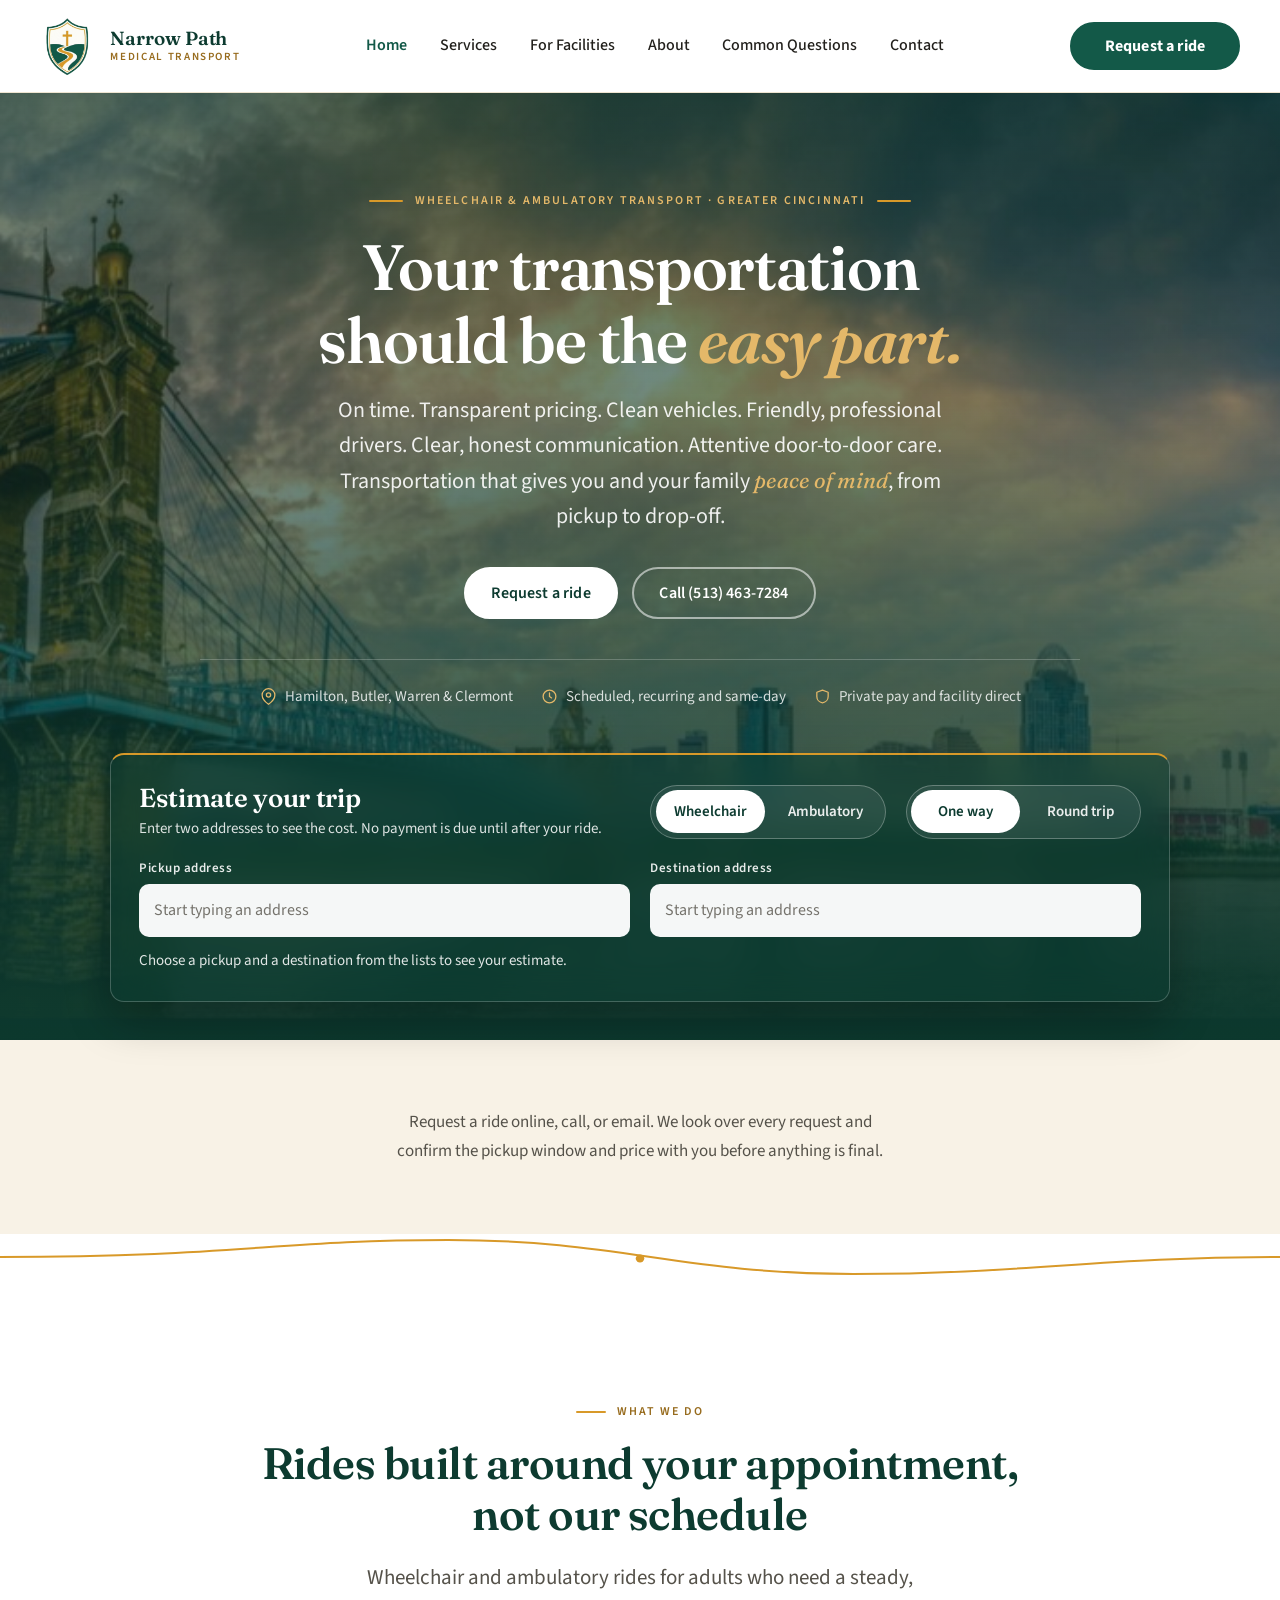
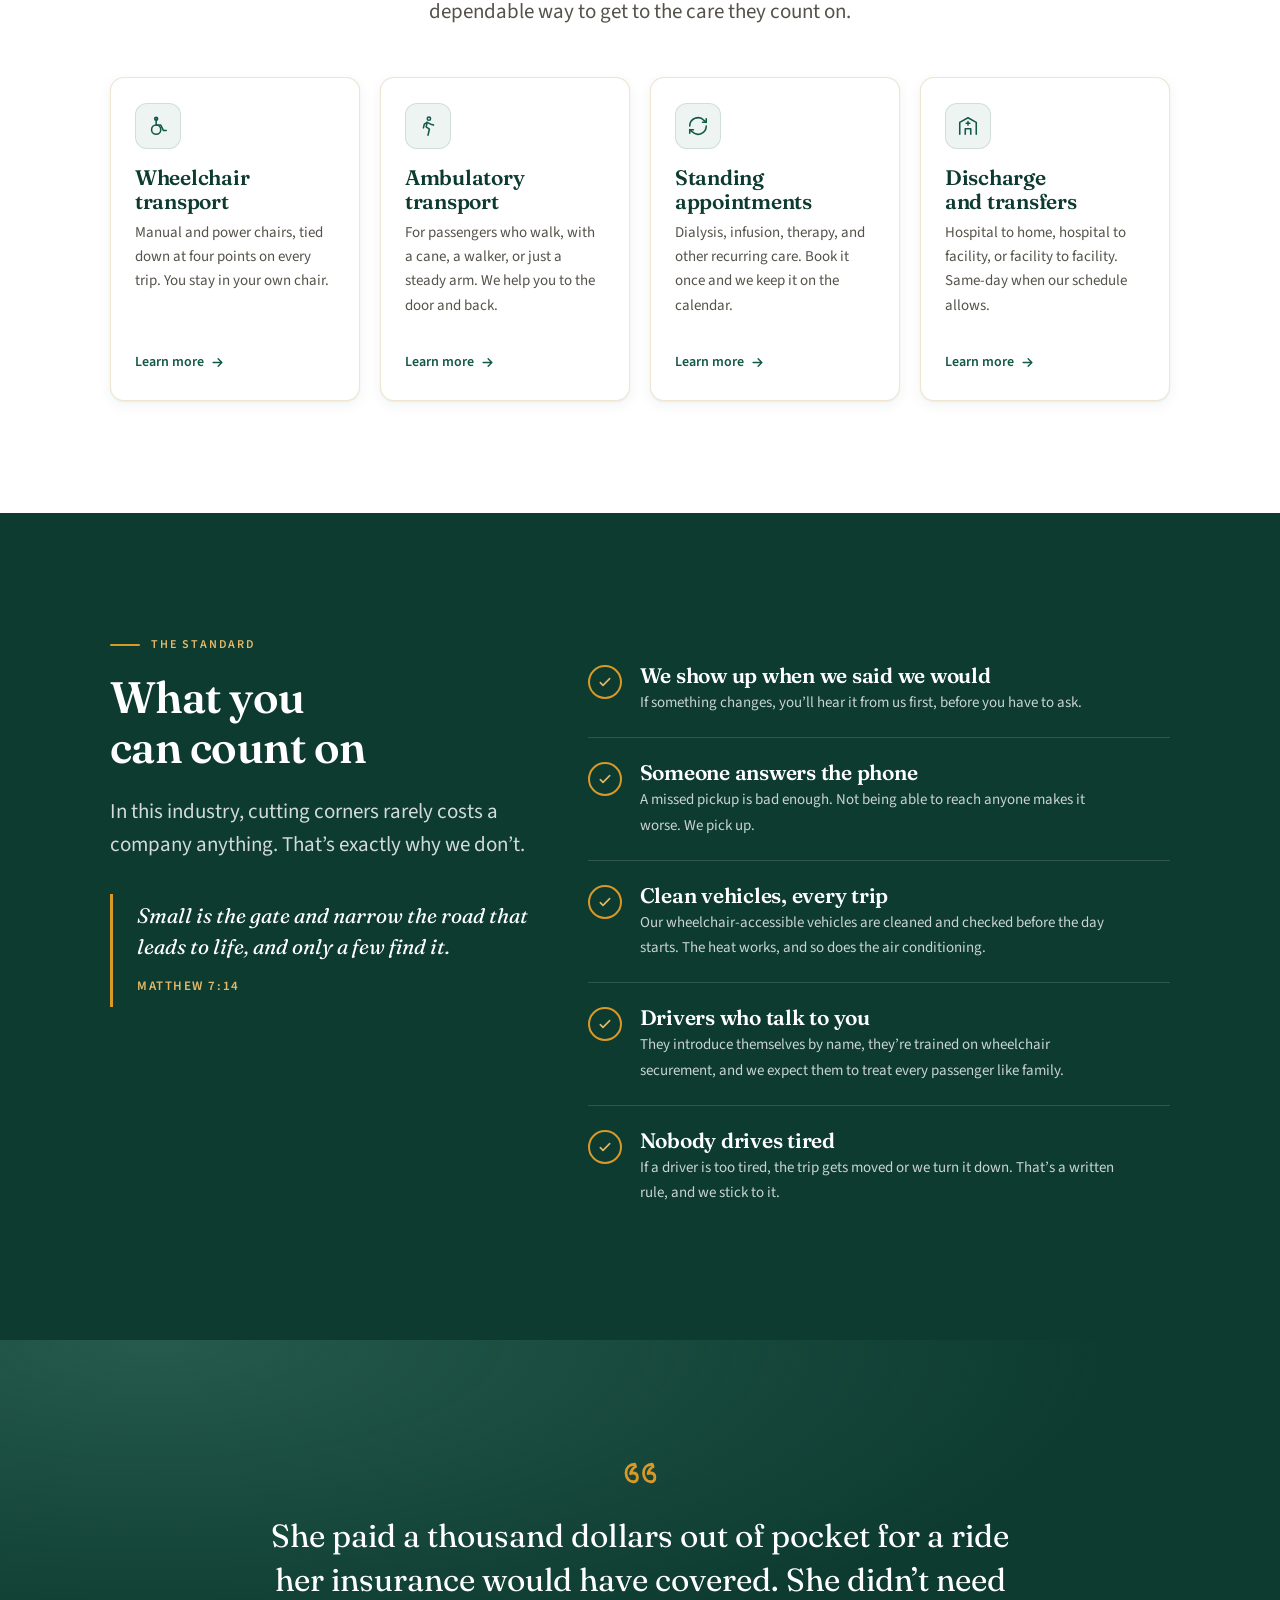
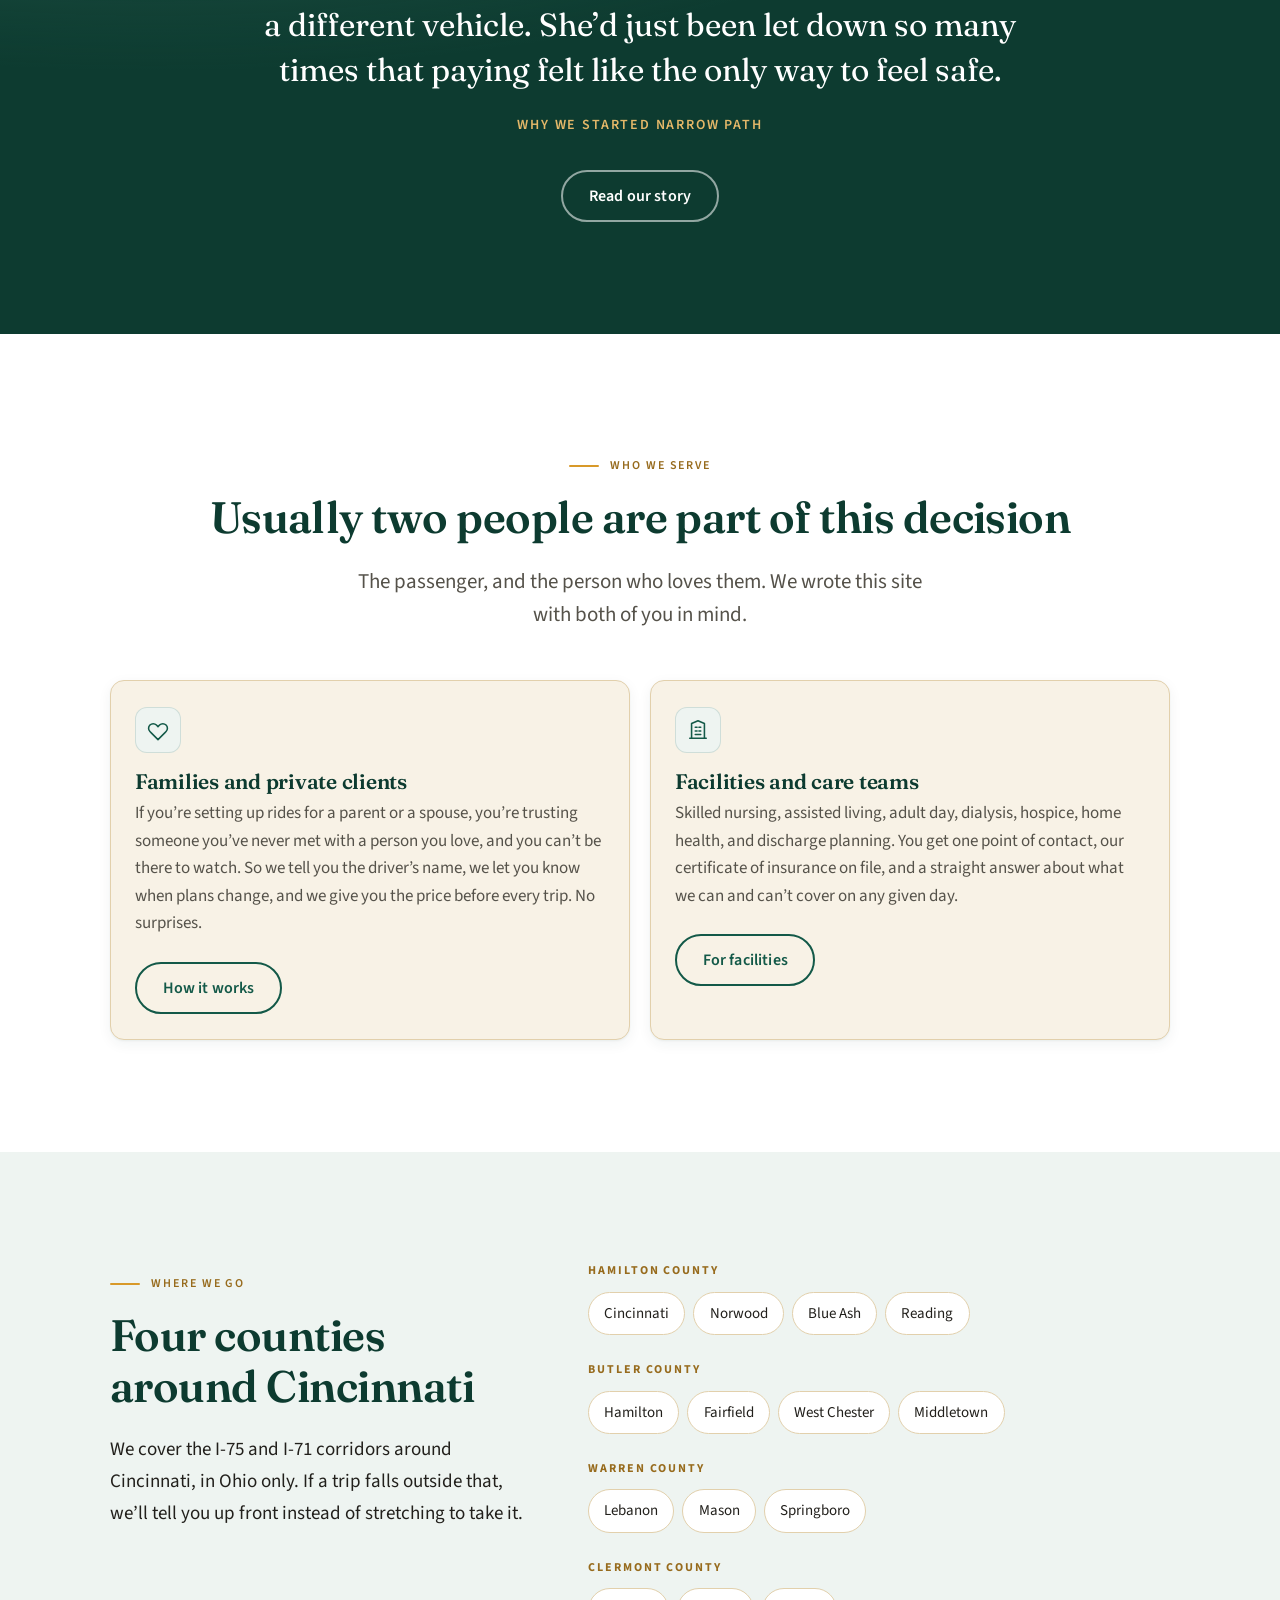
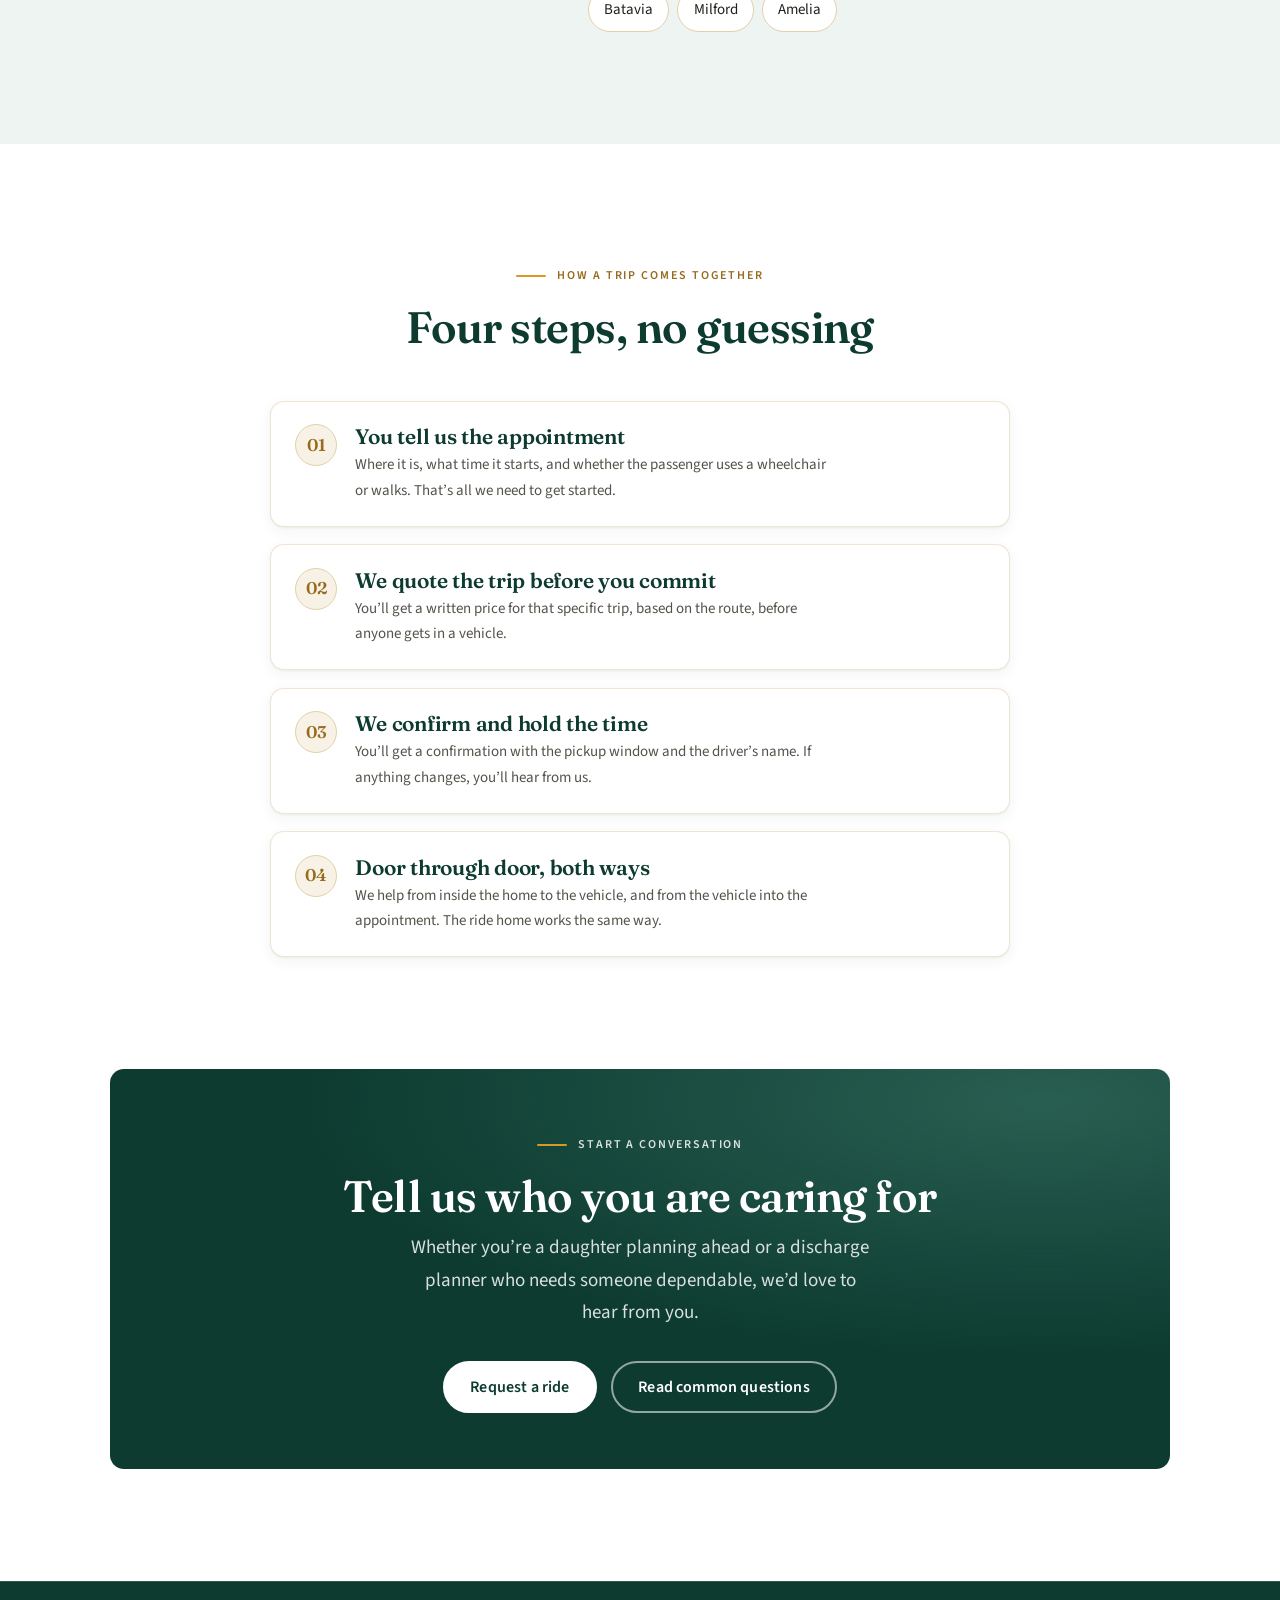
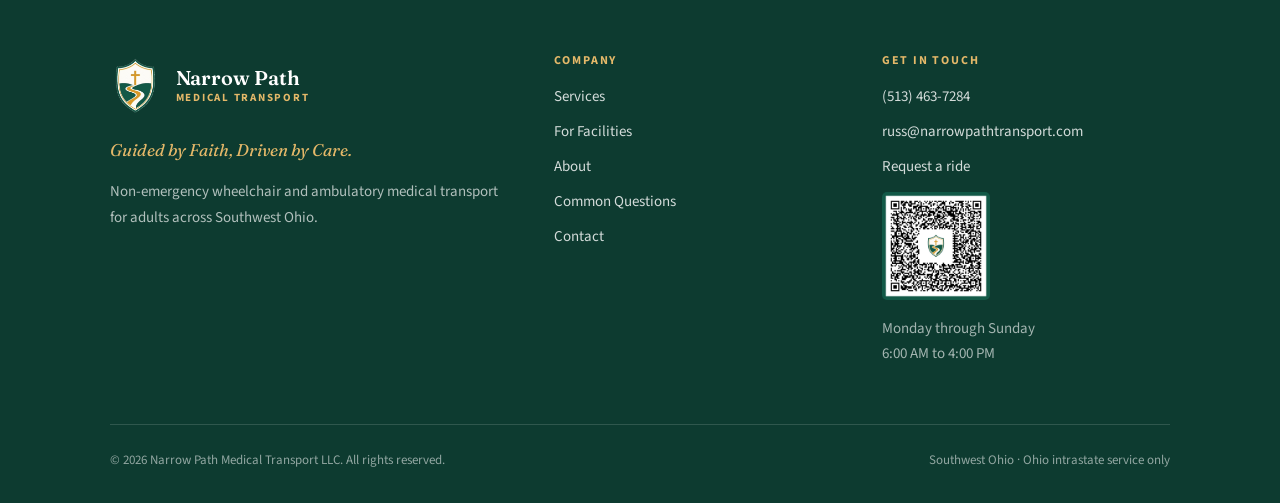
==== commit c59a5527: "Polish layout and rewrite site copy in plain, natural language Layout: four trip-type cards now sit " ====
--- a/index.html
+++ b/index.html
@@ -95,6 +95,45 @@
         </span>
       </div>
     </div>
+
+    <!-- Trip estimate tool. Hidden until js/quote-config.js has a Google key. -->
+    <aside class="estimator" id="estimator" aria-labelledby="estimatorTitle" hidden>
+      <h2 class="estimator__title" id="estimatorTitle">Estimate your trip</h2>
+      <p class="estimator__sub">Enter two addresses to see the cost. No payment is due until after your ride.</p>
+
+      <fieldset class="estimator__seg">
+        <legend class="visually-hidden">Transportation type</legend>
+        <input type="radio" name="estimatorService" id="svcWheelchair" value="wheelchair" checked>
+        <label for="svcWheelchair">Wheelchair</label>
+        <input type="radio" name="estimatorService" id="svcAmbulatory" value="ambulatory">
+        <label for="svcAmbulatory">Ambulatory</label>
+      </fieldset>
+
+      <fieldset class="estimator__seg">
+        <legend class="visually-hidden">Trip type</legend>
+        <input type="radio" name="estimatorTrip" id="tripOneway" value="oneway" checked>
+        <label for="tripOneway">One way</label>
+        <input type="radio" name="estimatorTrip" id="tripRound" value="roundtrip">
+        <label for="tripRound">Round trip</label>
+      </fieldset>
+
+      <div class="estimator__field">
+        <label for="estimatorPickup">Pickup address</label>
+        <input id="estimatorPickup" type="text" role="combobox" aria-expanded="false" aria-controls="estimatorPickupList" aria-autocomplete="list" autocomplete="off" spellcheck="false" placeholder="Start typing an address">
+        <ul class="estimator__list" id="estimatorPickupList" role="listbox" aria-label="Pickup suggestions" hidden></ul>
+      </div>
+      <div class="estimator__field">
+        <label for="estimatorDest">Destination address</label>
+        <input id="estimatorDest" type="text" role="combobox" aria-expanded="false" aria-controls="estimatorDestList" aria-autocomplete="list" autocomplete="off" spellcheck="false" placeholder="Start typing an address">
+        <ul class="estimator__list" id="estimatorDestList" role="listbox" aria-label="Destination suggestions" hidden></ul>
+      </div>
+
+      <div class="estimator__map-wrap" id="estimatorMapWrap" hidden>
+        <div class="estimator__map" id="estimatorMap" role="img" aria-label="Map showing the driving route from pickup to destination"></div>
+      </div>
+
+      <div class="estimator__result" id="estimatorResult" aria-live="polite"></div>
+    </aside>
   </div>
 </section>
 
@@ -102,8 +141,7 @@
 <section class="band band--tight band--cream">
   <div class="wrap wrap--narrow section-head--center">
     <p style="max-width:64ch;margin-inline:auto;color:var(--ink-soft);font-size:1.0625rem;">
-      Request a ride online, call, or email. We review every request and confirm the
-      pickup window and the price with you before the trip is final.
+      Request a ride online, call, or email. We look over every request and confirm the pickup window and price with you before anything is final.
     </p>
   </div>
 </section>
@@ -120,10 +158,9 @@
   <div class="wrap">
     <div class="section-head section-head--center">
       <p class="eyebrow">What we do</p>
-      <h2>Transport built around the appointment,<br>not around the schedule</h2>
+      <h2>Rides built around your appointment,<br>not our schedule</h2>
       <p class="lede">
-        Wheelchair and ambulatory transport for adults who need a safe, steady ride to
-        the care they depend on.
+        Wheelchair and ambulatory rides for adults who need a steady, dependable way to get to the care they count on.
       </p>
     </div>
 
@@ -133,7 +170,7 @@
           <svg viewBox="0 0 24 24" stroke-linecap="round" stroke-linejoin="round" aria-hidden="true"><circle cx="10" cy="16" r="5"/><path d="M10 4v7h5l3 6h3"/><circle cx="10" cy="4" r="1.6"/></svg>
         </span>
         <h3>Wheelchair transport</h3>
-        <p>Manual and power chairs, secured with a four-point system on every trip. You stay in your own chair.</p>
+        <p>Manual and power chairs, tied down at four points on every trip. You stay in your own chair.</p>
         <span class="card__more">Learn more
           <svg viewBox="0 0 24 24" fill="none" stroke="currentColor" stroke-width="2.2" stroke-linecap="round" stroke-linejoin="round" aria-hidden="true"><path d="M5 12h13m-5-6 6 6-6 6"/></svg>
         </span>
@@ -144,7 +181,7 @@
           <svg viewBox="0 0 24 24" stroke-linecap="round" stroke-linejoin="round" aria-hidden="true"><circle cx="13" cy="4" r="1.8"/><path d="M12 22l1.5-6.5L10 13l1-5 4 2 3 1"/><path d="M11 8 8 10l-1 4"/></svg>
         </span>
         <h3>Ambulatory transport</h3>
-        <p>For passengers who walk with a cane, a walker, or a steady arm. Help to the door and back.</p>
+        <p>For passengers who walk, with a cane, a walker, or just a steady arm. We help you to the door and back.</p>
         <span class="card__more">Learn more
           <svg viewBox="0 0 24 24" fill="none" stroke="currentColor" stroke-width="2.2" stroke-linecap="round" stroke-linejoin="round" aria-hidden="true"><path d="M5 12h13m-5-6 6 6-6 6"/></svg>
         </span>
@@ -155,7 +192,7 @@
           <svg viewBox="0 0 24 24" stroke-linecap="round" stroke-linejoin="round" aria-hidden="true"><path d="M3 12a9 9 0 0 1 15.6-6.1L21 8"/><path d="M21 4v4h-4"/><path d="M21 12a9 9 0 0 1-15.6 6.1L3 16"/><path d="M3 20v-4h4"/></svg>
         </span>
         <h3>Standing appointments</h3>
-        <p>Dialysis, infusion, therapy and other recurring care, booked once and held on the calendar.</p>
+        <p>Dialysis, infusion, therapy, and other recurring care. Book it once and we keep it on the calendar.</p>
         <span class="card__more">Learn more
           <svg viewBox="0 0 24 24" fill="none" stroke="currentColor" stroke-width="2.2" stroke-linecap="round" stroke-linejoin="round" aria-hidden="true"><path d="M5 12h13m-5-6 6 6-6 6"/></svg>
         </span>
@@ -166,7 +203,7 @@
           <svg viewBox="0 0 24 24" stroke-linecap="round" stroke-linejoin="round" aria-hidden="true"><path d="M3 21V8l9-5 9 5v13"/><path d="M9 21v-6h6v6"/><path d="M12 7v4M10 9h4"/></svg>
         </span>
         <h3>Discharge and transfers</h3>
-        <p>Hospital to home, hospital to facility, facility to facility. Same-day when the schedule allows.</p>
+        <p>Hospital to home, hospital to facility, or facility to facility. Same-day when our schedule allows.</p>
         <span class="card__more">Learn more
           <svg viewBox="0 0 24 24" fill="none" stroke="currentColor" stroke-width="2.2" stroke-linecap="round" stroke-linejoin="round" aria-hidden="true"><path d="M5 12h13m-5-6 6 6-6 6"/></svg>
         </span>
@@ -181,10 +218,9 @@
     <div class="split">
       <div>
         <p class="eyebrow">The standard</p>
-        <h2>What we hold, in plain terms</h2>
+        <h2>What you can count on</h2>
         <p class="lede">
-          The standards in this industry are low enough that cutting corners rarely
-          costs anything. That is exactly why holding the line is the whole business.
+          In this industry, cutting corners rarely costs a company anything. That&rsquo;s exactly why we don&rsquo;t.
         </p>
         <div class="verse" style="margin-top:2rem;">
           <p>Small is the gate and narrow the road that leads to life, and only a few find it.</p>
@@ -196,36 +232,36 @@
         <div class="standard">
           <span class="standard__mark"><svg viewBox="0 0 24 24" stroke-linecap="round" stroke-linejoin="round" aria-hidden="true"><path d="m5 13 4 4L19 7"/></svg></span>
           <div>
-            <h4>We arrive when we said we would</h4>
-            <p>And when something changes, you hear it from us first, before you have to ask.</p>
+            <h4>We show up when we said we would</h4>
+            <p>If something changes, you&rsquo;ll hear it from us first, before you have to ask.</p>
           </div>
         </div>
         <div class="standard">
           <span class="standard__mark"><svg viewBox="0 0 24 24" stroke-linecap="round" stroke-linejoin="round" aria-hidden="true"><path d="m5 13 4 4L19 7"/></svg></span>
           <div>
-            <h4>The phone gets answered</h4>
-            <p>A missed pickup with nobody picking up the line is its own kind of harm. We do not do that.</p>
+            <h4>Someone answers the phone</h4>
+            <p>A missed pickup is bad enough. Not being able to reach anyone makes it worse. We pick up.</p>
           </div>
         </div>
         <div class="standard">
           <span class="standard__mark"><svg viewBox="0 0 24 24" stroke-linecap="round" stroke-linejoin="round" aria-hidden="true"><path d="m5 13 4 4L19 7"/></svg></span>
           <div>
             <h4>Clean vehicles, every trip</h4>
-            <p>Wheelchair-accessible vehicles cleaned and inspected before the day starts. Heat that works. Air conditioning that works.</p>
+            <p>Our wheelchair-accessible vehicles are cleaned and checked before the day starts. The heat works, and so does the air conditioning.</p>
           </div>
         </div>
         <div class="standard">
           <span class="standard__mark"><svg viewBox="0 0 24 24" stroke-linecap="round" stroke-linejoin="round" aria-hidden="true"><path d="m5 13 4 4L19 7"/></svg></span>
           <div>
-            <h4>Drivers who speak to you</h4>
-            <p>Introduced by name, trained on securement, and expected to treat every passenger like their own family.</p>
+            <h4>Drivers who talk to you</h4>
+            <p>They introduce themselves by name, they&rsquo;re trained on wheelchair securement, and we expect them to treat every passenger like family.</p>
           </div>
         </div>
         <div class="standard">
           <span class="standard__mark"><svg viewBox="0 0 24 24" stroke-linecap="round" stroke-linejoin="round" aria-hidden="true"><path d="m5 13 4 4L19 7"/></svg></span>
           <div>
             <h4>Nobody drives tired</h4>
-            <p>If fatigue is a factor, the trip moves or it is declined. It is written down, and it is enforced.</p>
+            <p>If a driver is too tired, the trip gets moved or we turn it down. That&rsquo;s a written rule, and we stick to it.</p>
           </div>
         </div>
       </div>
@@ -239,12 +275,9 @@
     <div class="quote">
       <svg class="quote__mark" viewBox="0 0 24 24" stroke-linecap="round" stroke-linejoin="round" aria-hidden="true"><path d="M9 7C6 7 4 9 4 12s2 5 4 5c1.5 0 2.5-1 2.5-2.5S9.5 12 8 12c-.6 0-1 .1-1.4.4C7 10.5 8 9 9.5 8.4L9 7Z"/><path d="M19 7c-3 0-5 2-5 5s2 5 4 5c1.5 0 2.5-1 2.5-2.5S19.5 12 18 12c-.6 0-1 .1-1.4.4C17 10.5 18 9 19.5 8.4L19 7Z"/></svg>
       <p>
-        She paid a thousand dollars of her own money for a ride her insurance would
-        have covered in full. Not because she needed a different kind of vehicle.
-        Because she had been failed so many times that paying was worth it to feel
-        safe.
+        She paid a thousand dollars out of pocket for a ride her insurance would have covered. She didn&rsquo;t need a different vehicle. She&rsquo;d just been let down so many times that paying felt like the only way to feel safe.
       </p>
-      <cite>Why this company exists</cite>
+      <cite>Why we started Narrow Path</cite>
       <div class="btn-row" style="justify-content:center;">
         <a class="btn btn--outline-light" href="about.html">Read our story</a>
       </div>
@@ -257,9 +290,9 @@
   <div class="wrap">
     <div class="section-head section-head--center">
       <p class="eyebrow">Who we serve</p>
-      <h2>Two people are usually making this decision</h2>
+      <h2>Usually two people are part of this decision</h2>
       <p class="lede">
-        The passenger, and the person who loves them. We write everything for both.
+        The passenger, and the person who loves them. We wrote this site with both of you in mind.
       </p>
     </div>
 
@@ -270,10 +303,7 @@
         </span>
         <h3>Families and private clients</h3>
         <p style="font-size:1.0625rem;">
-          If you are arranging transport for a parent or a spouse, you are trusting a
-          stranger with someone you love, with no way to watch. We tell you the driver's
-          name, we tell you when plans change, and we quote every trip before it happens
-          so there is never a surprise.
+          If you&rsquo;re setting up rides for a parent or a spouse, you&rsquo;re trusting someone you&rsquo;ve never met with a person you love, and you can&rsquo;t be there to watch. So we tell you the driver&rsquo;s name, we let you know when plans change, and we give you the price before every trip. No surprises.
         </p>
         <div class="btn-row" style="margin-top:1.5rem;">
           <a class="btn btn--ghost" href="services.html">How it works</a>
@@ -286,9 +316,7 @@
         </span>
         <h3>Facilities and care teams</h3>
         <p style="font-size:1.0625rem;">
-          Skilled nursing, assisted living, adult day, dialysis, hospice, home health and
-          discharge planning. One point of contact, a certificate of insurance on file,
-          and a straight answer about what we can and cannot cover on a given day.
+          Skilled nursing, assisted living, adult day, dialysis, hospice, home health, and discharge planning. You get one point of contact, our certificate of insurance on file, and a straight answer about what we can and can&rsquo;t cover on any given day.
         </p>
         <div class="btn-row" style="margin-top:1.5rem;">
           <a class="btn btn--ghost" href="facilities.html">For facilities</a>
@@ -304,11 +332,9 @@
     <div class="split">
       <div>
         <p class="eyebrow">Where we go</p>
-        <h2>Four contiguous counties</h2>
+        <h2>Four counties around Cincinnati</h2>
         <p>
-          Our footprint follows the I-75 and I-71 corridors around Cincinnati.
-          Ohio only, and we say so plainly rather than stretching to cover a trip
-          we should not take.
+          We cover the I-75 and I-71 corridors around Cincinnati, in Ohio only. If a trip falls outside that, we&rsquo;ll tell you up front instead of stretching to take it.
         </p>
       </div>
 
@@ -354,25 +380,25 @@
       <div class="step">
         <div>
           <h4>You tell us the appointment</h4>
-          <p>Where it is, what time it starts, and whether the passenger uses a wheelchair or walks. That is enough to begin.</p>
+          <p>Where it is, what time it starts, and whether the passenger uses a wheelchair or walks. That&rsquo;s all we need to get started.</p>
         </div>
       </div>
       <div class="step">
         <div>
           <h4>We quote the trip before you commit</h4>
-          <p>A written price for that specific trip, based on the route. You will know the number before anyone gets in a vehicle.</p>
+          <p>You&rsquo;ll get a written price for that specific trip, based on the route, before anyone gets in a vehicle.</p>
         </div>
       </div>
       <div class="step">
         <div>
           <h4>We confirm and hold the time</h4>
-          <p>You get a confirmation with the pickup window and the driver's name. If anything shifts, you hear from us.</p>
+          <p>You&rsquo;ll get a confirmation with the pickup window and the driver&rsquo;s name. If anything changes, you&rsquo;ll hear from us.</p>
         </div>
       </div>
       <div class="step">
         <div>
           <h4>Door through door, both ways</h4>
-          <p>Help from inside the residence to the vehicle, and from the vehicle into the appointment. Return trips arranged the same way.</p>
+          <p>We help from inside the home to the vehicle, and from the vehicle into the appointment. The ride home works the same way.</p>
         </div>
       </div>
     </div>
@@ -386,8 +412,7 @@
       <p class="eyebrow" style="justify-content:center;">Start a conversation</p>
       <h2>Tell us who you are caring for</h2>
       <p>
-        Whether you are a daughter planning ahead, or a discharge planner looking for
-        somebody dependable, we would like to hear from you.
+        Whether you&rsquo;re a daughter planning ahead or a discharge planner who needs someone dependable, we&rsquo;d love to hear from you.
       </p>
       <div class="btn-row">
         <a class="btn btn--light" href="https://outlook.office.com/book/NarrowPathTransport@narrowpathtransport.com/?ismsaljsauthenabled" target="_blank" rel="noopener noreferrer">Request a ride</a>
@@ -456,5 +481,8 @@
 </nav>
 
 <script src="js/site.js" defer></script>
+<script src="js/quote-config.js" defer></script>
+<script src="js/pricing-rules.js" defer></script>
+<script src="js/quote.js" defer></script>
 </body>
 </html>
--- a/css/site.css
+++ b/css/site.css
@@ -162,8 +162,8 @@
 .band--pine h2,
 .band--pine h3,
 .band--pine h4 { color: #fff; }
-.band--pine a { color: var(--gold-light); }
-.band--pine a:hover { color: #fff; }
+.band--pine a:not(.btn) { color: var(--gold-light); }
+.band--pine a:not(.btn):hover { color: #fff; }
 .band--pine strong { color: #fff; }
 
 /* Soft pine gradient panel, used sparingly */
@@ -441,9 +441,9 @@
       rgba(13, 59, 48, 0.30) 32%,
       rgba(13, 59, 48, 0.72) 74%,
       rgba(13, 59, 48, 0.94) 100%),
-    linear-gradient(90deg,
-      rgba(13, 59, 48, 0.55) 0%,
-      rgba(13, 59, 48, 0.12) 62%);
+    radial-gradient(ellipse 62% 58% at 50% 46%,
+      rgba(13, 59, 48, 0.50) 0%,
+      rgba(13, 59, 48, 0.14) 100%);
 }
 
 .hero__inner {
@@ -452,7 +452,12 @@
   padding-block: clamp(3rem, 8vw, 5.5rem);
 }
 
-.hero__content { max-width: 800px; }
+/* Centered hero (approved by Russ, November 11, 2026). */
+.hero__content {
+  max-width: 880px;
+  margin-inline: auto;
+  text-align: center;
+}
 
 .hero__kicker {
   display: inline-flex;
@@ -465,15 +470,21 @@
   color: var(--gold-light);
   margin-bottom: 1.15rem;
   max-width: none;
-}
-.hero__kicker::before {
+  justify-content: center;
+  text-wrap: balance;
+}
+.hero__kicker::before,
+.hero__kicker::after {
   content: "";
   width: 34px; height: 2px;
   background: var(--gold);
   border-radius: 2px;
   flex: none;
-  align-self: flex-start;
-  margin-top: 0.6em; /* stays beside the first line if the kicker wraps */
+}
+@media (max-width: 599px) {
+  /* On a phone the kicker wraps, so the side rules would float. Drop them. */
+  .hero__kicker::before, .hero__kicker::after { display: none; }
+  .hero__kicker { letter-spacing: 0.14em; line-height: 1.7; }
 }
 
 .hero h1 {
@@ -481,6 +492,7 @@
   font-size: clamp(2.5rem, 6.2vw, 4rem);
   letter-spacing: -0.02em;
   margin-bottom: 1rem;
+  text-wrap: balance;
 }
 .hero h1 em {
   font-style: italic;
@@ -491,8 +503,9 @@
   font-size: clamp(1.125rem, 2.1vw, 1.375rem);
   line-height: 1.6;
   color: rgba(255, 255, 255, 0.90);
-  max-width: 66ch;
-  margin-bottom: 2rem;
+  max-width: 60ch;
+  margin: 0 auto 2rem;
+  text-wrap: pretty;
 }
 .hero__lede em {
   font-family: var(--display);
@@ -501,11 +514,16 @@
   color: var(--gold-light);
 }
 
-.hero__actions { display: flex; flex-wrap: wrap; gap: 0.85rem; }
+.hero__actions { display: flex; flex-wrap: wrap; justify-content: center; gap: 0.85rem; }
+@media (max-width: 599px) {
+  .hero__actions { flex-direction: column; align-items: center; }
+  .hero__actions .btn { width: 100%; max-width: 21rem; justify-content: center; }
+}
 
 .hero__meta {
   display: flex;
   flex-wrap: wrap;
+  justify-content: center;
   gap: 0.6rem 1.75rem;
   margin-top: 2.5rem;
   padding-top: 1.5rem;
@@ -515,6 +533,246 @@
 }
 .hero__meta span { display: inline-flex; align-items: center; gap: 0.5rem; }
 .hero__meta svg { width: 17px; height: 17px; stroke: var(--gold-light); flex: none; }
+
+/* ------------------------------------------------------- hero estimate tool
+   Only active when js/quote.js finds a Google key and adds .hero--estimator.
+   Without it the hero is exactly the original single column. */
+.hero--estimator {
+  /* Lets the address suggestion list reach past the bottom edge of the hero. */
+  overflow: visible;
+  z-index: 2;
+}
+.hero--estimator .hero__inner {
+  display: grid;
+  gap: clamp(1.75rem, 3.5vw, 2.75rem);
+  padding-bottom: clamp(1.5rem, 3vw, 2.5rem);
+}
+
+.estimator {
+  position: relative;
+  width: 100%;
+  display: grid;
+  grid-template-columns: minmax(0, 1fr);
+  column-gap: 1.25rem;
+  padding: clamp(1.25rem, 2.6vw, 1.75rem);
+  color: #fff;
+  background: rgba(13, 59, 48, 0.82);
+  border: 1px solid rgba(255, 255, 255, 0.22);
+  border-top: 2px solid var(--gold);
+  border-radius: var(--radius);
+  box-shadow: 0 18px 44px rgba(0, 0, 0, 0.28);
+}
+.estimator[hidden] { display: none; }
+@supports ((-webkit-backdrop-filter: blur(1px)) or (backdrop-filter: blur(1px))) {
+  .estimator {
+    background: rgba(13, 59, 48, 0.5);
+    -webkit-backdrop-filter: blur(16px) saturate(1.15);
+    backdrop-filter: blur(16px) saturate(1.15);
+  }
+}
+
+.estimator__title {
+  font-family: var(--display);
+  font-size: var(--step-2);
+  line-height: 1.2;
+  color: #fff;
+  margin: 0 0 0.35rem;
+}
+.estimator__sub {
+  font-size: var(--step--1);
+  line-height: 1.5;
+  color: rgba(255, 255, 255, 0.86);
+  margin: 0 0 1.1rem;
+}
+
+/* Two-option segmented controls built from real radio buttons */
+.estimator__seg {
+  display: grid;
+  grid-template-columns: 1fr 1fr;
+  gap: 0.35rem;
+  margin: 0 0 0.75rem;
+  padding: 0.3rem;
+  border: 1px solid rgba(255, 255, 255, 0.28);
+  border-radius: 999px;
+  background: rgba(255, 255, 255, 0.08);
+}
+.estimator__seg input {
+  position: absolute;
+  opacity: 0;
+  pointer-events: none;
+}
+.estimator__seg label {
+  text-align: center;
+  padding: 0.55rem 0.75rem;
+  border-radius: 999px;
+  font-size: var(--step--1);
+  font-weight: 600;
+  color: rgba(255, 255, 255, 0.9);
+  cursor: pointer;
+  transition: background 0.2s var(--ease), color 0.2s var(--ease);
+}
+.estimator__seg input:checked + label { background: #fff; color: var(--pine-deep); }
+.estimator__seg input:focus-visible + label { outline: 3px solid var(--gold-light); outline-offset: 2px; }
+
+.estimator__field { position: relative; margin: 0 0 0.75rem; }
+.estimator__field label {
+  display: block;
+  margin-bottom: 0.3rem;
+  font-size: 0.8125rem;
+  font-weight: 600;
+  letter-spacing: 0.04em;
+  color: rgba(255, 255, 255, 0.9);
+}
+.estimator__field input {
+  width: 100%;
+  padding: 0.75rem 0.9rem;
+  font: inherit;
+  font-size: 1rem;
+  color: var(--ink);
+  background: rgba(255, 255, 255, 0.96);
+  border: 1px solid transparent;
+  border-radius: var(--radius-s);
+}
+.estimator__field input::placeholder { color: var(--ink-soft); opacity: 0.8; }
+.estimator__field input:focus-visible { outline: 3px solid var(--gold-light); outline-offset: 1px; }
+
+.estimator__list {
+  position: absolute;
+  z-index: 5;
+  left: 0; right: 0;
+  margin: 0.25rem 0 0;
+  padding: 0.25rem;
+  list-style: none;
+  background: #fff;
+  color: var(--ink);
+  border-radius: var(--radius-s);
+  box-shadow: var(--shadow-m);
+  max-height: 16rem;
+  overflow: auto;
+}
+.estimator__list[hidden] { display: none; }
+.estimator__option {
+  display: flex;
+  flex-direction: column;
+  padding: 0.55rem 0.7rem;
+  border-radius: 8px;
+  cursor: pointer;
+  line-height: 1.35;
+}
+.estimator__option[aria-selected="true"], .estimator__option:hover { background: var(--pine-wash); }
+.estimator__option-main { font-size: 0.9375rem; font-weight: 600; }
+.estimator__option-sub { font-size: 0.8125rem; color: var(--ink-soft); }
+
+.estimator__map-wrap { margin: 0.25rem 0 0.9rem; }
+.estimator__map-wrap[hidden] { display: none; }
+.estimator__map-wrap { display: flex; }
+.estimator__map {
+  flex: 1;
+  min-height: 240px;
+  border-radius: var(--radius-s);
+  border: 1px solid rgba(255, 255, 255, 0.28);
+  overflow: hidden;
+  background: rgba(255, 255, 255, 0.08);
+}
+.estimator__pin {
+  display: grid;
+  place-items: center;
+  width: 26px; height: 26px;
+  border-radius: 50%;
+  background: var(--pine-deep);
+  color: #fff;
+  border: 2px solid var(--gold-light);
+  font: 700 0.8125rem/1 var(--body);
+}
+
+.estimator__result { min-height: 1.5rem; }
+.estimator__hint, .estimator__problem {
+  margin: 0;
+  font-size: var(--step--1);
+  line-height: 1.55;
+  color: rgba(255, 255, 255, 0.88);
+}
+.estimator__problem { padding: 0.75rem 0.9rem; border-left: 3px solid var(--gold-light); background: rgba(255, 255, 255, 0.08); border-radius: 6px; }
+.estimator__phone { color: #fff; font-weight: 700; text-decoration: underline; text-underline-offset: 3px; }
+
+.estimator__head { display: flex; flex-wrap: wrap; align-items: center; gap: 0.5rem 0.75rem; margin-bottom: 0.5rem; }
+.estimator__badge {
+  padding: 0.15rem 0.6rem;
+  border: 1px solid var(--gold-light);
+  border-radius: 999px;
+  font-size: 0.75rem;
+  font-weight: 700;
+  letter-spacing: 0.14em;
+  text-transform: uppercase;
+  color: var(--gold-light);
+}
+.estimator__route { font-size: var(--step--1); color: rgba(255, 255, 255, 0.88); }
+
+.estimator__lines { margin: 0; }
+.estimator__row {
+  display: flex;
+  justify-content: space-between;
+  gap: 1rem;
+  padding: 0.4rem 0;
+  border-bottom: 1px solid rgba(255, 255, 255, 0.16);
+  font-size: var(--step--1);
+}
+.estimator__row dt, .estimator__row dd { margin: 0; }
+.estimator__row dd { font-variant-numeric: tabular-nums; font-weight: 600; white-space: nowrap; }
+.estimator__row--sub { color: rgba(255, 255, 255, 0.86); }
+
+.estimator__total {
+  display: flex;
+  align-items: baseline;
+  justify-content: space-between;
+  gap: 1rem;
+  margin: 0.8rem 0 0.6rem;
+}
+.estimator__total-label { font-size: var(--step--1); font-weight: 600; letter-spacing: 0.04em; }
+.estimator__total-amount {
+  font-family: var(--display);
+  font-size: clamp(2rem, 4.4vw, 2.5rem);
+  line-height: 1;
+  font-variant-numeric: tabular-nums;
+  color: #fff;
+}
+
+.estimator__note { margin: 0 0 0.4rem; font-size: 0.875rem; line-height: 1.5; color: rgba(255, 255, 255, 0.84); }
+.estimator__note--strong { font-weight: 600; color: #fff; }
+.estimator__actions { display: flex; flex-wrap: wrap; gap: 0.6rem; margin-top: 0.9rem; }
+.estimator__actions .btn { flex: 1 1 11rem; justify-content: center; }
+.estimator__copied { margin: 0.5rem 0 0; font-size: 0.875rem; color: var(--gold-light); min-height: 1.2em; }
+.estimator__fallback {
+  width: 100%;
+  margin-top: 0.5rem;
+  padding: 0.6rem 0.75rem;
+  font: inherit;
+  font-size: 0.875rem;
+  color: var(--ink);
+  background: rgba(255, 255, 255, 0.96);
+  border-radius: var(--radius-s);
+  border: 0;
+}
+.estimator__fallback[hidden] { display: none; }
+.estimator__privacy { margin: 0.8rem 0 0; font-size: 0.8125rem; line-height: 1.45; color: rgba(255, 255, 255, 0.72); }
+
+/* Wide layout. Title and the two choice controls share the top row, the two
+   addresses sit side by side, and once a route exists the map and the price
+   share the bottom row. Below 980px everything stacks in one column. */
+@media (min-width: 980px) {
+  .estimator { grid-template-columns: repeat(12, minmax(0, 1fr)); }
+  .estimator__title { grid-column: 1 / 7; grid-row: 1; margin: 0 0 0.25rem; }
+  .estimator__sub { grid-column: 1 / 7; grid-row: 2; margin: 0 0 1rem; }
+  .estimator__seg { margin: 0 0 1rem; align-self: center; }
+  .estimator__seg:nth-of-type(1) { grid-column: 7 / 10; grid-row: 1 / 3; }
+  .estimator__seg:nth-of-type(2) { grid-column: 10 / 13; grid-row: 1 / 3; }
+  .estimator__field:nth-of-type(1) { grid-column: 1 / 7; grid-row: 3; }
+  .estimator__field:nth-of-type(2) { grid-column: 7 / 13; grid-row: 3; }
+  .estimator__map-wrap { grid-column: 1 / 8; grid-row: 4; margin: 0.25rem 0 0; }
+  .estimator__result { grid-column: 1 / 13; grid-row: 5; }
+  .estimator:has(.estimator__map-wrap:not([hidden])) .estimator__result { grid-column: 8 / 13; grid-row: 4; margin-top: 0.25rem; }
+  .estimator__map { min-height: 300px; }
+}
 
 /* Compact hero for interior pages */
 .page-hero {
@@ -545,7 +803,8 @@
 
 /* --------------------------------------------------------------- cards */
 .grid { display: grid; gap: 1.25rem; }
-.grid--2 { grid-template-columns: repeat(auto-fit, minmax(280px, 1fr)); }
+.grid--2 { grid-template-columns: minmax(0, 1fr); }
+@media (min-width: 700px) { .grid--2 { grid-template-columns: repeat(2, minmax(0, 1fr)); } }
 .grid--3 { grid-template-columns: repeat(auto-fit, minmax(255px, 1fr)); }
 .grid--4 { grid-template-columns: repeat(auto-fit, minmax(215px, 1fr)); }
 
@@ -560,7 +819,8 @@
 .card h3 { font-size: var(--step-1); margin-bottom: 0.45rem; }
 .card p { font-size: var(--step--1); color: var(--ink-soft); line-height: 1.62; }
 
-.card--link { text-decoration: none; color: inherit; display: block; }
+.card--link { text-decoration: none; color: inherit; display: flex; flex-direction: column; }
+.card--link .chip { align-self: flex-start; }
 .card--link:hover {
   transform: translateY(-4px);
   box-shadow: var(--shadow-m);
@@ -570,7 +830,9 @@
   display: inline-flex;
   align-items: center;
   gap: 0.4rem;
-  margin-top: 1rem;
+  align-self: flex-start;
+  margin-top: auto;
+  padding-top: 1rem;
   font-size: 0.875rem;
   font-weight: 600;
   color: var(--pine);
@@ -789,6 +1051,7 @@
   margin-bottom: 1rem;
   padding-bottom: 0.6rem;
   border-bottom: 2px solid var(--line);
+  max-width: none;
 }
 
 details.qa {
@@ -881,6 +1144,10 @@
 
 /* ------------------------------------------------------- contact blocks */
 .contact-cards { display: grid; gap: 1rem; grid-template-columns: repeat(auto-fit, minmax(230px, 1fr)); }
+@media (min-width: 1000px) {
+  /* The email address is the longest item, so its card gets a little more room. */
+  .contact-cards { grid-template-columns: 1fr 1.4fr 1fr 1fr; }
+}
 .contact-card {
   background: #fff;
   border: 1px solid var(--cream-line);
@@ -898,11 +1165,11 @@
   margin-bottom: 0.6rem;
 }
 .contact-card p { font-size: 1.0625rem; margin: 0; }
-.contact-card a { font-weight: 600; text-decoration: none; }
+.contact-card a { font-weight: 600; text-decoration: none; overflow-wrap: anywhere; }
 .contact-card a:hover { text-decoration: underline; }
 
 /* --------------------------------------------------------------- hours */
-.hours { width: 100%; border-collapse: collapse; max-width: 460px; }
+.hours { width: 100%; border-collapse: collapse; }
 .hours th, .hours td { text-align: left; padding: 0.7rem 0; border-bottom: 1px solid var(--cream-line); font-size: 1rem; }
 .hours th { font-weight: 600; color: var(--pine-deep); }
 .hours td { color: var(--ink-soft); text-align: right; }
@@ -926,6 +1193,8 @@
 /* -------------------------------------------------------------- footer */
 .site-footer {
   background: var(--pine-deep);
+  /* Keeps the footer distinct when a dark section sits right above it. */
+  border-top: 1px solid rgba(255, 255, 255, 0.14);
   color: rgba(255, 255, 255, 0.72);
   padding-block: clamp(3rem, 6vw, 4.5rem) 2rem;
   font-size: 0.9375rem;
@@ -945,7 +1214,7 @@
 .site-footer li { margin-bottom: 0.6rem; }
 .footer-qr { width: 108px; margin-top: 0.75rem; border-radius: 5px; }
 .contact-booking { padding: clamp(1.5rem, 4vw, 2.5rem); border: 1px solid var(--cream-line); border-radius: var(--radius); background: var(--paper); box-shadow: var(--shadow-s); }
-.contact-booking .btn { margin-bottom: 0.75rem; }
+.contact-booking .btn-row { margin: 1.5rem 0; }
 .qr-schedule img { width: min(220px, 100%); margin: 1rem 0; border-radius: 7px; }
 
 .footer-grid {
@@ -1046,3 +1315,6 @@
   .site-header, .nav-toggle, .cta-panel, .btn, .quick-actions { display: none !important; }
   body { font-size: 11pt; color: #000; }
 }
+
+/* Keeps short phrases like phone numbers on one line. */
+.nowrap { white-space: nowrap; }
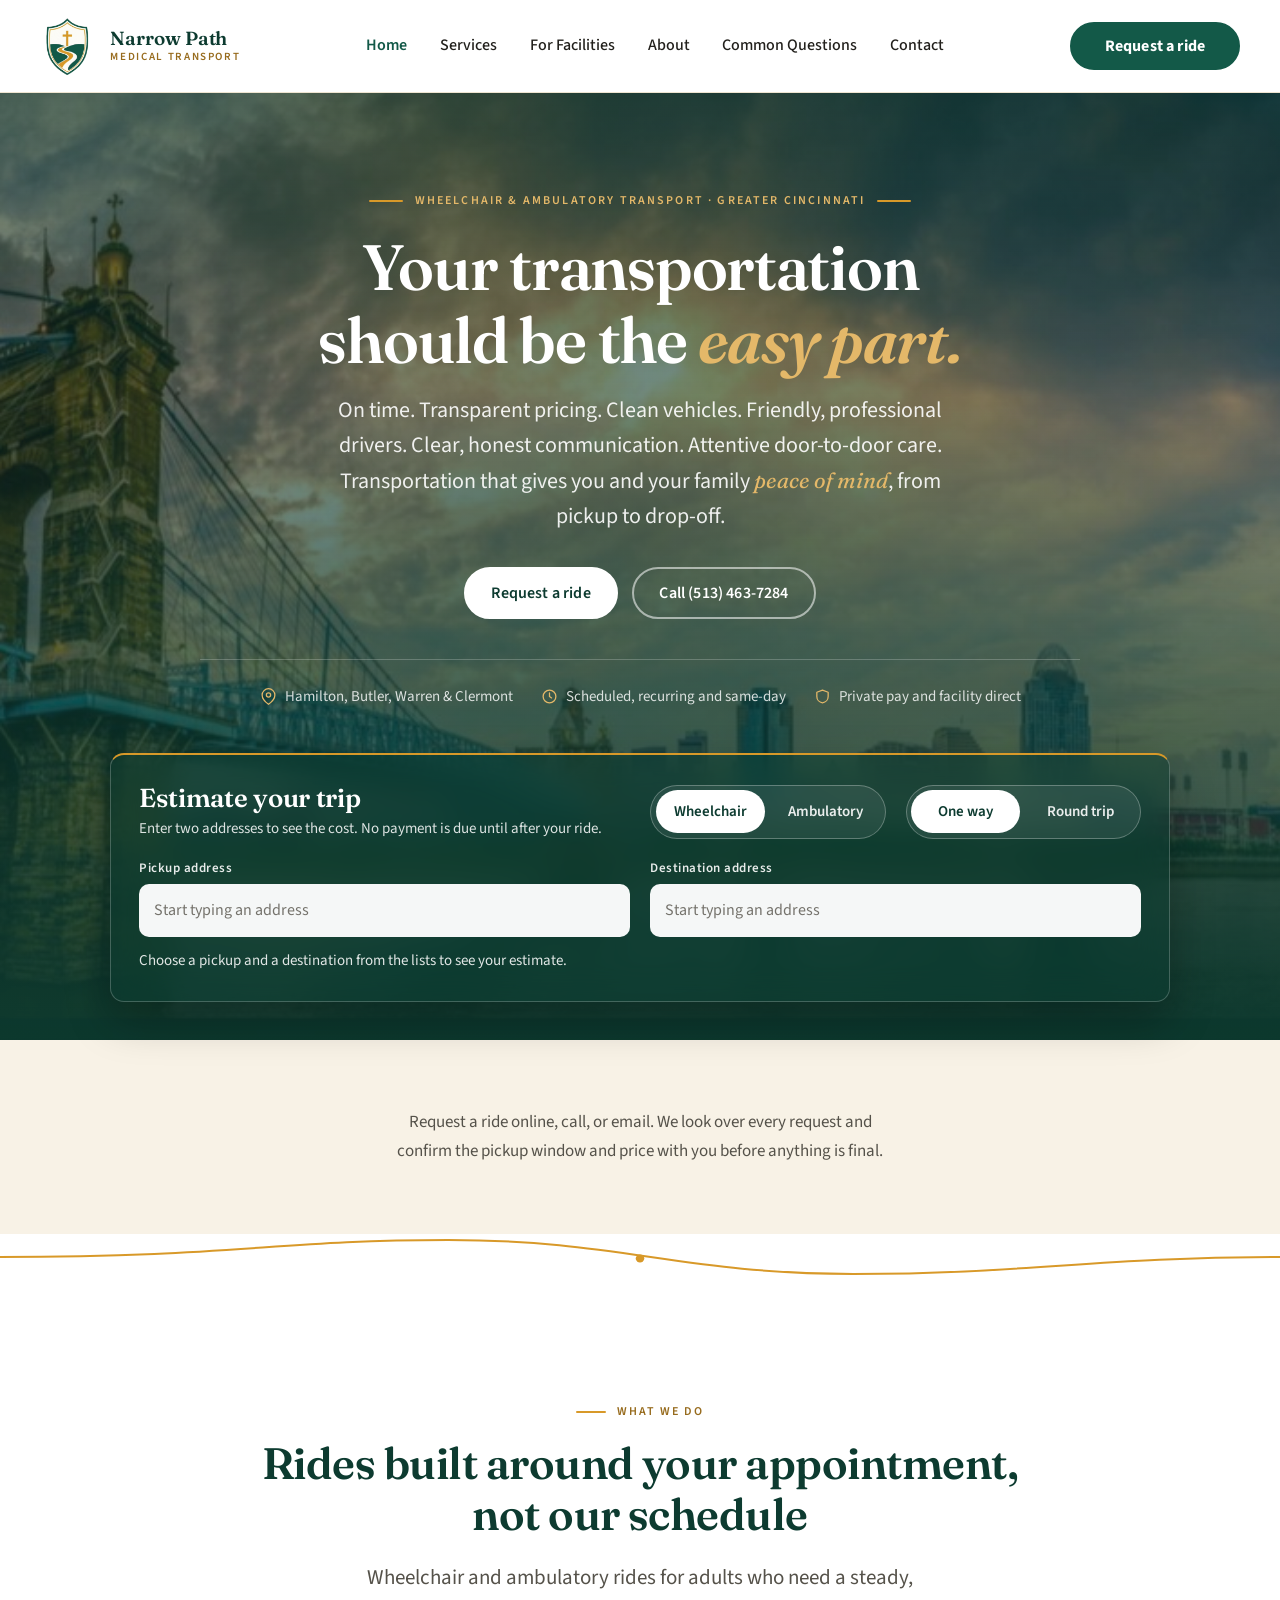
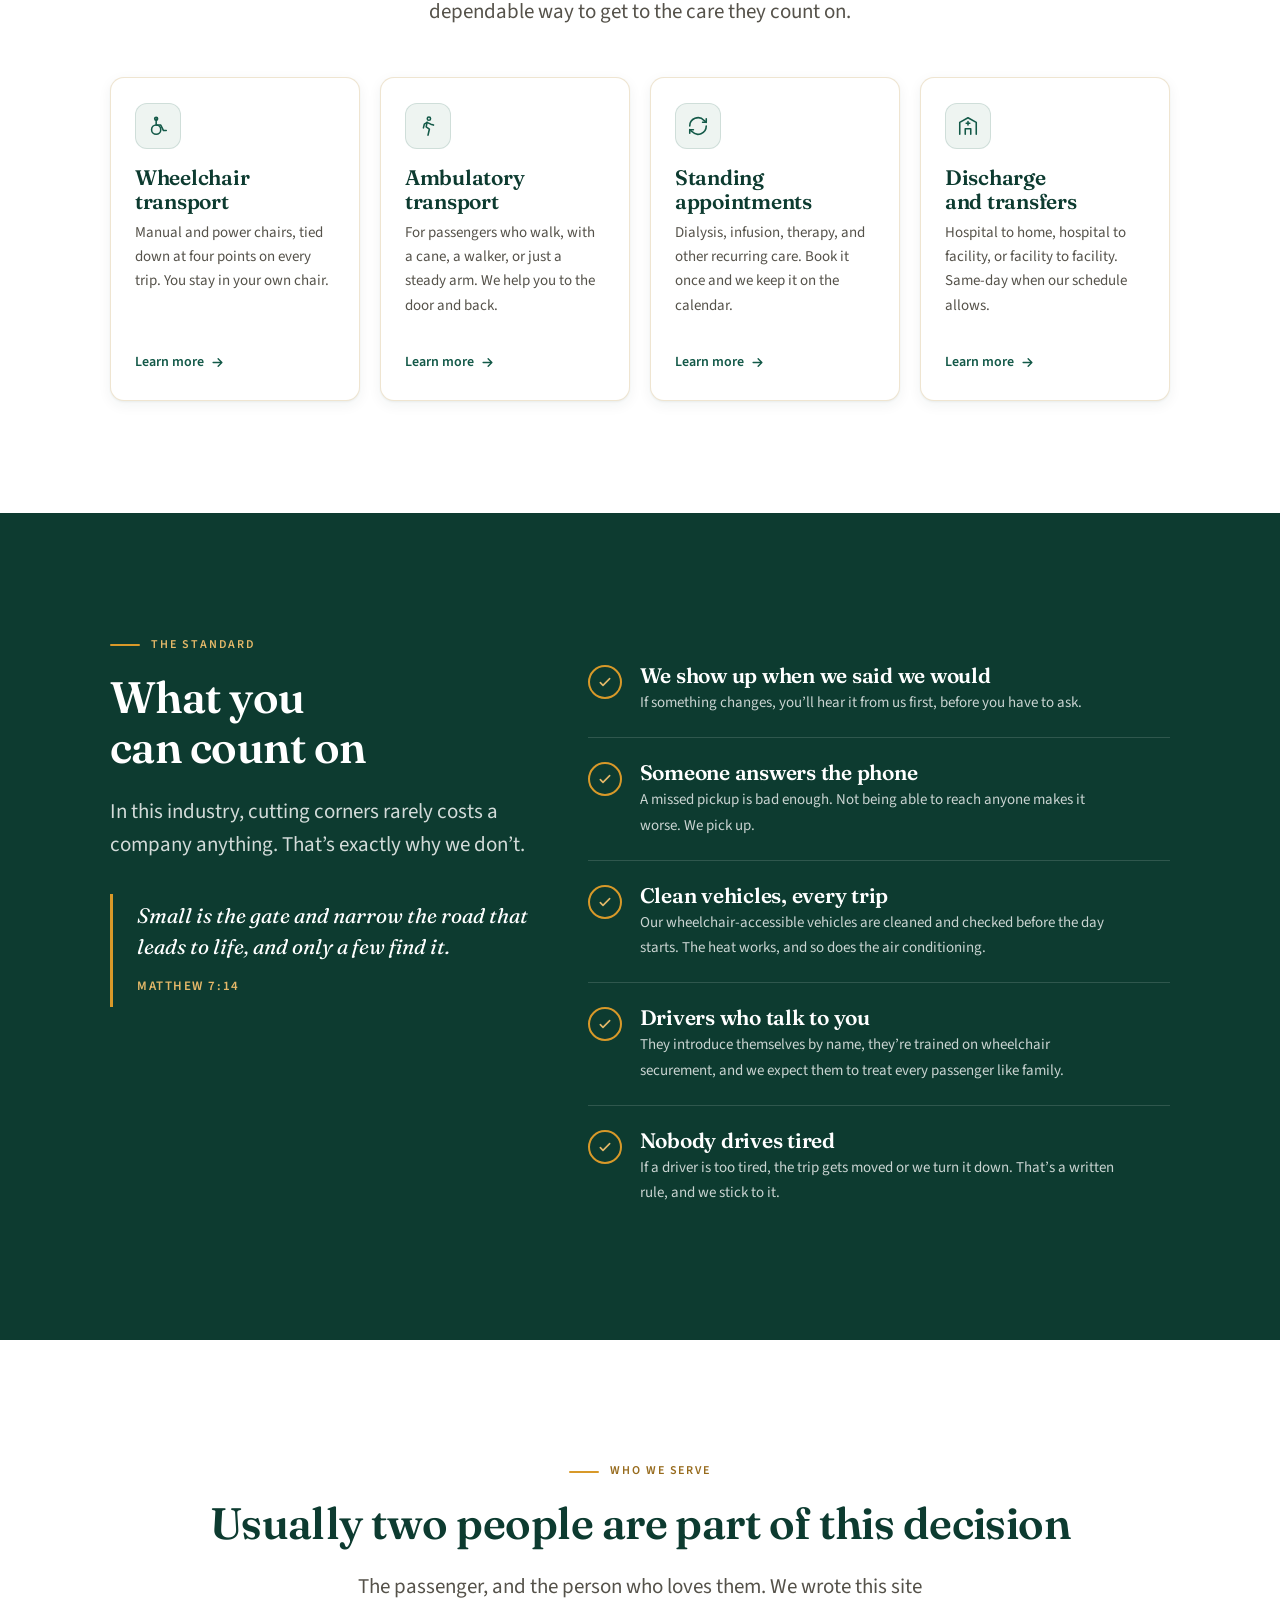
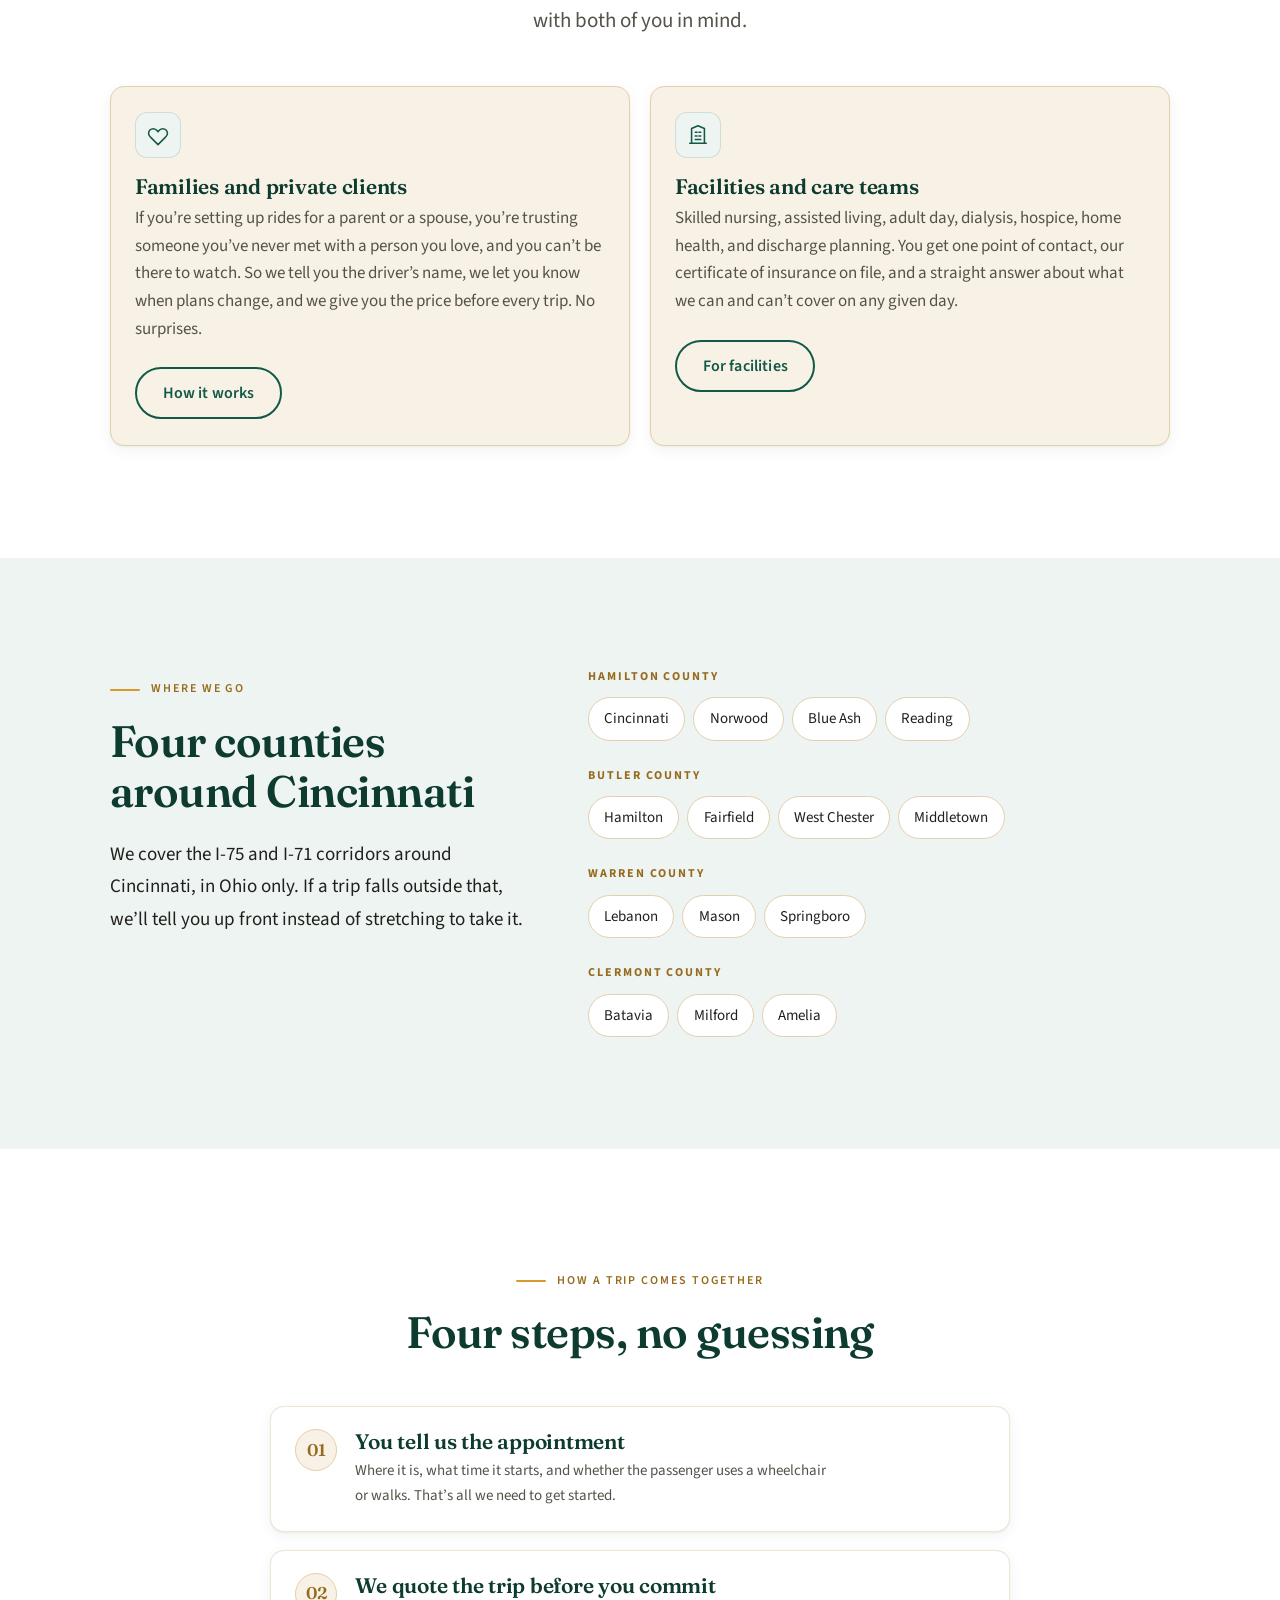
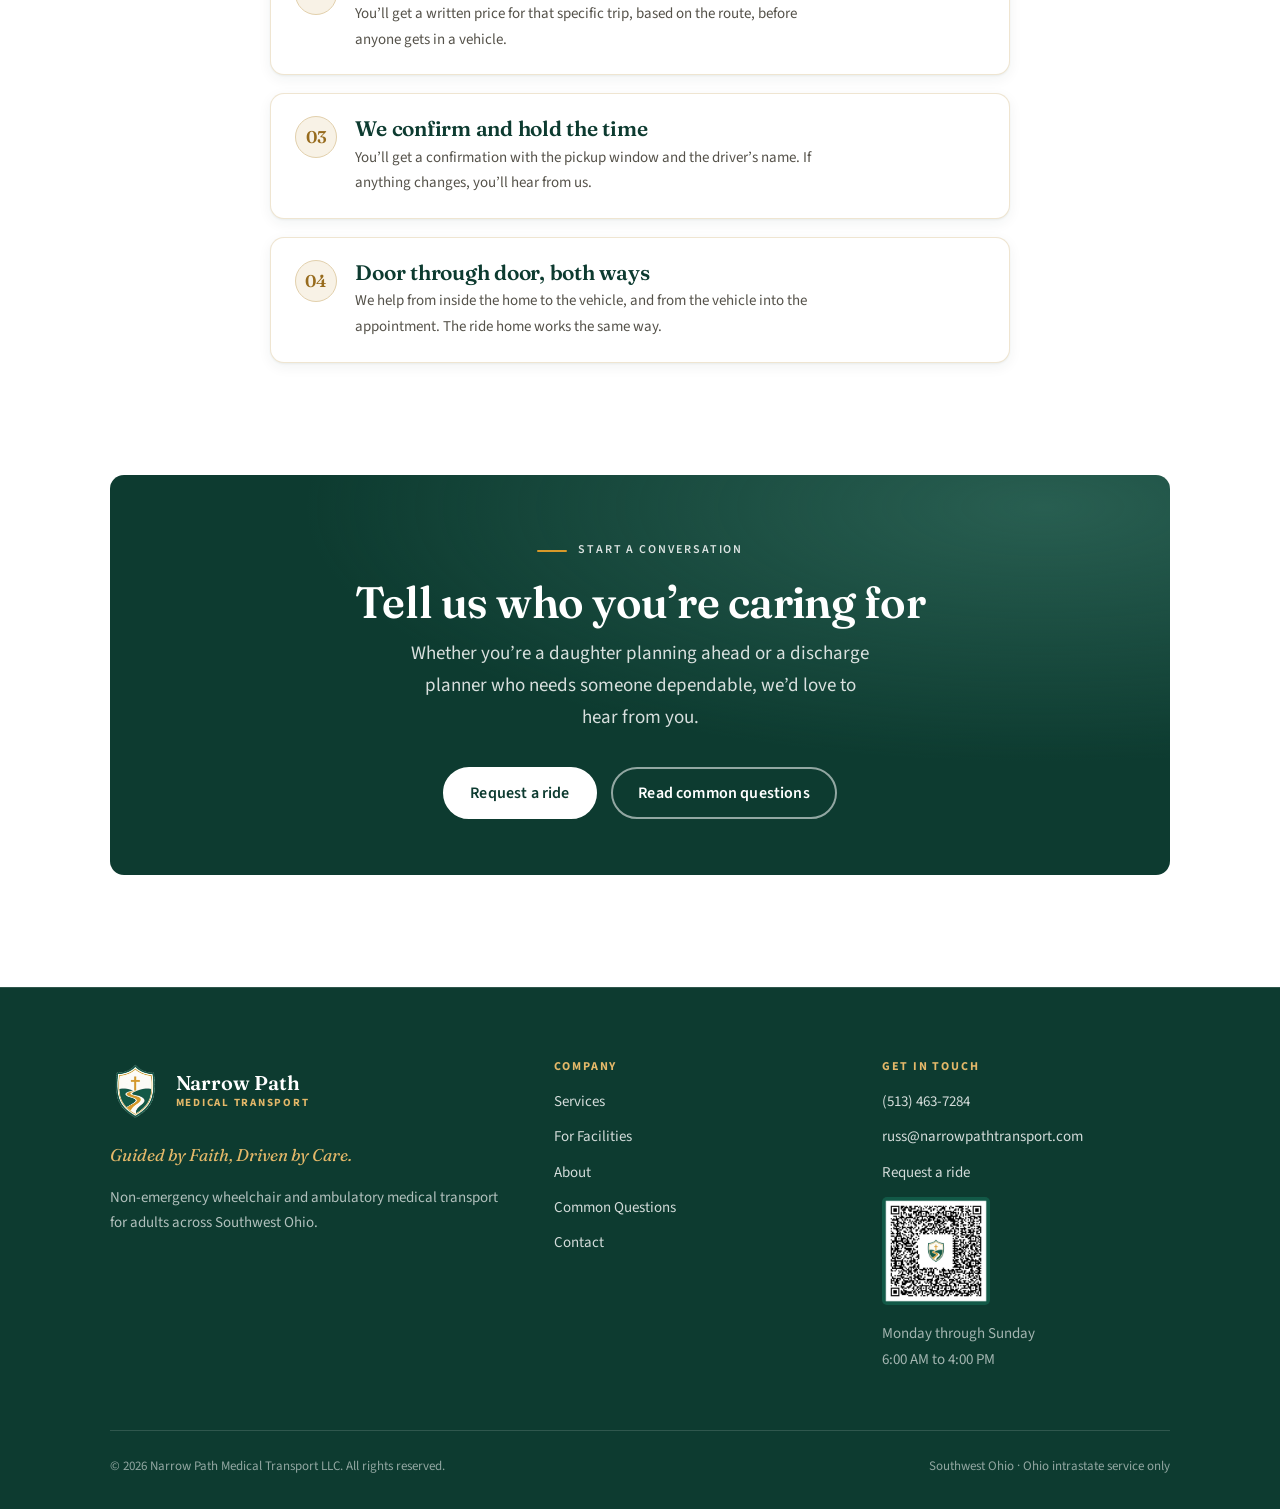
==== commit bdfe28b5: "Remove the $1,000 story, fix tablet layout bugs, update docs - Remove the story of the woman who pai" ====
--- a/index.html
+++ b/index.html
@@ -269,22 +269,6 @@
   </div>
 </section>
 
-<!-- ============================================================== story -->
-<section class="band band--pine-grad">
-  <div class="wrap">
-    <div class="quote">
-      <svg class="quote__mark" viewBox="0 0 24 24" stroke-linecap="round" stroke-linejoin="round" aria-hidden="true"><path d="M9 7C6 7 4 9 4 12s2 5 4 5c1.5 0 2.5-1 2.5-2.5S9.5 12 8 12c-.6 0-1 .1-1.4.4C7 10.5 8 9 9.5 8.4L9 7Z"/><path d="M19 7c-3 0-5 2-5 5s2 5 4 5c1.5 0 2.5-1 2.5-2.5S19.5 12 18 12c-.6 0-1 .1-1.4.4C17 10.5 18 9 19.5 8.4L19 7Z"/></svg>
-      <p>
-        She paid a thousand dollars out of pocket for a ride her insurance would have covered. She didn&rsquo;t need a different vehicle. She&rsquo;d just been let down so many times that paying felt like the only way to feel safe.
-      </p>
-      <cite>Why we started Narrow Path</cite>
-      <div class="btn-row" style="justify-content:center;">
-        <a class="btn btn--outline-light" href="about.html">Read our story</a>
-      </div>
-    </div>
-  </div>
-</section>
-
 <!-- =========================================================== who we serve -->
 <section class="band band--paper">
   <div class="wrap">
@@ -410,7 +394,7 @@
   <div class="wrap">
     <div class="cta-panel">
       <p class="eyebrow" style="justify-content:center;">Start a conversation</p>
-      <h2>Tell us who you are caring for</h2>
+      <h2>Tell us who you&rsquo;re caring for</h2>
       <p>
         Whether you&rsquo;re a daughter planning ahead or a discharge planner who needs someone dependable, we&rsquo;d love to hear from you.
       </p>
--- a/css/site.css
+++ b/css/site.css
@@ -373,7 +373,7 @@
   cursor: pointer;
 }
 
-@media (max-width: 1020px) {
+@media (max-width: 1120px) {
   .nav {
     position: fixed;
     inset: 100% 0 auto 0;
@@ -563,6 +563,8 @@
   box-shadow: 0 18px 44px rgba(0, 0, 0, 0.28);
 }
 .estimator[hidden] { display: none; }
+/* The sitewide paragraph width limit would stop the price row short of the card edge. */
+.estimator p { max-width: none; }
 @supports ((-webkit-backdrop-filter: blur(1px)) or (backdrop-filter: blur(1px))) {
   .estimator {
     background: rgba(13, 59, 48, 0.5);
